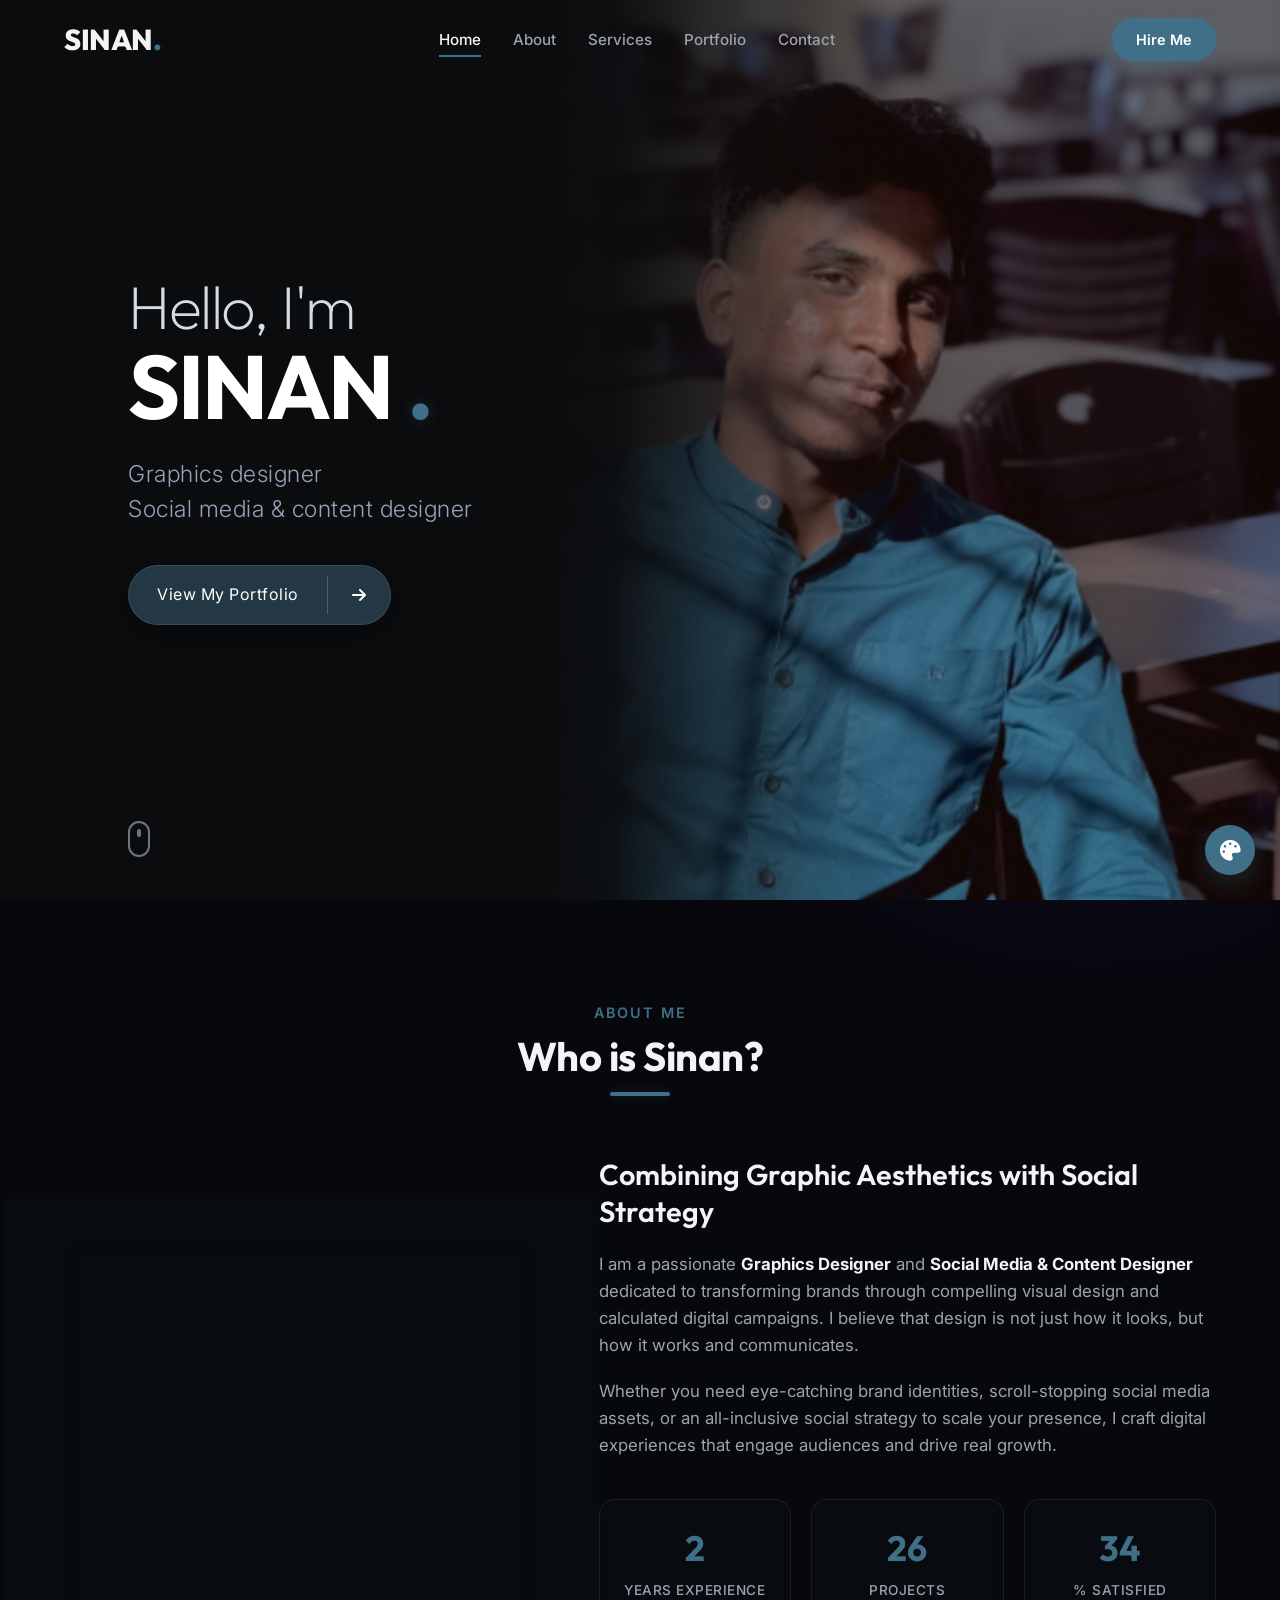
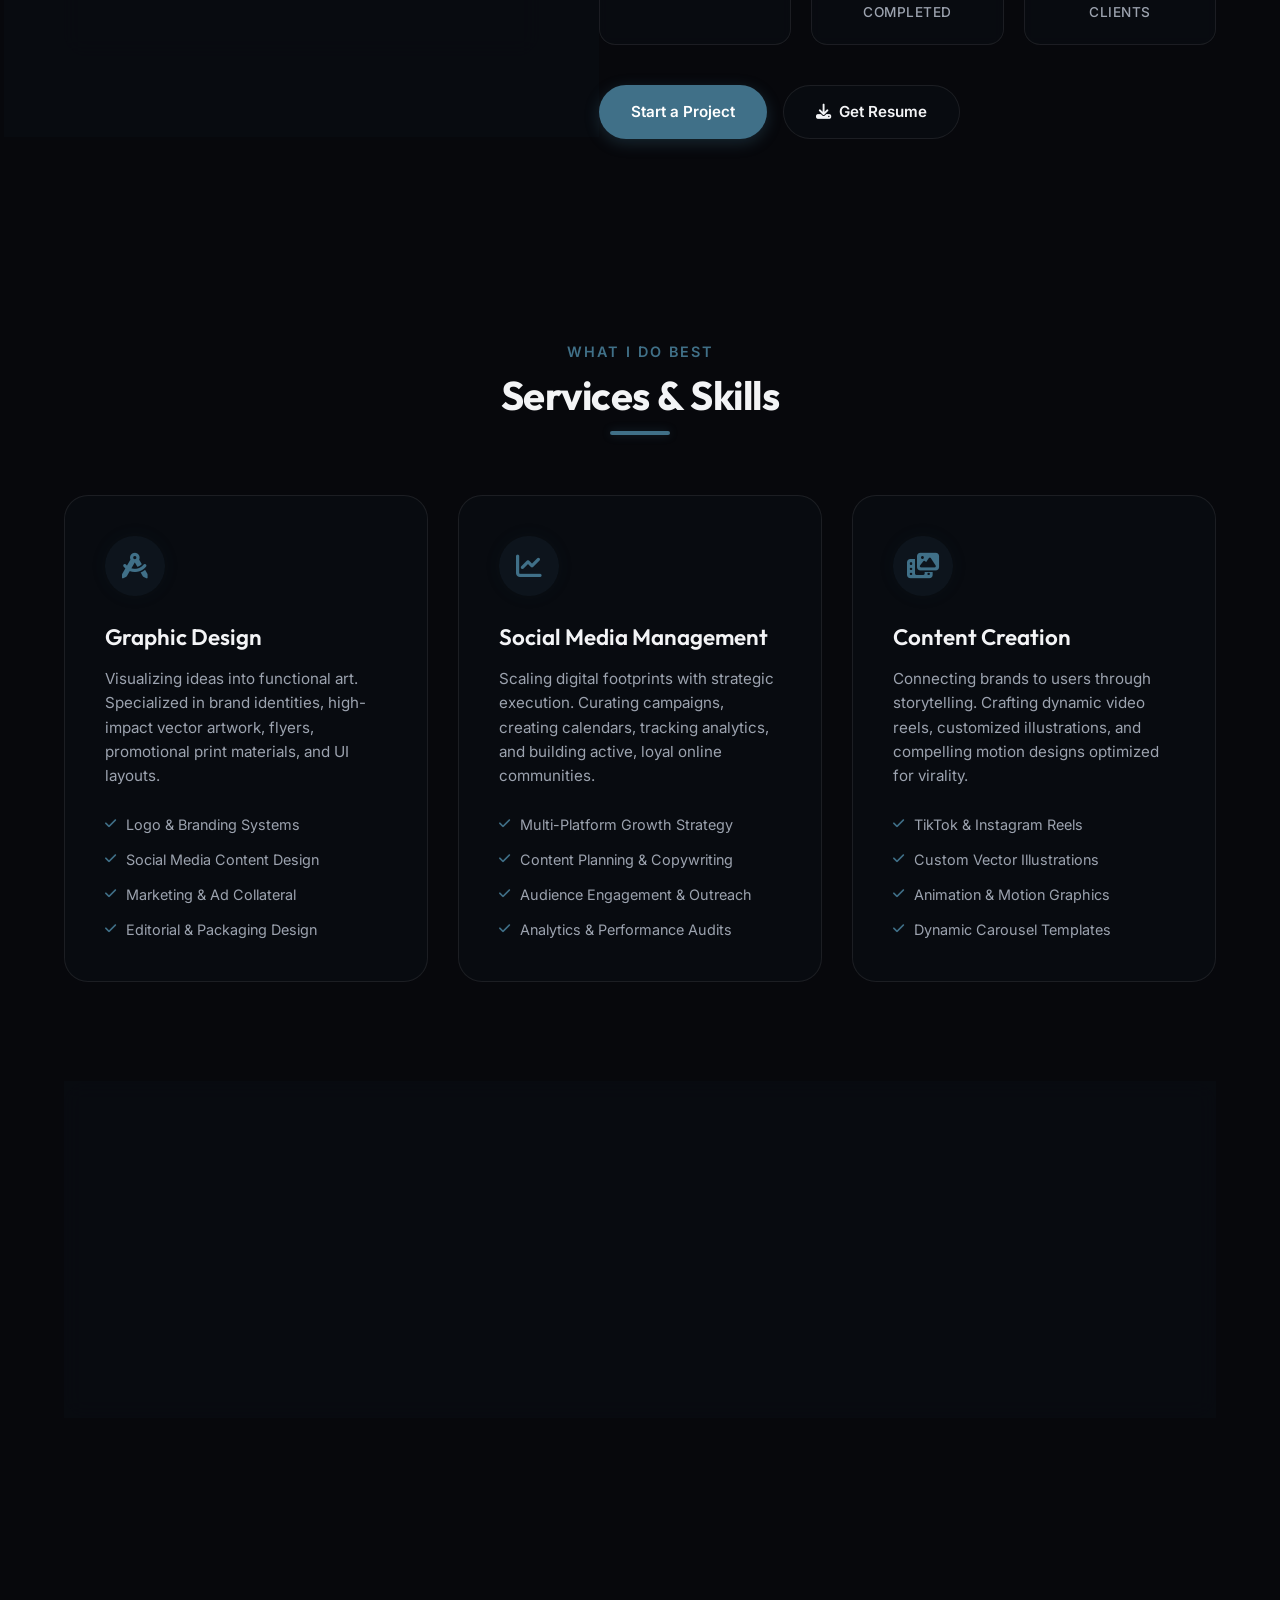
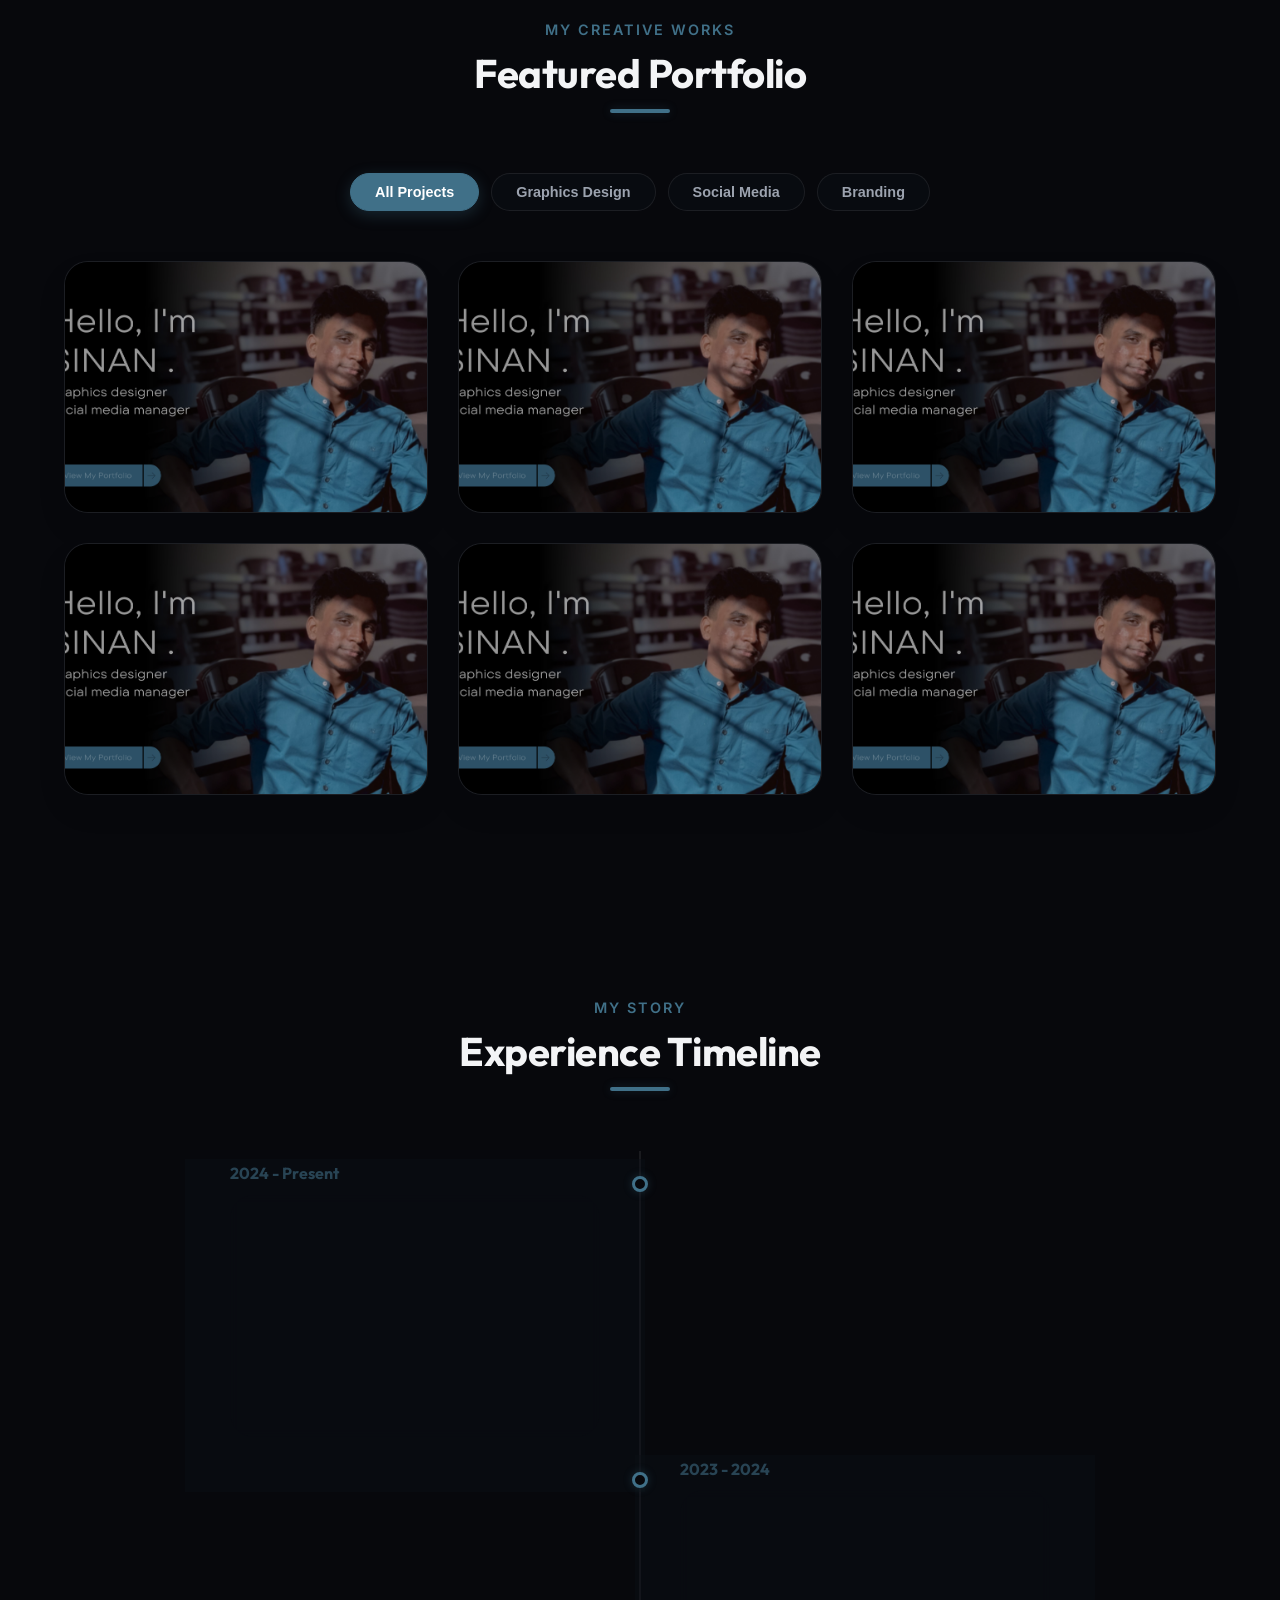
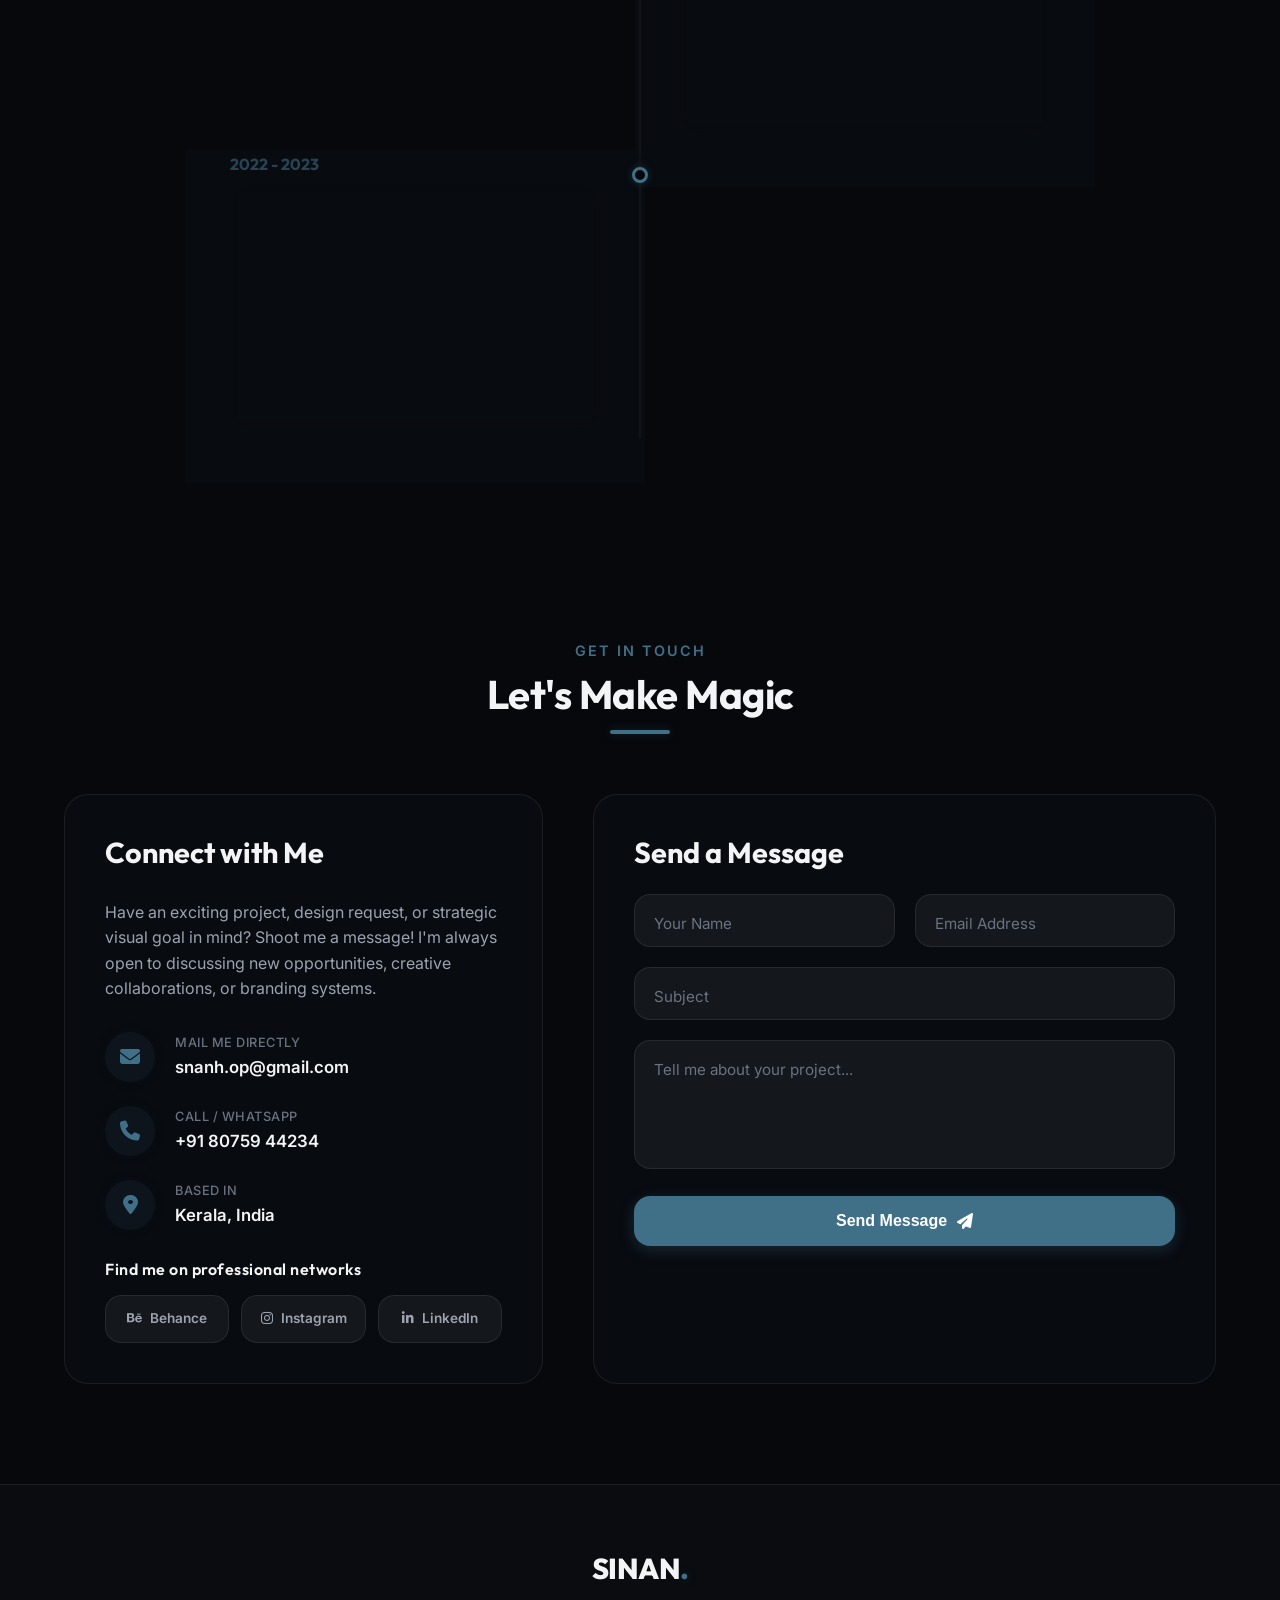
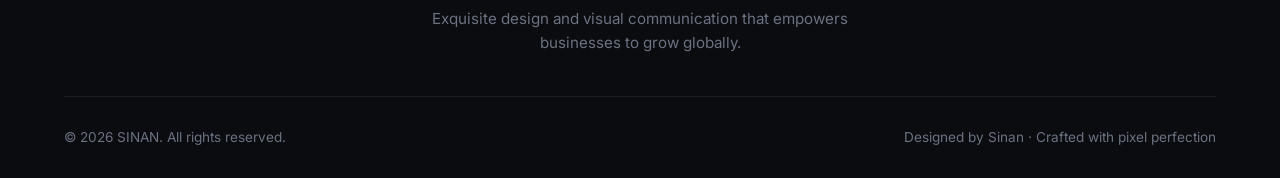
==== index.html @ 5c01cb84 "Add files via upload" ====
<!DOCTYPE html>
<html lang="en">
<head>
    <meta charset="UTF-8">
    <meta name="viewport" content="width=device-width, initial-scale=1.0">
    <title>Sinan | Graphics Designer & Social Media & Content Designer</title>
    <meta name="description" content="Professional portfolio of Sinan (sinante), expert Graphics Designer & Social Media & Content Designer showcasing premium visual designs, brand systems, and campaign strategies.">
    <meta name="keywords" content="Sinan, sinante, sinante portfolio, Sinan portfolio, graphics designer, content designer, social media manager, branding Kerala">
    <meta name="author" content="Sinan">
    <!-- Google Fonts: Outfit for Headings, Inter for Body -->
    <link rel="preconnect" href="https://fonts.googleapis.com">
    <link rel="preconnect" href="https://fonts.gstatic.com" crossorigin>
    <link href="https://fonts.googleapis.com/css2?family=Inter:wght@300;400;500;600;700&family=Outfit:wght@200;300;400;600;700;800&display=swap" rel="stylesheet">
    <!-- FontAwesome for Icons -->
    <link rel="stylesheet" href="https://cdnjs.cloudflare.com/ajax/libs/font-awesome/6.4.0/css/all.min.css">
    <!-- Custom Style Sheet -->
    <link rel="stylesheet" href="style.css">
</head>
<body class="dark-theme">
    
    <!-- Theme & Color Customizer -->
    <div class="customizer-toggle" id="customizerToggle" title="Customize Design">
        <i class="fa-solid fa-palette"></i>
    </div>
    
    <div class="customizer-panel" id="customizerPanel">
        <div class="customizer-header">
            <h3>Customize Theme</h3>
            <button class="close-customizer" id="closeCustomizer">&times;</button>
        </div>
        <div class="customizer-body">
            <div class="customizer-section">
                <h4>Accent Color</h4>
                <div class="color-presets">
                    <span class="color-preset active" data-color="#407088" style="background-color: #407088;" title="Slate Blue (Original)"></span>
                    <span class="color-preset" data-color="#8a2be2" style="background-color: #8a2be2;" title="Neon Purple"></span>
                    <span class="color-preset" data-color="#00adb5" style="background-color: #00adb5;" title="Teal Glow"></span>
                    <span class="color-preset" data-color="#10b981" style="background-color: #10b981;" title="Emerald"></span>
                    <span class="color-preset" data-color="#f59e0b" style="background-color: #f59e0b;" title="Amber Gold"></span>
                    <span class="color-preset" data-color="#ef4444" style="background-color: #ef4444;" title="Sunset Red"></span>
                </div>
            </div>
            <div class="customizer-section">
                <h4>Theme Mode</h4>
                <div class="theme-toggle-wrapper">
                    <button class="theme-btn active" id="darkThemeBtn"><i class="fa-solid fa-moon"></i> Dark</button>
                    <button class="theme-btn" id="lightThemeBtn"><i class="fa-solid fa-sun"></i> Light</button>
                </div>
            </div>
        </div>
    </div>

    <!-- Navigation Header -->
    <header class="main-header">
        <div class="header-container">
            <a href="#" class="logo">SINAN<span>.</span></a>
            
            <nav class="nav-menu" id="navMenu">
                <ul>
                    <li><a href="#home" class="nav-link active">Home</a></li>
                    <li><a href="#about" class="nav-link">About</a></li>
                    <li><a href="#services" class="nav-link">Services</a></li>
                    <li><a href="#portfolio" class="nav-link">Portfolio</a></li>
                    <li><a href="#contact" class="nav-link">Contact</a></li>
                </ul>
            </nav>

            <div class="nav-actions">
                <a href="#contact" class="nav-btn">Hire Me</a>
                <button class="mobile-menu-toggle" id="menuToggle" aria-label="Toggle Menu">
                    <span></span>
                    <span></span>
                    <span></span>
                </button>
            </div>
        </div>
    </header>

    <main>
        <!-- Hero Section (Recreating Home.jpg Design) -->
        <section id="home" class="hero-section">
            <div class="hero-container">
                <!-- Left Side: Interactive typography and content -->
                <div class="hero-content">
                    <div class="hero-text-wrapper">
                        <h1 class="hero-title animate-fade-in">
                            <span class="title-light">Hello, I'm</span>
                            <span class="title-bold">SINAN <span class="accent-dot">.</span></span>
                        </h1>
                        <h2 class="hero-subtitle animate-slide-up">
                            <span>Graphics designer</span>
                            <span>Social media & content designer</span>
                        </h2>
                        
                        <div class="hero-cta-wrapper animate-fade-up">
                            <a href="#portfolio" class="portfolio-btn">
                                <span class="btn-text">View My Portfolio</span>
                                <span class="btn-divider"></span>
                                <span class="btn-icon"><i class="fa-solid fa-arrow-right"></i></span>
                            </a>
                        </div>
                    </div>
                </div>

                <!-- Right Side: Custom positioned background photo of Sinan -->
                <div class="hero-image-container">
                    <div class="hero-img-bg"></div>
                    <div class="hero-overlay"></div>
                </div>
            </div>
            
            <!-- Subtle floating scroll indicator -->
            <div class="scroll-indicator">
                <span class="mouse">
                    <span class="wheel"></span>
                </span>
                <span class="arrow-down"></span>
            </div>
        </section>

        <!-- About Me Section -->
        <section id="about" class="about-section section-padding">
            <div class="section-container">
                <div class="section-header align-center">
                    <span class="subtitle">About Me</span>
                    <h2>Who is Sinan?</h2>
                    <div class="section-underline"></div>
                </div>

                <div class="about-grid">
                    <!-- Left: Interactive Profile Card -->
                    <div class="about-card-wrapper animate-on-scroll" data-animation="slide-right">
                        <div class="about-profile-card">
                            <div class="profile-img-holder">
                                <img src="./first pic on about page.jpg.jpeg" alt="Sinan Profile" class="about-avatar">
                            </div>
                            <div class="profile-card-content">
                                <h3>Sinan</h3>
                                <p class="card-role">Visual Architect & Storyteller</p>
                                <div class="profile-socials">
                                    <a href="#" class="social-icon" title="Behance" target="_blank"><i class="fa-brands fa-behance"></i></a>
                                    <a href="https://www.instagram.com/_.sinanhh/?utm_source=ig_web_button_share_sheet" class="social-icon" title="Instagram" target="_blank"><i class="fa-brands fa-instagram"></i></a>
                                    <a href="#" class="social-icon" title="Dribbble" target="_blank"><i class="fa-brands fa-dribbble"></i></a>
                                    <a href="https://www.linkedin.com/in/sinanc/" class="social-icon" title="LinkedIn" target="_blank"><i class="fa-brands fa-linkedin-in"></i></a>
                                </div>
                            </div>
                        </div>
                    </div>

                    <!-- Right: Bio and Dynamic Stats -->
                    <div class="about-details-wrapper animate-on-scroll" data-animation="slide-left">
                        <div class="about-bio">
                            <h3>Combining Graphic Aesthetics with Social Strategy</h3>
                            <p>I am a passionate <strong>Graphics Designer</strong> and <strong>Social Media & Content Designer</strong> dedicated to transforming brands through compelling visual design and calculated digital campaigns. I believe that design is not just how it looks, but how it works and communicates.</p>
                            <p>Whether you need eye-catching brand identities, scroll-stopping social media assets, or an all-inclusive social strategy to scale your presence, I craft digital experiences that engage audiences and drive real growth.</p>
                        </div>

                        <div class="about-stats">
                            <div class="stat-box">
                                <div class="stat-number" data-target="3">0</div>
                                <div class="stat-label">Years Experience</div>
                            </div>
                            <div class="stat-box">
                                <div class="stat-number" data-target="75">0</div>
                                <div class="stat-label">Projects Completed</div>
                            </div>
                            <div class="stat-box">
                                <div class="stat-number" data-target="100">0</div>
                                <div class="stat-label">% Satisfied Clients</div>
                            </div>
                        </div>

                        <div class="about-actions">
                            <a href="#contact" class="custom-btn primary-btn">Start a Project</a>
                            <a href="./resume.pdf" class="custom-btn secondary-btn" id="downloadCV" target="_blank"><i class="fa-solid fa-download"></i> Get Resume</a>
                        </div>
                    </div>
                </div>
            </div>
        </section>

        <!-- Services & Skills Section -->
        <section id="services" class="services-section section-padding">
            <div class="section-container">
                <div class="section-header align-center">
                    <span class="subtitle">What I Do Best</span>
                    <h2>Services & Skills</h2>
                    <div class="section-underline"></div>
                </div>

                <!-- Services Cards -->
                <div class="services-grid">
                    <!-- Service 1: Graphic Design -->
                    <div class="service-card animate-on-scroll" data-animation="fade-up">
                        <div class="service-icon">
                            <i class="fa-solid fa-compass-drafting"></i>
                        </div>
                        <h3>Graphic Design</h3>
                        <p>Visualizing ideas into functional art. Specialized in brand identities, high-impact vector artwork, flyers, promotional print materials, and UI layouts.</p>
                        <ul class="service-list">
                            <li><i class="fa-solid fa-check"></i> Logo & Branding Systems</li>
                            <li><i class="fa-solid fa-check"></i> Social Media Content Design</li>
                            <li><i class="fa-solid fa-check"></i> Marketing & Ad Collateral</li>
                            <li><i class="fa-solid fa-check"></i> Editorial & Packaging Design</li>
                        </ul>
                    </div>

                    <!-- Service 2: Social Media Strategy -->
                    <div class="service-card animate-on-scroll" data-animation="fade-up" style="animation-delay: 0.1s;">
                        <div class="service-icon">
                            <i class="fa-solid fa-chart-line"></i>
                        </div>
                        <h3>Social Media Management</h3>
                        <p>Scaling digital footprints with strategic execution. Curating campaigns, creating calendars, tracking analytics, and building active, loyal online communities.</p>
                        <ul class="service-list">
                            <li><i class="fa-solid fa-check"></i> Multi-Platform Growth Strategy</li>
                            <li><i class="fa-solid fa-check"></i> Content Planning & Copywriting</li>
                            <li><i class="fa-solid fa-check"></i> Audience Engagement & Outreach</li>
                            <li><i class="fa-solid fa-check"></i> Analytics & Performance Audits</li>
                        </ul>
                    </div>

                    <!-- Service 3: Content Creation -->
                    <div class="service-card animate-on-scroll" data-animation="fade-up" style="animation-delay: 0.2s;">
                        <div class="service-icon">
                            <i class="fa-solid fa-photo-film"></i>
                        </div>
                        <h3>Content Creation</h3>
                        <p>Connecting brands to users through storytelling. Crafting dynamic video reels, customized illustrations, and compelling motion designs optimized for virality.</p>
                        <ul class="service-list">
                            <li><i class="fa-solid fa-check"></i> TikTok & Instagram Reels</li>
                            <li><i class="fa-solid fa-check"></i> Custom Vector Illustrations</li>
                            <li><i class="fa-solid fa-check"></i> Animation & Motion Graphics</li>
                            <li><i class="fa-solid fa-check"></i> Dynamic Carousel Templates</li>
                        </ul>
                    </div>
                </div>

                <!-- Interactive Skills Breakdown -->
                <div class="skills-wrapper section-padding-top">
                    <div class="skills-inner-grid">
                        <div class="skills-description">
                            <h3>My Creative Toolbox</h3>
                            <p>We believe beautiful designs are fueled by technical precision. Here is the software and skill sets I rely on to turn concepts into high-performing digital realities daily.</p>
                        </div>
                        
                        <div class="skills-bars-container">
                            <!-- Skill 1 -->
                            <div class="skill-item">
                                <div class="skill-info">
                                    <span class="skill-name">Adobe Photoshop</span>
                                    <span class="skill-percentage">95%</span>
                                </div>
                                <div class="skill-progress-bg">
                                    <div class="skill-progress-bar" data-progress="95%"></div>
                                </div>
                            </div>
                            
                            <!-- Skill 2 -->
                            <div class="skill-item">
                                <div class="skill-info">
                                    <span class="skill-name">Adobe Illustrator</span>
                                    <span class="skill-percentage">90%</span>
                                </div>
                                <div class="skill-progress-bg">
                                    <div class="skill-progress-bar" data-progress="90%"></div>
                                </div>
                            </div>

                            <!-- Skill 3 -->
                            <div class="skill-item">
                                <div class="skill-info">
                                    <span class="skill-name">Figma / UI Design</span>
                                    <span class="skill-percentage">85%</span>
                                </div>
                                <div class="skill-progress-bg">
                                    <div class="skill-progress-bar" data-progress="85%"></div>
                                </div>
                            </div>

                            <!-- Skill 4 -->
                            <div class="skill-item">
                                <div class="skill-info">
                                    <span class="skill-name">Social Media Strategy & SEO</span>
                                    <span class="skill-percentage">90%</span>
                                </div>
                                <div class="skill-progress-bg">
                                    <div class="skill-progress-bar" data-progress="90%"></div>
                                </div>
                            </div>
                        </div>
                    </div>
                </div>
            </div>
        </section>

        <!-- Portfolio Gallery Section -->
        <section id="portfolio" class="portfolio-section section-padding">
            <div class="section-container">
                <div class="section-header align-center">
                    <span class="subtitle">My Creative Works</span>
                    <h2>Featured Portfolio</h2>
                    <div class="section-underline"></div>
                </div>

                <!-- Category Filters -->
                <div class="portfolio-filters">
                    <button class="filter-btn active" data-filter="all">All Projects</button>
                    <button class="filter-btn" data-filter="graphic">Graphics Design</button>
                    <button class="filter-btn" data-filter="social">Social Media</button>
                    <button class="filter-btn" data-filter="branding">Branding</button>
                </div>

                <!-- Portfolio Grid -->
                <div class="portfolio-grid" id="portfolioGrid">
                    <!-- Project 1 -->
                    <div class="portfolio-item animate-on-scroll" data-category="branding" data-animation="fade-up">
                        <div class="portfolio-card">
                            <div class="portfolio-img-wrapper">
                                <img src="./Home.jpg" alt="Aesthetic Brand Identity" class="portfolio-img">
                                <div class="portfolio-card-overlay">
                                    <div class="portfolio-overlay-content">
                                        <span class="project-tag">Branding</span>
                                        <h3>Aesthetic Brand Identity</h3>
                                        <button class="view-project-btn" data-project-id="1">Explore Details <i class="fa-solid fa-arrow-up-right-from-square"></i></button>
                                    </div>
                                </div>
                            </div>
                        </div>
                    </div>

                    <!-- Project 2 -->
                    <div class="portfolio-item animate-on-scroll" data-category="graphic" data-animation="fade-up" style="animation-delay: 0.1s;">
                        <div class="portfolio-card">
                            <div class="portfolio-img-wrapper">
                                <img src="./Home.jpg" alt="Premium Poster Layout" class="portfolio-img">
                                <div class="portfolio-card-overlay">
                                    <div class="portfolio-overlay-content">
                                        <span class="project-tag">Graphics Design</span>
                                        <h3>Modern Digital Posters</h3>
                                        <button class="view-project-btn" data-project-id="2">Explore Details <i class="fa-solid fa-arrow-up-right-from-square"></i></button>
                                    </div>
                                </div>
                            </div>
                        </div>
                    </div>

                    <!-- Project 3 -->
                    <div class="portfolio-item animate-on-scroll" data-category="social" data-animation="fade-up" style="animation-delay: 0.2s;">
                        <div class="portfolio-card">
                            <div class="portfolio-img-wrapper">
                                <img src="./Home.jpg" alt="Instagram Grid Strategy" class="portfolio-img">
                                <div class="portfolio-card-overlay">
                                    <div class="portfolio-overlay-content">
                                        <span class="project-tag">Social Media</span>
                                        <h3>Instagram Grid Architecture</h3>
                                        <button class="view-project-btn" data-project-id="3">Explore Details <i class="fa-solid fa-arrow-up-right-from-square"></i></button>
                                    </div>
                                </div>
                            </div>
                        </div>
                    </div>

                    <!-- Project 4 -->
                    <div class="portfolio-item animate-on-scroll" data-category="graphic" data-animation="fade-up">
                        <div class="portfolio-card">
                            <div class="portfolio-img-wrapper">
                                <img src="./Home.jpg" alt="Minimalist Package Design" class="portfolio-img">
                                <div class="portfolio-card-overlay">
                                    <div class="portfolio-overlay-content">
                                        <span class="project-tag">Graphics Design</span>
                                        <h3>Vector Illustrative Layouts</h3>
                                        <button class="view-project-btn" data-project-id="4">Explore Details <i class="fa-solid fa-arrow-up-right-from-square"></i></button>
                                    </div>
                                </div>
                            </div>
                        </div>
                    </div>

                    <!-- Project 5 -->
                    <div class="portfolio-item animate-on-scroll" data-category="social" data-animation="fade-up" style="animation-delay: 0.1s;">
                        <div class="portfolio-card">
                            <div class="portfolio-img-wrapper">
                                <img src="./Home.jpg" alt="Dynamic Campaign" class="portfolio-img">
                                <div class="portfolio-card-overlay">
                                    <div class="portfolio-overlay-content">
                                        <span class="project-tag">Social Media</span>
                                        <h3>Viral Reel Campaign Strategy</h3>
                                        <button class="view-project-btn" data-project-id="5">Explore Details <i class="fa-solid fa-arrow-up-right-from-square"></i></button>
                                    </div>
                                </div>
                            </div>
                        </div>
                    </div>

                    <!-- Project 6 -->
                    <div class="portfolio-item animate-on-scroll" data-category="branding" data-animation="fade-up" style="animation-delay: 0.2s;">
                        <div class="portfolio-card">
                            <div class="portfolio-img-wrapper">
                                <img src="./Home.jpg" alt="Typography Layout" class="portfolio-img">
                                <div class="portfolio-card-overlay">
                                    <div class="portfolio-overlay-content">
                                        <span class="project-tag">Branding</span>
                                        <h3>Typography Brand Systems</h3>
                                        <button class="view-project-btn" data-project-id="6">Explore Details <i class="fa-solid fa-arrow-up-right-from-square"></i></button>
                                    </div>
                                </div>
                            </div>
                        </div>
                    </div>
                </div>
            </div>
        </section>

        <!-- Experience Timeline Section -->
        <section class="timeline-section section-padding">
            <div class="section-container">
                <div class="section-header align-center">
                    <span class="subtitle">My Story</span>
                    <h2>Experience Timeline</h2>
                    <div class="section-underline"></div>
                </div>

                <div class="timeline">
                    <!-- Timeline Item 1 -->
                    <div class="timeline-item left animate-on-scroll" data-animation="slide-right">
                        <div class="timeline-dot"></div>
                        <div class="timeline-date">2024 - Present</div>
                        <div class="timeline-content">
                            <h3>Lead Social Media Strategist</h3>
                            <h4>Creative Agencies & Freelance</h4>
                            <p>Managing complete digital architectures, crafting content calendars, driving visual storytelling, and generating engagement metrics yielding over 150% brand channel growth.</p>
                        </div>
                    </div>

                    <!-- Timeline Item 2 -->
                    <div class="timeline-item right animate-on-scroll" data-animation="slide-left">
                        <div class="timeline-dot"></div>
                        <div class="timeline-date">2023 - 2024</div>
                        <div class="timeline-content">
                            <h3>Senior Graphics Designer</h3>
                            <h4>Studio Media Hub</h4>
                            <p>Pioneered aesthetic visual identity guidelines, developed custom graphics assets for over 30 campaigns, and designed comprehensive social media templates and UI mockups.</p>
                        </div>
                    </div>

                    <!-- Timeline Item 3 -->
                    <div class="timeline-item left animate-on-scroll" data-animation="slide-right">
                        <div class="timeline-dot"></div>
                        <div class="timeline-date">2022 - 2023</div>
                        <div class="timeline-content">
                            <h3>Freelance Visual Content Creator</h3>
                            <h4>Global Remote Partnerships</h4>
                            <p>Spearheaded bespoke graphic assets, custom Instagram carousel designs, vector illustation suites, and short-form reels for global startups.</p>
                        </div>
                    </div>
                </div>
            </div>
        </section>

        <!-- Contact Section -->
        <section id="contact" class="contact-section section-padding">
            <div class="section-container">
                <div class="section-header align-center">
                    <span class="subtitle">Get In Touch</span>
                    <h2>Let's Make Magic</h2>
                    <div class="section-underline"></div>
                </div>

                <div class="contact-grid">
                    <!-- Contact Info Card -->
                    <div class="contact-info-panel animate-on-scroll" data-animation="slide-right">
                        <h3>Connect with Me</h3>
                        <p>Have an exciting project, design request, or strategic visual goal in mind? Shoot me a message! I'm always open to discussing new opportunities, creative collaborations, or branding systems.</p>
                        
                        <div class="info-details">
                            <div class="info-item">
                                <div class="info-icon"><i class="fa-solid fa-envelope"></i></div>
                                <div class="info-text">
                                    <span>Mail me directly</span>
                                    <a href="mailto:snanh.op@gmail.com">snanh.op@gmail.com</a>
                                </div>
                            </div>
                            <div class="info-item">
                                <div class="info-icon"><i class="fa-solid fa-phone"></i></div>
                                <div class="info-text">
                                    <span>Call / WhatsApp</span>
                                    <a href="https://wa.me/918075944234" target="_blank">+91 80759 44234</a>
                                </div>
                            </div>
                            <div class="info-item">
                                <div class="info-icon"><i class="fa-solid fa-location-dot"></i></div>
                                <div class="info-text">
                                    <span>Based in</span>
                                    <p>Kerala, India</p>
                                </div>
                            </div>
                        </div>

                        <div class="follow-me">
                            <h4>Find me on professional networks</h4>
                            <div class="social-links-grid">
                                <a href="#" class="social-link" target="_blank"><i class="fa-brands fa-behance"></i> Behance</a>
                                <a href="https://www.instagram.com/_.sinanhh/?utm_source=ig_web_button_share_sheet" class="social-link" target="_blank"><i class="fa-brands fa-instagram"></i> Instagram</a>
                                <a href="https://www.linkedin.com/in/sinanc/" class="social-link" target="_blank"><i class="fa-brands fa-linkedin-in"></i> LinkedIn</a>
                            </div>
                        </div>
                    </div>

                    <!-- Contact Form Card -->
                    <div class="contact-form-panel animate-on-scroll" data-animation="slide-left">
                        <h3>Send a Message</h3>
                        <form id="contactForm" class="contact-form">
                            <div class="form-row">
                                <div class="form-group floating-group">
                                    <input type="text" id="nameInput" required placeholder=" " autocomplete="name">
                                    <label for="nameInput">Your Name</label>
                                </div>
                                <div class="form-group floating-group">
                                    <input type="email" id="emailInput" required placeholder=" " autocomplete="email">
                                    <label for="emailInput">Email Address</label>
                                </div>
                            </div>
                            <div class="form-group floating-group">
                                    <input type="text" id="subjectInput" required placeholder=" ">
                                    <label for="subjectInput">Subject</label>
                            </div>
                            <div class="form-group floating-group">
                                <textarea id="messageInput" required rows="5" placeholder=" "></textarea>
                                <label for="messageInput">Tell me about your project...</label>
                            </div>
                            <button type="submit" class="submit-btn">
                                <span>Send Message</span>
                                <i class="fa-solid fa-paper-plane"></i>
                            </button>
                        </form>
                        <div id="formSuccess" class="form-success-alert">
                            <div class="success-icon"><i class="fa-solid fa-circle-check"></i></div>
                            <h3>Thank You!</h3>
                            <p>Your message has been sent successfully. Sinan will reach out to you within 24 hours.</p>
                        </div>
                    </div>
                </div>
            </div>
        </section>
    </main>

    <!-- Footer -->
    <footer class="main-footer">
        <div class="footer-container">
            <div class="footer-brand">
                <a href="#" class="logo">SINAN<span>.</span></a>
                <p>Exquisite design and visual communication that empowers businesses to grow globally.</p>
            </div>
            <div class="footer-divider"></div>
            <div class="footer-bottom">
                <p class="copyright">&copy; 2026 SINAN. All rights reserved.</p>
                <div class="footer-meta">
                    <p>Designed by Sinan &middot; Crafted with pixel perfection</p>
                </div>
            </div>
        </div>
    </footer>

    <!-- Interactive Project Modal Overlay -->
    <div class="project-modal" id="projectModal">
        <div class="modal-card">
            <button class="close-modal" id="closeModal">&times;</button>
            <div class="modal-grid">
                <div class="modal-image-holder">
                    <img src="./Home.jpg" alt="Project Preview" id="modalImage">
                </div>
                <div class="modal-details">
                    <span class="modal-tag" id="modalTag">Graphics Design</span>
                    <h3 id="modalTitle">Project Title Placeholder</h3>
                    <p class="modal-desc" id="modalDescription">Detailed project description goes here. It explains the design concepts, challenges, tools used, and results achieved.</p>
                    
                    <div class="project-meta-info">
                        <div class="meta-row">
                            <strong>Client:</strong>
                            <span id="modalClient">Creative Co.</span>
                        </div>
                        <div class="meta-row">
                            <strong>Tools Used:</strong>
                            <span id="modalTools">Adobe Photoshop, Illustrator</span>
                        </div>
                        <div class="meta-row">
                            <strong>Completion:</strong>
                            <span id="modalDate">May 2026</span>
                        </div>
                    </div>

                    <div class="modal-actions">
                        <a href="#" class="modal-btn primary-modal-btn" target="_blank" id="modalProjectLink">Live Preview <i class="fa-solid fa-arrow-up-right-from-square"></i></a>
                    </div>
                </div>
            </div>
        </div>
    </div>

    <!-- Script File -->
    <script src="app.js"></script>
</body>
</html>
---- style.css ----
/* ==========================================
   Premium Design System & Theme Setup
   ========================================== */

:root {
    /* Primary Colors & Dark Mode Tokens */
    --bg-primary: #07080c; /* Deep space dark background */
    --bg-secondary: rgba(18, 21, 28, 0.35); /* Translucent glass background */
    --bg-tertiary: rgba(255, 255, 255, 0.05); /* Transparent input boxes */
    --text-primary: #f3f4f6;
    --text-secondary: #9ca3af;
    --text-muted: #6b7280;
    
    /* Default Accent Color (Original Slate Blue inspired by Home.jpg button) */
    --accent-color: #407088;
    --accent-glow: rgba(64, 112, 136, 0.3);
    --accent-rgb: 64, 112, 136;
    
    /* Extreme Glassmorphism Backdrops & Borders */
    --glass-bg: rgba(13, 16, 23, 0.45); /* Sleek transparent card fill */
    --glass-border: rgba(255, 255, 255, 0.08); /* Clean white glowing borders */
    --glass-hover-border: rgba(255, 255, 255, 0.2); /* Bright glow on hover */
    
    /* Global Transitions & Layout Measures */
    --transition-smooth: all 0.5s cubic-bezier(0.16, 1, 0.3, 1);
    --transition-fast: all 0.25s ease;
    --header-height: 80px;
    --border-radius-lg: 24px;
    --border-radius-md: 16px;
    
    /* Fonts */
    --font-primary: 'Inter', sans-serif;
    --font-heading: 'Outfit', sans-serif;
}

/* Light Theme Variables - Glassmorphism Edition */
.light-theme {
    --bg-primary: #eef2f7;
    --bg-secondary: rgba(255, 255, 255, 0.45);
    --bg-tertiary: rgba(0, 0, 0, 0.04);
    --text-primary: #1e293b;
    --text-secondary: #475569;
    --text-muted: #94a3b8;
    
    --glass-bg: rgba(255, 255, 255, 0.5);
    --glass-border: rgba(0, 0, 0, 0.08);
    --glass-hover-border: rgba(0, 0, 0, 0.16);
}

/* ==========================================
   Base Styles & Reset
   ========================================== */

* {
    margin: 0;
    padding: 0;
    box-sizing: border-box;
    scroll-behavior: smooth;
}

body {
    background-color: var(--bg-primary);
    color: var(--text-primary);
    font-family: var(--font-primary);
    line-height: 1.6;
    overflow-x: hidden;
    transition: background-color 0.5s ease, color 0.5s ease;
    position: relative;
}

/* Ambient pulsing background glow blobs for premium glassmorphic depth */
body::before, body::after {
    content: '';
    position: fixed;
    width: 500px;
    height: 500px;
    border-radius: 50%;
    filter: blur(140px);
    z-index: -2;
    pointer-events: none;
    opacity: 0.18;
    animation: floatGlows 25s infinite ease-in-out alternate;
}
body::before {
    background: var(--accent-color);
    top: 10%;
    left: -5%;
}
body::after {
    background: #8a2be2; /* Neon Purple ambient secondary blob */
    bottom: 10%;
    right: -5%;
    animation-delay: -12s;
}

@keyframes floatGlows {
    0% {
        transform: translate(0, 0) scale(1);
    }
    50% {
        transform: translate(120px, 80px) scale(1.15);
    }
    100% {
        transform: translate(-50px, 120px) scale(0.9);
    }
}

/* Custom Scrollbar */
::-webkit-scrollbar {
    width: 8px;
}
::-webkit-scrollbar-track {
    background: var(--bg-primary);
}
::-webkit-scrollbar-thumb {
    background: var(--bg-tertiary);
    border-radius: 10px;
    border: 2px solid var(--bg-primary);
}
::-webkit-scrollbar-thumb:hover {
    background: var(--accent-color);
}

ul {
    list-style: none;
}

a {
    color: inherit;
    text-decoration: none;
    transition: var(--transition-fast);
}

img {
    max-width: 100%;
    height: auto;
    display: block;
}

h1, h2, h3, h4, h5, h6 {
    font-family: var(--font-heading);
    font-weight: 600;
    line-height: 1.2;
}

/* Common Layout Utilities */
.section-padding {
    padding: 100px 0;
}
.section-padding-top {
    padding-top: 100px;
}
.section-container {
    width: 90%;
    max-width: 1200px;
    margin: 0 auto;
}

.section-header {
    margin-bottom: 60px;
}
.section-header.align-center {
    text-align: center;
}
.section-header .subtitle {
    display: inline-block;
    color: var(--accent-color);
    font-size: 0.9rem;
    font-weight: 600;
    text-transform: uppercase;
    letter-spacing: 2px;
    margin-bottom: 8px;
}
.section-header h2 {
    font-size: 2.5rem;
    font-weight: 700;
    letter-spacing: -0.5px;
    margin-bottom: 12px;
}
.section-underline {
    width: 60px;
    height: 4px;
    background: var(--accent-color);
    border-radius: 2px;
    margin: 0 auto;
    box-shadow: 0 0 10px var(--accent-glow);
}
.section-header.align-center .section-underline {
    margin: 0 auto;
}

/* ==========================================
   Header & Navigation
   ========================================== */

.main-header {
    position: fixed;
    top: 0;
    left: 0;
    width: 100%;
    height: var(--header-height);
    background: transparent;
    z-index: 100;
    transition: var(--transition-smooth);
    border-bottom: 1px solid transparent;
}

.main-header.scrolled {
    background: var(--glass-bg);
    height: 70px;
    backdrop-filter: blur(15px);
    -webkit-backdrop-filter: blur(15px);
    border-bottom: 1px solid var(--glass-border);
    box-shadow: 0 4px 30px rgba(0, 0, 0, 0.05);
}

.header-container {
    width: 90%;
    max-width: 1300px;
    height: 100%;
    margin: 0 auto;
    display: flex;
    justify-content: space-between;
    align-items: center;
}

.logo {
    font-family: var(--font-heading);
    font-size: 1.8rem;
    font-weight: 800;
    letter-spacing: -0.5px;
    color: var(--text-primary);
}
.logo span {
    color: var(--accent-color);
    text-shadow: 0 0 10px var(--accent-glow);
}

.nav-menu ul {
    display: flex;
    gap: 32px;
}

.nav-link {
    font-size: 0.95rem;
    font-weight: 500;
    color: var(--text-secondary);
    position: relative;
    padding: 8px 0;
}
.nav-link:hover, .nav-link.active {
    color: var(--text-primary);
}
.nav-link::after {
    content: '';
    position: absolute;
    bottom: 0;
    left: 0;
    width: 0;
    height: 2px;
    background: var(--accent-color);
    box-shadow: 0 0 8px var(--accent-glow);
    transition: var(--transition-fast);
}
.nav-link:hover::after, .nav-link.active::after {
    width: 100%;
}

.nav-actions {
    display: flex;
    align-items: center;
    gap: 20px;
}

.nav-btn {
    padding: 10px 24px;
    font-size: 0.9rem;
    font-weight: 600;
    border-radius: 50px;
    background: var(--accent-color);
    color: #ffffff;
    box-shadow: 0 4px 15px var(--accent-glow);
    transition: var(--transition-fast);
}
.nav-btn:hover {
    transform: translateY(-2px);
    box-shadow: 0 6px 20px rgba(var(--accent-rgb), 0.5);
}

/* Mobile Hamburger Menu */
.mobile-menu-toggle {
    display: none;
    flex-direction: column;
    justify-content: space-between;
    width: 24px;
    height: 18px;
    background: transparent;
    border: none;
    cursor: pointer;
    z-index: 110;
}
.mobile-menu-toggle span {
    width: 100%;
    height: 2px;
    background-color: var(--text-primary);
    border-radius: 2px;
    transition: var(--transition-fast);
}

/* ==========================================
   Hero Section (Recreates Home.jpg Design)
   ========================================== */

.hero-section {
    position: relative;
    width: 100vw;
    height: 100vh;
    min-height: 600px;
    background-color: #0b0c0e; /* Original very dark bg */
    display: flex;
    align-items: center;
    overflow: hidden;
}

.hero-container {
    position: relative;
    width: 100%;
    height: 100%;
}

/* Full-screen absolute content over background image */
.hero-content {
    position: absolute;
    top: 0;
    left: 0;
    width: 100%;
    height: 100%;
    display: flex;
    align-items: center;
    padding: 0 8% 0 10%;
    z-index: 10;
    background: transparent; /* Transparent so background shows through */
}

.hero-text-wrapper {
    max-width: 550px;
    display: flex;
    flex-direction: column;
    gap: 24px;
}

.hero-title {
    display: flex;
    flex-direction: column;
    color: #ffffff;
    line-height: 1.05;
}

/* "Hello, I'm" in thin style */
.title-light {
    font-family: var(--font-heading);
    font-size: 3.8rem;
    font-weight: 200;
    letter-spacing: -1.5px;
    opacity: 0.95;
    color: #e2e8f0;
}

/* "SINAN ." in bold style */
.title-bold {
    font-family: var(--font-heading);
    font-size: 5.6rem;
    font-weight: 700;
    letter-spacing: -2px;
    text-transform: uppercase;
}
.accent-dot {
    color: var(--accent-color);
    text-shadow: 0 0 15px var(--accent-glow);
}

/* Subtitle for Graphics Designer & Social Media Manager */
.hero-subtitle {
    display: flex;
    flex-direction: column;
    font-family: var(--font-primary);
    font-size: 1.45rem;
    font-weight: 300;
    color: #94a3b8;
    line-height: 1.5;
    letter-spacing: 0.5px;
}
.hero-subtitle span {
    display: block;
}

/* Recreating the exact Button shape from design */
.hero-cta-wrapper {
    margin-top: 15px;
}
.portfolio-btn {
    display: inline-flex;
    align-items: center;
    background: rgba(64, 112, 136, 0.45); /* Slate blue translucent matching design */
    border: 1px solid rgba(255, 255, 255, 0.1);
    border-radius: 50px;
    padding: 0;
    color: #ffffff;
    font-size: 1rem;
    font-weight: 400;
    letter-spacing: 0.5px;
    transition: var(--transition-smooth);
    backdrop-filter: blur(10px);
    -webkit-backdrop-filter: blur(10px);
    box-shadow: 0 10px 30px rgba(0, 0, 0, 0.3);
}

.portfolio-btn:hover {
    background: rgba(var(--accent-rgb), 0.7);
    transform: translateY(-3px);
    box-shadow: 0 15px 35px var(--accent-glow);
    border-color: rgba(255, 255, 255, 0.25);
}

.btn-text {
    padding: 16px 28px;
}
.btn-divider {
    width: 1px;
    height: 38px;
    background: rgba(255, 255, 255, 0.2);
}
.btn-icon {
    padding: 16px 24px;
    display: flex;
    align-items: center;
    justify-content: center;
    transition: transform 0.3s cubic-bezier(0.16, 1, 0.3, 1);
}
.portfolio-btn:hover .btn-icon {
    transform: translateX(5px);
}

/* Full screen Image side to fill the behind of the text */
.hero-image-container {
    position: absolute;
    top: 0;
    left: 0;
    width: 100%;
    height: 100%;
    z-index: 1;
}

.hero-img-bg {
    width: 100%;
    height: 100%;
    background-image: url('./Home.jpg');
    background-size: cover;
    background-position: right center; /* Show full image, centered right */
    background-repeat: no-repeat;
    transition: filter 0.5s ease;
}

/* Smooth gradient blend that covers baked text on the left but fades fast in the center to show desks */
.hero-overlay {
    position: absolute;
    top: 0;
    left: 0;
    width: 100%;
    height: 100%;
    background: linear-gradient(to right, 
        #0b0c0e 0%, 
        #0b0c0e 42%, 
        rgba(11, 12, 14, 0.95) 48%, 
        rgba(11, 12, 14, 0.6) 55%, 
        rgba(11, 12, 14, 0) 70%
    );
    pointer-events: none;
}

/* Mouse Scroll Down Indicator */
.scroll-indicator {
    position: absolute;
    bottom: 35px;
    left: 10%;
    display: flex;
    flex-direction: column;
    align-items: center;
    gap: 8px;
    z-index: 12;
    opacity: 0.7;
    animation: bounce 2s infinite;
}
.scroll-indicator .mouse {
    width: 22px;
    height: 36px;
    border: 2px solid var(--text-secondary);
    border-radius: 20px;
    position: relative;
}
.scroll-indicator .mouse .wheel {
    width: 4px;
    height: 8px;
    background-color: var(--text-secondary);
    border-radius: 2px;
    position: absolute;
    top: 6px;
    left: 50%;
    transform: translateX(-50%);
    animation: scrollMouse 1.5s infinite;
}

@keyframes scrollMouse {
    0% { top: 6px; opacity: 1; }
    100% { top: 18px; opacity: 0; }
}
@keyframes bounce {
    0%, 20%, 50%, 80%, 100% { transform: translateY(0); }
    40% { transform: translateY(-6px); }
    60% { transform: translateY(-3px); }
}

/* ==========================================
   About Me Section
   ========================================== */

.about-grid {
    display: grid;
    grid-template-columns: 1fr 1.3fr;
    gap: 60px;
    align-items: center;
}

/* Profile Card Styling */
.about-card-wrapper {
    perspective: 1000px;
}
.about-profile-card {
    background: var(--glass-bg);
    border: 1px solid var(--glass-border);
    border-radius: var(--border-radius-lg);
    padding: 30px;
    text-align: center;
    box-shadow: 0 20px 40px rgba(0, 0, 0, 0.1);
    backdrop-filter: blur(10px);
    -webkit-backdrop-filter: blur(10px);
    transition: var(--transition-smooth);
}
.about-profile-card:hover {
    transform: translateY(-8px) rotateX(2deg) rotateY(-2deg);
    border-color: var(--glass-hover-border);
    box-shadow: 0 30px 60px rgba(0, 0, 0, 0.15);
}

.profile-img-holder {
    width: 200px;
    height: 200px;
    border-radius: 50%;
    overflow: hidden;
    margin: 0 auto 24px;
    border: 4px solid var(--glass-border);
    box-shadow: 0 10px 25px rgba(0, 0, 0, 0.2);
}
.about-avatar {
    width: 100%;
    height: 100%;
    object-fit: cover;
    object-position: center;
}

.about-profile-card h3 {
    font-size: 1.8rem;
    font-weight: 700;
    margin-bottom: 6px;
}
.card-role {
    color: var(--accent-color);
    font-size: 0.95rem;
    font-weight: 500;
    margin-bottom: 24px;
    letter-spacing: 0.5px;
}

.profile-socials {
    display: flex;
    justify-content: center;
    gap: 12px;
}
.social-icon {
    width: 42px;
    height: 42px;
    border-radius: 50%;
    background: var(--bg-tertiary);
    display: flex;
    align-items: center;
    justify-content: center;
    color: var(--text-secondary);
    font-size: 1.1rem;
    transition: var(--transition-fast);
}
.social-icon:hover {
    background: var(--accent-color);
    color: #ffffff;
    transform: translateY(-3px);
    box-shadow: 0 6px 15px var(--accent-glow);
}

/* Bio & Details */
.about-bio h3 {
    font-size: 1.8rem;
    font-weight: 600;
    line-height: 1.3;
    margin-bottom: 20px;
}
.about-bio p {
    color: var(--text-secondary);
    margin-bottom: 20px;
    font-size: 1.05rem;
}
.about-bio strong {
    color: var(--text-primary);
}

.about-stats {
    display: grid;
    grid-template-columns: repeat(3, 1fr);
    gap: 20px;
    margin: 40px 0;
}
.stat-box {
    background: var(--glass-bg);
    border: 1px solid var(--glass-border);
    border-radius: var(--border-radius-md);
    padding: 20px;
    text-align: center;
    backdrop-filter: blur(5px);
}
.stat-number {
    font-family: var(--font-heading);
    font-size: 2.2rem;
    font-weight: 700;
    color: var(--accent-color);
    margin-bottom: 4px;
}
.stat-label {
    font-size: 0.85rem;
    font-weight: 500;
    color: var(--text-secondary);
    text-transform: uppercase;
    letter-spacing: 0.5px;
}

.about-actions {
    display: flex;
    gap: 16px;
}
.custom-btn {
    display: inline-flex;
    align-items: center;
    justify-content: center;
    gap: 8px;
    padding: 14px 32px;
    font-size: 0.95rem;
    font-weight: 600;
    border-radius: 50px;
    transition: var(--transition-fast);
}
.primary-btn {
    background: var(--accent-color);
    color: #ffffff;
    box-shadow: 0 4px 15px var(--accent-glow);
}
.primary-btn:hover {
    transform: translateY(-2px);
    box-shadow: 0 8px 25px rgba(var(--accent-rgb), 0.5);
}
.secondary-btn {
    background: var(--glass-bg);
    border: 1px solid var(--glass-border);
    color: var(--text-primary);
}
.secondary-btn:hover {
    background: var(--bg-tertiary);
    border-color: var(--glass-hover-border);
    transform: translateY(-2px);
}

/* ==========================================
   Services & Skills Section
   ========================================== */

.services-grid {
    display: grid;
    grid-template-columns: repeat(3, 1fr);
    gap: 30px;
}

.service-card {
    background: var(--glass-bg);
    border: 1px solid var(--glass-border);
    border-radius: var(--border-radius-lg);
    padding: 40px;
    transition: var(--transition-smooth);
    position: relative;
    overflow: hidden;
}
.service-card::before {
    content: '';
    position: absolute;
    top: 0;
    left: 0;
    width: 100%;
    height: 4px;
    background: var(--accent-color);
    transform: scaleX(0);
    transform-origin: left;
    transition: transform 0.4s cubic-bezier(0.16, 1, 0.3, 1);
}
.service-card:hover {
    transform: translateY(-6px);
    border-color: var(--glass-hover-border);
    box-shadow: 0 20px 40px rgba(0, 0, 0, 0.12);
}
.service-card:hover::before {
    transform: scaleX(1);
}

.service-icon {
    width: 60px;
    height: 60px;
    border-radius: 50%;
    background: rgba(var(--accent-rgb), 0.1);
    color: var(--accent-color);
    display: flex;
    align-items: center;
    justify-content: center;
    font-size: 1.6rem;
    margin-bottom: 28px;
    box-shadow: 0 0 20px rgba(var(--accent-rgb), 0.05);
    transition: var(--transition-fast);
}
.service-card:hover .service-icon {
    background: var(--accent-color);
    color: #ffffff;
    box-shadow: 0 10px 20px var(--accent-glow);
}

.service-card h3 {
    font-size: 1.4rem;
    font-weight: 600;
    margin-bottom: 16px;
}
.service-card p {
    color: var(--text-secondary);
    font-size: 0.95rem;
    margin-bottom: 24px;
}

.service-list {
    display: flex;
    flex-direction: column;
    gap: 12px;
}
.service-list li {
    font-size: 0.9rem;
    color: var(--text-secondary);
    display: flex;
    align-items: center;
    gap: 10px;
}
.service-list li i {
    color: var(--accent-color);
    font-size: 0.8rem;
}

/* Skills Layout */
.skills-inner-grid {
    display: grid;
    grid-template-columns: 1fr 1.3fr;
    gap: 60px;
    align-items: center;
    background: var(--glass-bg);
    border: 1px solid var(--glass-border);
    border-radius: var(--border-radius-lg);
    padding: 50px;
    backdrop-filter: blur(10px);
}
.skills-description h3 {
    font-size: 2rem;
    font-weight: 700;
    margin-bottom: 20px;
}
.skills-description p {
    color: var(--text-secondary);
    font-size: 1.05rem;
}

.skills-bars-container {
    display: flex;
    flex-direction: column;
    gap: 24px;
}
.skill-item {
    width: 100%;
}
.skill-info {
    display: flex;
    justify-content: space-between;
    margin-bottom: 8px;
    font-size: 0.95rem;
    font-weight: 600;
}
.skill-name {
    color: var(--text-primary);
}
.skill-percentage {
    color: var(--accent-color);
}
.skill-progress-bg {
    width: 100%;
    height: 8px;
    background: var(--bg-tertiary);
    border-radius: 10px;
    overflow: hidden;
}
.skill-progress-bar {
    height: 100%;
    width: 0; /* Animated dynamically in JavaScript */
    background: linear-gradient(to right, var(--accent-color), rgba(var(--accent-rgb), 0.7));
    border-radius: 10px;
    box-shadow: 0 0 10px var(--accent-glow);
    transition: width 1.5s cubic-bezier(0.16, 1, 0.3, 1);
}

/* ==========================================
   Portfolio Gallery Section
   ========================================== */

.portfolio-filters {
    display: flex;
    justify-content: center;
    gap: 12px;
    margin-bottom: 50px;
}
.filter-btn {
    padding: 10px 24px;
    font-size: 0.9rem;
    font-weight: 600;
    background: var(--glass-bg);
    border: 1px solid var(--glass-border);
    color: var(--text-secondary);
    border-radius: 50px;
    cursor: pointer;
    transition: var(--transition-fast);
}
.filter-btn:hover, .filter-btn.active {
    background: var(--accent-color);
    border-color: var(--accent-color);
    color: #ffffff;
    box-shadow: 0 4px 15px var(--accent-glow);
}

.portfolio-grid {
    display: grid;
    grid-template-columns: repeat(3, 1fr);
    gap: 30px;
}

.portfolio-card {
    border-radius: var(--border-radius-lg);
    overflow: hidden;
    background: var(--glass-bg);
    border: 1px solid var(--glass-border);
    box-shadow: 0 15px 30px rgba(0, 0, 0, 0.08);
    transition: var(--transition-smooth);
}
.portfolio-card:hover {
    transform: translateY(-8px);
    border-color: var(--glass-hover-border);
    box-shadow: 0 25px 50px rgba(0, 0, 0, 0.15);
}

.portfolio-img-wrapper {
    position: relative;
    width: 100%;
    height: 250px;
    overflow: hidden;
}
.portfolio-img {
    width: 100%;
    height: 100%;
    object-fit: cover;
    transition: transform 0.6s cubic-bezier(0.16, 1, 0.3, 1);
}
.portfolio-card:hover .portfolio-img {
    transform: scale(1.1) rotate(1deg);
}

/* Card Overlay design */
.portfolio-card-overlay {
    position: absolute;
    top: 0;
    left: 0;
    width: 100%;
    height: 100%;
    background: linear-gradient(to top, rgba(10, 12, 16, 0.9) 0%, rgba(10, 12, 16, 0.4) 70%, rgba(10, 12, 16, 0.1) 100%);
    display: flex;
    align-items: flex-end;
    padding: 30px;
    opacity: 0;
    transition: opacity 0.4s ease;
}
.portfolio-card:hover .portfolio-card-overlay {
    opacity: 1;
}

.portfolio-overlay-content {
    transform: translateY(20px);
    transition: transform 0.4s cubic-bezier(0.16, 1, 0.3, 1);
    width: 100%;
}
.portfolio-card:hover .portfolio-overlay-content {
    transform: translateY(0);
}

.project-tag {
    display: inline-block;
    color: var(--accent-color);
    font-size: 0.75rem;
    font-weight: 700;
    text-transform: uppercase;
    letter-spacing: 1.5px;
    margin-bottom: 8px;
}
.portfolio-overlay-content h3 {
    font-size: 1.3rem;
    font-weight: 600;
    color: #ffffff;
    margin-bottom: 16px;
}
.view-project-btn {
    background: transparent;
    border: none;
    color: #ffffff;
    font-size: 0.9rem;
    font-weight: 600;
    cursor: pointer;
    display: flex;
    align-items: center;
    gap: 6px;
    transition: var(--transition-fast);
}
.view-project-btn:hover {
    color: var(--accent-color);
}
.view-project-btn i {
    font-size: 0.8rem;
}

/* Filter Animation */
.portfolio-item {
    transition: transform 0.4s ease, opacity 0.4s ease;
}
.portfolio-item.hidden {
    transform: scale(0.85);
    opacity: 0;
    display: none;
}

/* ==========================================
   Experience Timeline Section
   ========================================== */

.timeline-section {
    position: relative;
}
.timeline {
    position: relative;
    max-width: 900px;
    margin: 0 auto;
}
.timeline::after {
    content: '';
    position: absolute;
    width: 2px;
    background-color: var(--glass-border);
    top: 0;
    bottom: 0;
    left: 50%;
    transform: translateX(-50%);
}

.timeline-item {
    padding: 10px 40px;
    position: relative;
    width: 50%;
    z-index: 2;
}
.timeline-item.left {
    left: 0;
}
.timeline-item.right {
    left: 50%;
}

.timeline-dot {
    width: 16px;
    height: 16px;
    position: absolute;
    background-color: var(--bg-primary);
    border: 3px solid var(--accent-color);
    box-shadow: 0 0 10px var(--accent-glow);
    border-radius: 50%;
    top: 25px;
    z-index: 10;
}
.left .timeline-dot {
    right: -8px;
}
.right .timeline-dot {
    left: -8px;
}

.timeline-date {
    font-family: var(--font-heading);
    font-size: 1rem;
    font-weight: 700;
    color: var(--accent-color);
    margin-bottom: 8px;
}

.timeline-content {
    padding: 30px;
    background: var(--glass-bg);
    border: 1px solid var(--glass-border);
    border-radius: var(--border-radius-lg);
    box-shadow: 0 10px 30px rgba(0, 0, 0, 0.05);
    backdrop-filter: blur(5px);
    transition: var(--transition-fast);
}
.timeline-item:hover .timeline-content {
    border-color: var(--glass-hover-border);
    transform: translateY(-3px);
}

.timeline-content h3 {
    font-size: 1.3rem;
    font-weight: 600;
    margin-bottom: 4px;
}
.timeline-content h4 {
    font-size: 0.9rem;
    font-weight: 500;
    color: var(--text-secondary);
    margin-bottom: 12px;
}
.timeline-content p {
    color: var(--text-muted);
    font-size: 0.95rem;
}

/* ==========================================
   Contact Section
   ========================================== */

.contact-grid {
    display: grid;
    grid-template-columns: 1fr 1.3fr;
    gap: 50px;
}

.contact-info-panel {
    background: var(--glass-bg);
    border: 1px solid var(--glass-border);
    border-radius: var(--border-radius-lg);
    padding: 40px;
    display: flex;
    flex-direction: column;
    gap: 30px;
}
.contact-info-panel h3 {
    font-size: 1.8rem;
    font-weight: 700;
}
.contact-info-panel p {
    color: var(--text-secondary);
    font-size: 1rem;
}

.info-details {
    display: flex;
    flex-direction: column;
    gap: 24px;
}
.info-item {
    display: flex;
    align-items: center;
    gap: 20px;
}
.info-icon {
    width: 50px;
    height: 50px;
    border-radius: 50%;
    background: rgba(var(--accent-rgb), 0.1);
    color: var(--accent-color);
    display: flex;
    align-items: center;
    justify-content: center;
    font-size: 1.25rem;
    box-shadow: 0 0 15px rgba(var(--accent-rgb), 0.05);
}
.info-text span {
    display: block;
    font-size: 0.8rem;
    font-weight: 500;
    color: var(--text-muted);
    text-transform: uppercase;
    letter-spacing: 0.5px;
}
.info-text a, .info-text p {
    font-size: 1.05rem;
    font-weight: 600;
    color: var(--text-primary);
}

.follow-me h4 {
    font-size: 1rem;
    font-weight: 600;
    margin-bottom: 16px;
    letter-spacing: 0.5px;
}
.social-links-grid {
    display: grid;
    grid-template-columns: repeat(3, 1fr);
    gap: 12px;
}
.social-link {
    display: flex;
    align-items: center;
    justify-content: center;
    gap: 8px;
    padding: 12px;
    background: var(--bg-tertiary);
    border: 1px solid var(--glass-border);
    border-radius: var(--border-radius-md);
    font-size: 0.85rem;
    font-weight: 600;
    color: var(--text-secondary);
    transition: var(--transition-fast);
}
.social-link:hover {
    background: var(--accent-color);
    color: #ffffff;
    border-color: var(--accent-color);
    transform: translateY(-2px);
    box-shadow: 0 6px 15px var(--accent-glow);
}

/* Form Styling */
.contact-form-panel {
    background: var(--glass-bg);
    border: 1px solid var(--glass-border);
    border-radius: var(--border-radius-lg);
    padding: 40px;
    position: relative;
    overflow: hidden;
}
.contact-form-panel h3 {
    font-size: 1.8rem;
    font-weight: 700;
    margin-bottom: 24px;
}

.contact-form {
    display: flex;
    flex-direction: column;
    gap: 20px;
    transition: opacity 0.3s ease;
}

.form-row {
    display: grid;
    grid-template-columns: repeat(2, 1fr);
    gap: 20px;
}

.form-group {
    position: relative;
}

/* Floating labels effect */
.floating-group input, .floating-group textarea {
    width: 100%;
    padding: 16px 20px;
    background: var(--bg-tertiary);
    border: 1px solid var(--glass-border);
    border-radius: var(--border-radius-md);
    outline: none;
    color: var(--text-primary);
    font-family: var(--font-primary);
    font-size: 0.95rem;
    transition: border-color 0.3s ease, box-shadow 0.3s ease;
}

.floating-group textarea {
    resize: none;
}

.floating-group label {
    position: absolute;
    left: 20px;
    top: 18px;
    color: var(--text-muted);
    font-size: 0.95rem;
    pointer-events: none;
    transition: all 0.3s ease;
}

.floating-group textarea ~ label {
    top: 18px;
}

/* Focus and input-occupied states */
.floating-group input:focus, .floating-group textarea:focus {
    border-color: var(--accent-color);
    box-shadow: 0 0 10px rgba(var(--accent-rgb), 0.15);
}

.floating-group input:focus ~ label,
.floating-group input:not(:placeholder-shown) ~ label {
    top: -10px;
    left: 14px;
    font-size: 0.75rem;
    background: var(--bg-secondary);
    padding: 0 8px;
    color: var(--accent-color);
    border-radius: 4px;
}

.floating-group textarea:focus ~ label,
.floating-group textarea:not(:placeholder-shown) ~ label {
    top: -10px;
    left: 14px;
    font-size: 0.75rem;
    background: var(--bg-secondary);
    padding: 0 8px;
    color: var(--accent-color);
    border-radius: 4px;
}

.submit-btn {
    display: inline-flex;
    align-items: center;
    justify-content: center;
    gap: 10px;
    padding: 16px 36px;
    font-size: 1rem;
    font-weight: 600;
    border-radius: var(--border-radius-md);
    background: var(--accent-color);
    color: #ffffff;
    border: none;
    cursor: pointer;
    box-shadow: 0 4px 15px var(--accent-glow);
    transition: var(--transition-fast);
}
.submit-btn:hover {
    transform: translateY(-2px);
    box-shadow: 0 6px 20px rgba(var(--accent-rgb), 0.5);
}

/* Contact success alert */
.form-success-alert {
    display: none;
    flex-direction: column;
    align-items: center;
    justify-content: center;
    text-align: center;
    padding: 40px 0;
    height: 100%;
}
.success-icon {
    font-size: 4rem;
    color: #10b981;
    margin-bottom: 20px;
    animation: scaleUp 0.5s cubic-bezier(0.16, 1, 0.3, 1);
}
.form-success-alert h3 {
    font-size: 2rem;
    margin-bottom: 12px;
}
.form-success-alert p {
    color: var(--text-secondary);
    max-width: 400px;
}

@keyframes scaleUp {
    0% { transform: scale(0.5); opacity: 0; }
    100% { transform: scale(1); opacity: 1; }
}

/* ==========================================
   Footer
   ========================================== */

.main-footer {
    background: var(--bg-secondary);
    padding: 60px 0 30px;
    border-top: 1px solid var(--glass-border);
}
.footer-container {
    width: 90%;
    max-width: 1200px;
    margin: 0 auto;
}

.footer-brand {
    text-align: center;
    margin-bottom: 40px;
}
.footer-brand p {
    color: var(--text-muted);
    font-size: 0.95rem;
    max-width: 450px;
    margin: 16px auto 0;
}

.footer-divider {
    height: 1px;
    background: var(--glass-border);
    margin-bottom: 30px;
}

.footer-bottom {
    display: flex;
    justify-content: space-between;
    align-items: center;
    font-size: 0.85rem;
    color: var(--text-muted);
}

/* ==========================================
   Theme & Color Customizer Panel Styling
   ========================================== */

.customizer-toggle {
    position: fixed;
    right: 25px;
    bottom: 25px;
    width: 50px;
    height: 50px;
    border-radius: 50%;
    background: var(--accent-color);
    color: #ffffff;
    box-shadow: 0 8px 24px var(--accent-glow);
    display: flex;
    align-items: center;
    justify-content: center;
    cursor: pointer;
    z-index: 1000;
    transition: var(--transition-fast);
}
.customizer-toggle:hover {
    transform: rotate(30deg) scale(1.05);
    box-shadow: 0 12px 30px rgba(var(--accent-rgb), 0.5);
}
.customizer-toggle i {
    font-size: 1.3rem;
}

.customizer-panel {
    position: fixed;
    right: -320px;
    top: 0;
    width: 300px;
    height: 100vh;
    background: var(--bg-secondary);
    border-left: 1px solid var(--glass-border);
    box-shadow: -10px 0 30px rgba(0, 0, 0, 0.15);
    z-index: 1001;
    display: flex;
    flex-direction: column;
    transition: right 0.4s cubic-bezier(0.16, 1, 0.3, 1);
}

.customizer-panel.active {
    right: 0;
}

.customizer-header {
    padding: 24px;
    border-bottom: 1px solid var(--glass-border);
    display: flex;
    justify-content: space-between;
    align-items: center;
}
.customizer-header h3 {
    font-size: 1.1rem;
    font-weight: 700;
}
.close-customizer {
    background: transparent;
    border: none;
    font-size: 1.5rem;
    color: var(--text-secondary);
    cursor: pointer;
}

.customizer-body {
    padding: 24px;
    display: flex;
    flex-direction: column;
    gap: 32px;
}

.customizer-section h4 {
    font-size: 0.85rem;
    text-transform: uppercase;
    letter-spacing: 1px;
    color: var(--text-muted);
    margin-bottom: 16px;
}

.color-presets {
    display: grid;
    grid-template-columns: repeat(6, 1fr);
    gap: 10px;
}
.color-preset {
    width: 32px;
    height: 32px;
    border-radius: 50%;
    cursor: pointer;
    transition: var(--transition-fast);
    border: 2px solid transparent;
}
.color-preset:hover {
    transform: scale(1.1);
}
.color-preset.active {
    border-color: var(--text-primary);
    box-shadow: 0 0 10px var(--accent-color);
}

.theme-toggle-wrapper {
    display: flex;
    gap: 12px;
}
.theme-btn {
    flex: 1;
    padding: 10px;
    border-radius: var(--border-radius-md);
    background: var(--bg-tertiary);
    border: 1px solid var(--glass-border);
    color: var(--text-secondary);
    cursor: pointer;
    font-size: 0.85rem;
    font-weight: 600;
    transition: var(--transition-fast);
}
.theme-btn:hover {
    border-color: var(--glass-hover-border);
}
.theme-btn.active {
    background: var(--accent-color);
    border-color: var(--accent-color);
    color: #ffffff;
    box-shadow: 0 4px 12px var(--accent-glow);
}

/* ==========================================
   Project Details Modal Overlay Styling
   ========================================== */

.project-modal {
    position: fixed;
    top: 0;
    left: 0;
    width: 100vw;
    height: 100vh;
    background: rgba(10, 12, 16, 0.85);
    z-index: 2000;
    display: flex;
    align-items: center;
    justify-content: center;
    opacity: 0;
    pointer-events: none;
    transition: opacity 0.4s ease;
    backdrop-filter: blur(15px);
    -webkit-backdrop-filter: blur(15px);
}
.project-modal.active {
    opacity: 1;
    pointer-events: auto;
}

.modal-card {
    background: var(--bg-secondary);
    border: 1px solid var(--glass-border);
    border-radius: var(--border-radius-lg);
    width: 90%;
    max-width: 900px;
    max-height: 90vh;
    overflow-y: auto;
    position: relative;
    box-shadow: 0 30px 70px rgba(0, 0, 0, 0.4);
    transform: translateY(30px) scale(0.95);
    transition: transform 0.4s cubic-bezier(0.16, 1, 0.3, 1);
}
.project-modal.active .modal-card {
    transform: translateY(0) scale(1);
}

.close-modal {
    position: absolute;
    top: 20px;
    right: 20px;
    width: 40px;
    height: 40px;
    border-radius: 50%;
    background: var(--bg-tertiary);
    border: 1px solid var(--glass-border);
    color: var(--text-primary);
    font-size: 1.5rem;
    display: flex;
    align-items: center;
    justify-content: center;
    cursor: pointer;
    z-index: 10;
    transition: var(--transition-fast);
}
.close-modal:hover {
    background: var(--accent-color);
    color: #ffffff;
    transform: rotate(90deg);
}

.modal-grid {
    display: grid;
    grid-template-columns: 1.2fr 1fr;
    height: 100%;
}

.modal-image-holder {
    height: 100%;
    min-height: 350px;
    background: #000;
}
.modal-image-holder img {
    width: 100%;
    height: 100%;
    object-fit: cover;
}

.modal-details {
    padding: 40px;
    display: flex;
    flex-direction: column;
    gap: 20px;
}
.modal-tag {
    display: inline-block;
    color: var(--accent-color);
    font-size: 0.8rem;
    font-weight: 700;
    text-transform: uppercase;
    letter-spacing: 1.5px;
}
.modal-details h3 {
    font-size: 2rem;
    font-weight: 700;
}
.modal-desc {
    color: var(--text-secondary);
    font-size: 0.95rem;
    line-height: 1.6;
}

.project-meta-info {
    border-top: 1px solid var(--glass-border);
    border-bottom: 1px solid var(--glass-border);
    padding: 16px 0;
    display: flex;
    flex-direction: column;
    gap: 10px;
    font-size: 0.9rem;
}
.meta-row {
    display: flex;
    justify-content: space-between;
}
.meta-row strong {
    color: var(--text-primary);
}
.meta-row span {
    color: var(--text-secondary);
}

.modal-actions {
    margin-top: 10px;
}
.primary-modal-btn {
    display: inline-flex;
    align-items: center;
    gap: 8px;
    padding: 12px 28px;
    background: var(--accent-color);
    color: #ffffff;
    font-weight: 600;
    font-size: 0.95rem;
    border-radius: var(--border-radius-md);
    box-shadow: 0 4px 15px var(--accent-glow);
}
.primary-modal-btn:hover {
    transform: translateY(-2px);
    box-shadow: 0 6px 20px rgba(var(--accent-rgb), 0.5);
}

/* ==========================================
   Entrance animations triggered by scroll
   ========================================== */

.animate-fade-in {
    opacity: 0;
    animation: fadeIn 1s cubic-bezier(0.16, 1, 0.3, 1) forwards;
}
.animate-slide-up {
    opacity: 0;
    transform: translateY(20px);
    animation: slideUp 1s cubic-bezier(0.16, 1, 0.3, 1) forwards;
    animation-delay: 0.15s;
}
.animate-fade-up {
    opacity: 0;
    transform: translateY(30px);
    animation: slideUp 1.2s cubic-bezier(0.16, 1, 0.3, 1) forwards;
    animation-delay: 0.3s;
}

@keyframes fadeIn {
    to { opacity: 1; }
}
@keyframes slideUp {
    to {
        opacity: 1;
        transform: translateY(0);
    }
}

/* Scroll Observer Animators */
.animate-on-scroll {
    opacity: 0;
    transition: opacity 0.8s ease, transform 0.8s cubic-bezier(0.16, 1, 0.3, 1);
}
.animate-on-scroll.slide-right {
    transform: translateX(-40px);
}
.animate-on-scroll.slide-left {
    transform: translateX(40px);
}
.animate-on-scroll.fade-up {
    transform: translateY(40px);
}

.animate-on-scroll.animated {
    opacity: 1;
    transform: translate(0) scale(1);
}

/* ==========================================
   Media Queries & Responsiveness
   ========================================== */

@media (max-width: 1024px) {
    /* Subtitle & Title scaling */
    .title-light { font-size: 3rem; }
    .title-bold { font-size: 4.4rem; }
    .about-grid, .skills-inner-grid, .contact-grid {
        grid-template-columns: 1fr;
        gap: 40px;
    }
    .about-card-wrapper {
        max-width: 450px;
        margin: 0 auto;
    }
    .services-grid, .portfolio-grid {
        grid-template-columns: repeat(2, 1fr);
    }
    .modal-grid {
        grid-template-columns: 1fr;
    }
    .modal-image-holder {
        height: 250px;
        min-height: auto;
    }
}

@media (max-width: 768px) {
    :root {
        --header-height: 70px;
    }
    
    /* Reconfiguring Hero layout for smaller screens */
    .hero-container {
        display: flex;
        flex-direction: column-reverse;
    }
    .hero-content {
        position: relative;
        flex: 1 1 auto;
        width: 100%;
        height: auto;
        padding: 40px 6%;
        background-color: rgba(11, 12, 14, 0.92);
        z-index: 10;
        justify-content: center;
        text-align: center;
        min-height: 60vh;
    }
    .hero-text-wrapper {
        align-items: center;
        max-width: 100%;
    }
    .title-light { font-size: 2.4rem; }
    .title-bold { font-size: 3.4rem; }
    .hero-subtitle { font-size: 1.15rem; }
    .scroll-indicator {
        left: 50%;
        transform: translateX(-50%);
        bottom: 20px;
    }
    
    .hero-image-container {
        position: relative;
        flex: 1 1 40vh;
        width: 100%;
        height: 40vh;
    }
    .hero-overlay {
        background: linear-gradient(to top, #0b0c0e 0%, rgba(11, 12, 14, 0.8) 40%, rgba(11, 12, 14, 0) 100%);
    }

    /* Floating navigation for mobile */
    .mobile-menu-toggle {
        display: flex;
    }
    .nav-menu {
        position: fixed;
        top: 0;
        right: -100%;
        width: 280px;
        height: 100vh;
        background: var(--bg-secondary);
        border-left: 1px solid var(--glass-border);
        box-shadow: -10px 0 30px rgba(0, 0, 0, 0.1);
        padding: 100px 40px;
        z-index: 100;
        transition: right 0.4s cubic-bezier(0.16, 1, 0.3, 1);
    }
    .nav-menu.active {
        right: 0;
    }
    .nav-menu ul {
        flex-direction: column;
        gap: 30px;
    }
    .nav-link {
        font-size: 1.15rem;
    }
    .nav-actions {
        margin-right: 40px;
    }
    .nav-btn {
        display: none; /* Hide on small mobile nav bar */
    }

    /* Menu Toggle Animation */
    .mobile-menu-toggle.active span:nth-child(1) {
        transform: translateY(8px) rotate(45deg);
    }
    .mobile-menu-toggle.active span:nth-child(2) {
        opacity: 0;
    }
    .mobile-menu-toggle.active span:nth-child(3) {
        transform: translateY(-8px) rotate(-45deg);
    }

    /* Timeline restructure */
    .timeline::after {
        left: 31px;
    }
    .timeline-item {
        width: 100%;
        padding-left: 70px;
        padding-right: 0;
    }
    .timeline-item.right {
        left: 0%;
    }
    .timeline-dot {
        left: 23px !important;
        right: auto !important;
    }
    .timeline-item.left .timeline-dot {
        left: 23px;
    }
}

@media (max-width: 480px) {
    .services-grid, .portfolio-grid {
        grid-template-columns: 1fr;
    }
    .form-row {
        grid-template-columns: 1fr;
    }
    .about-stats {
        grid-template-columns: 1fr;
        gap: 15px;
    }
    .about-actions {
        flex-direction: column;
    }
    .title-light { font-size: 2rem; }
    .title-bold { font-size: 2.8rem; }
    .social-links-grid {
        grid-template-columns: 1fr;
    }
}
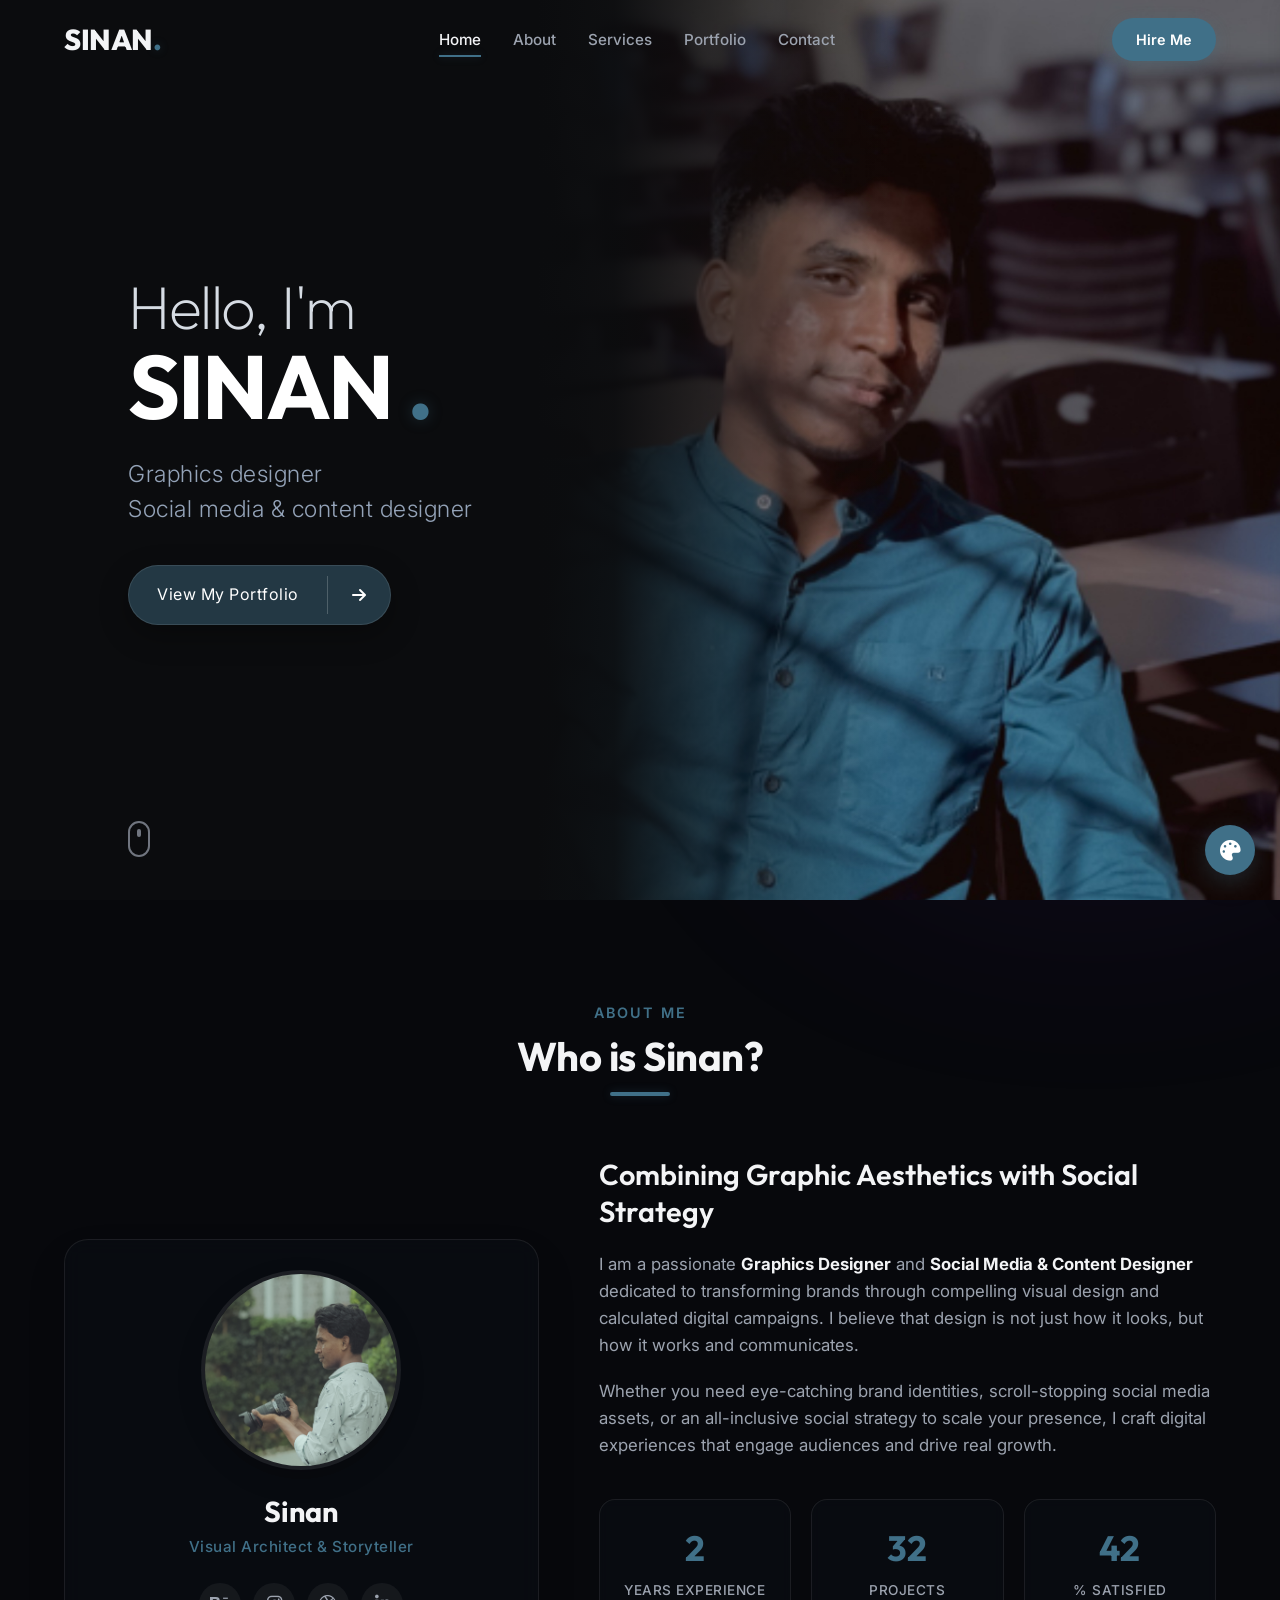
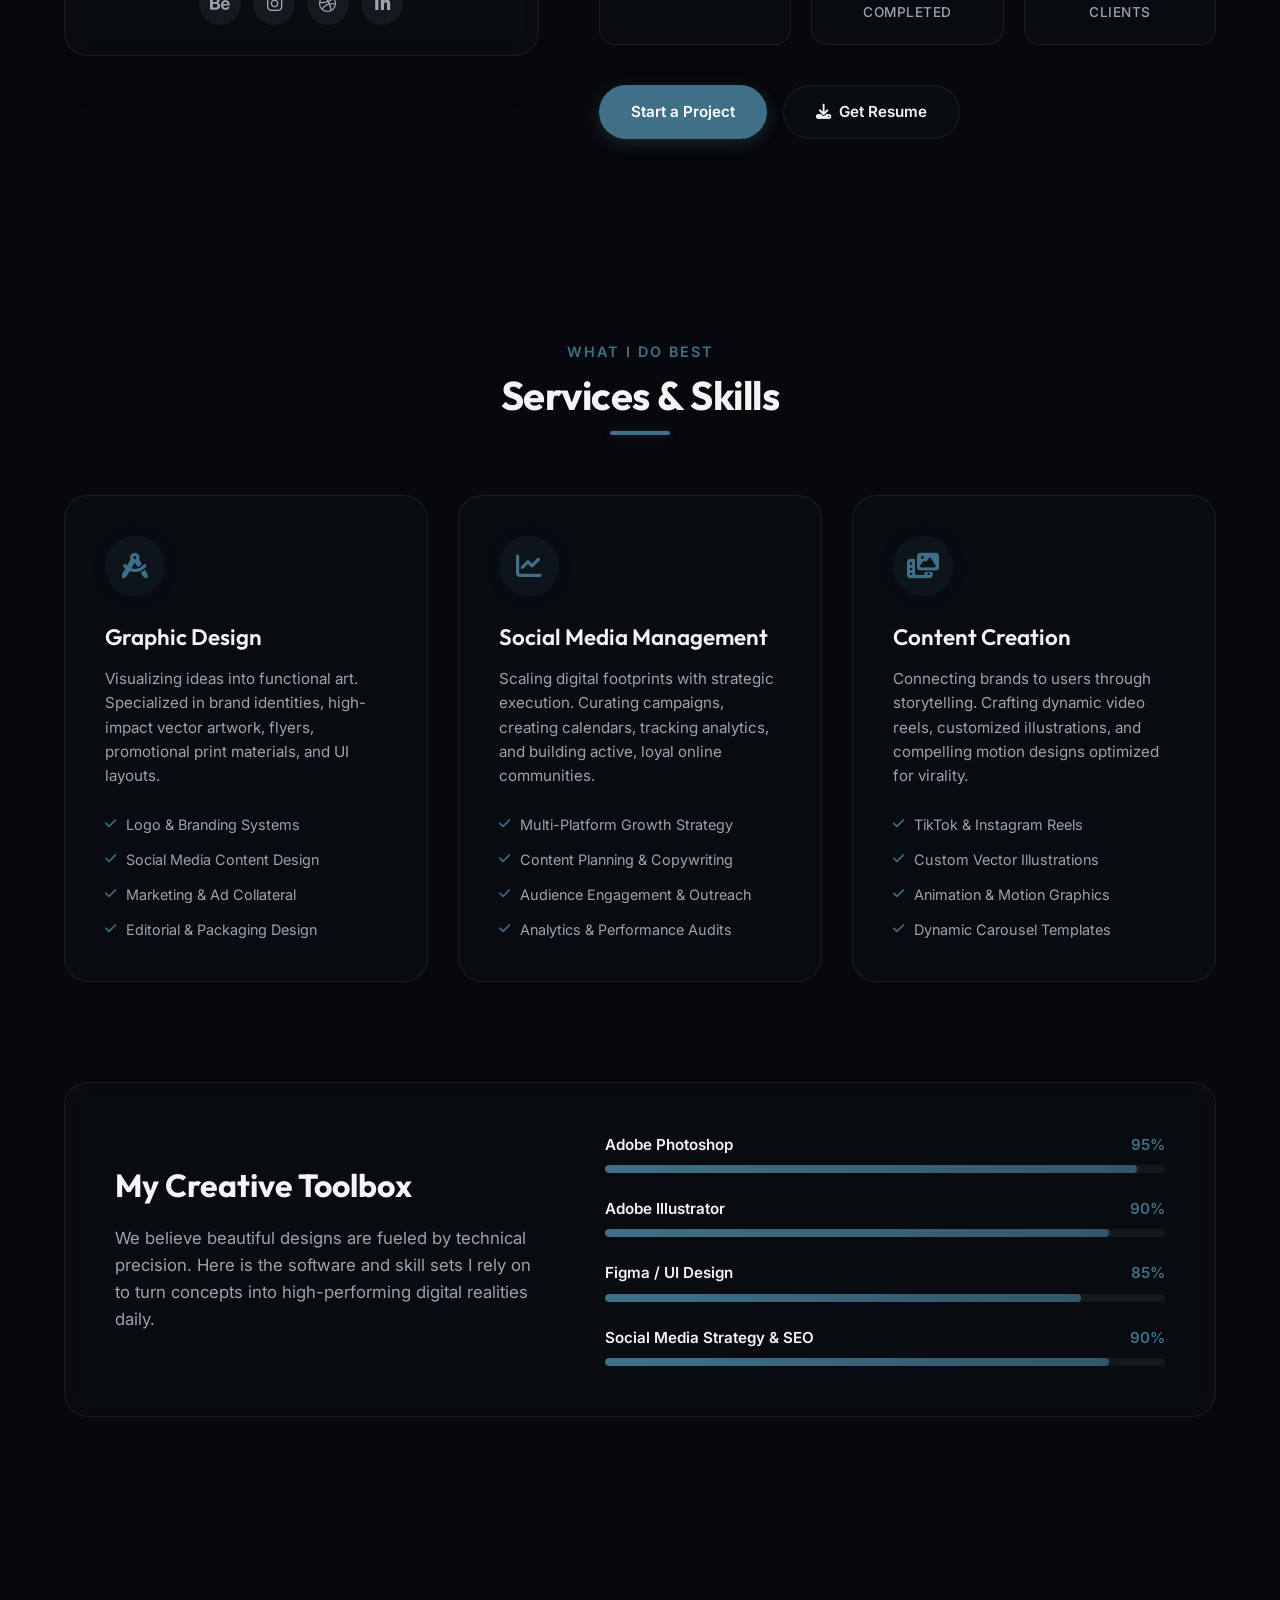
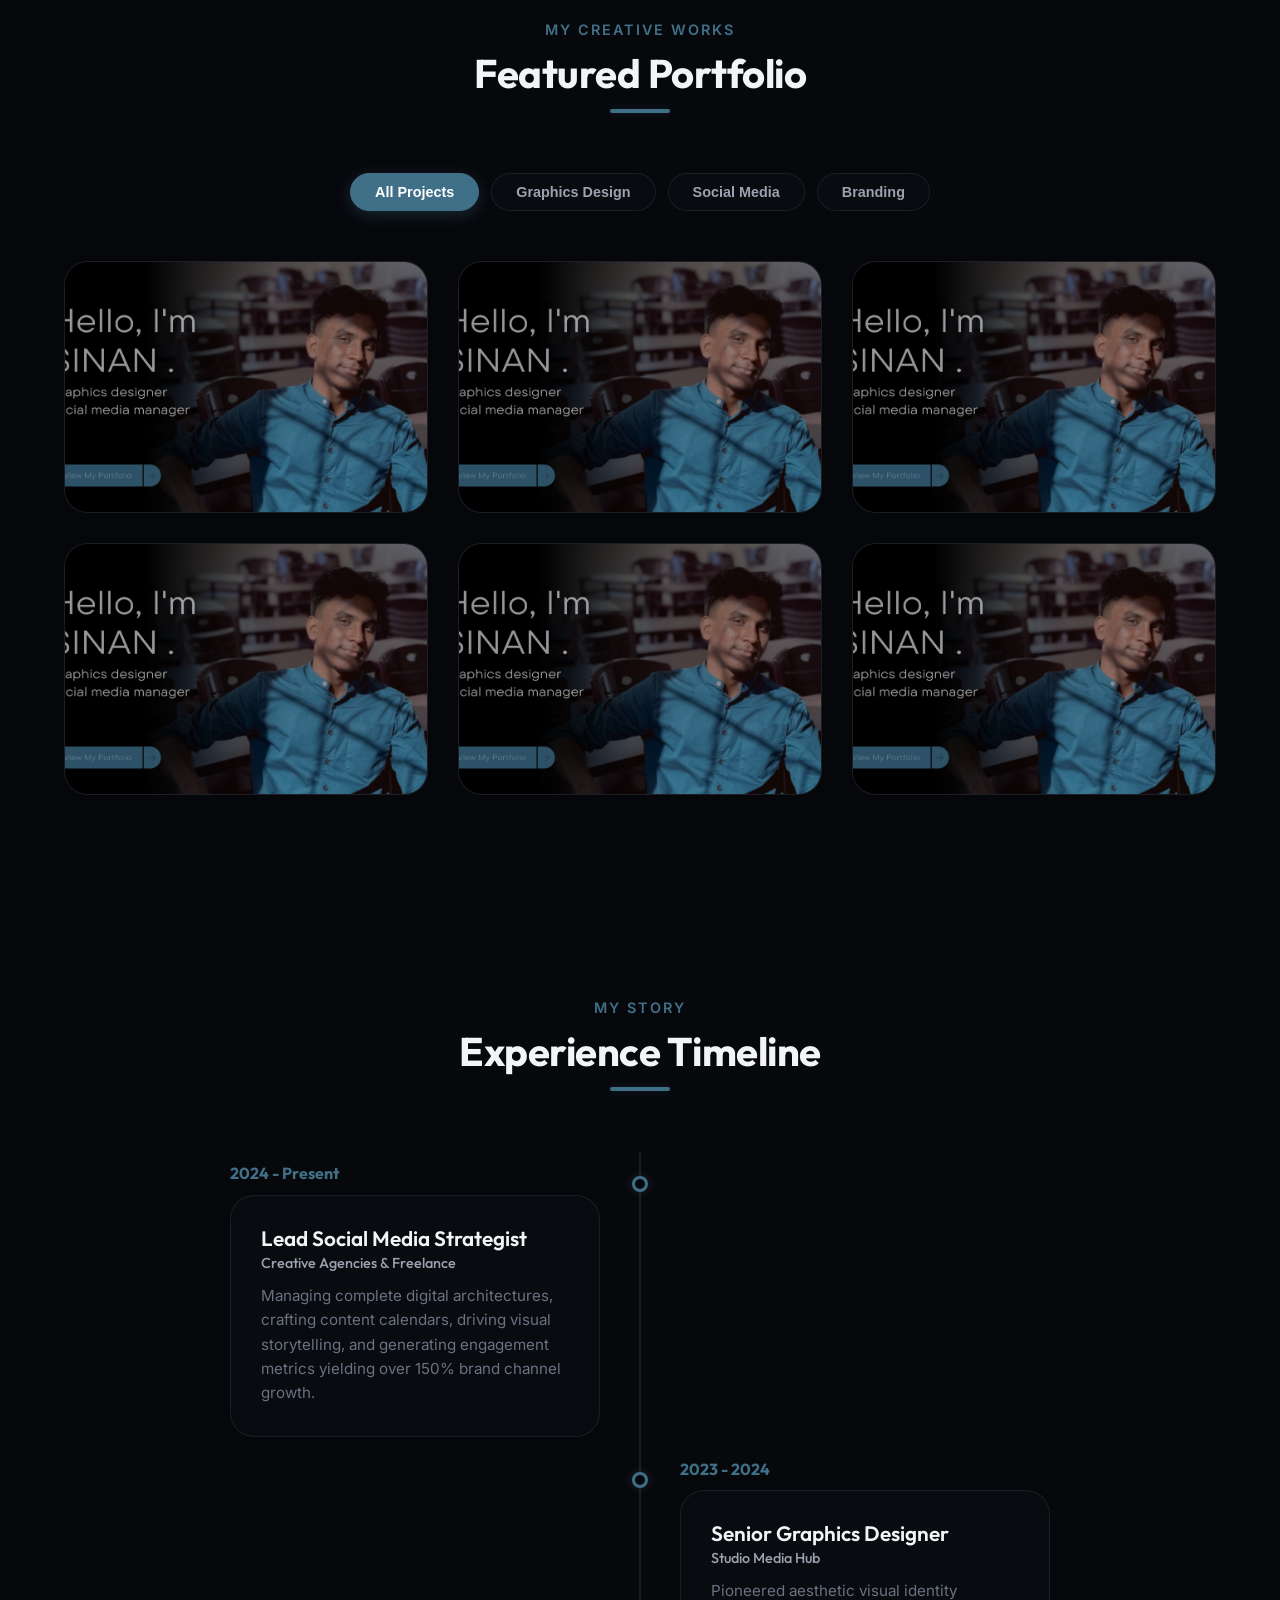
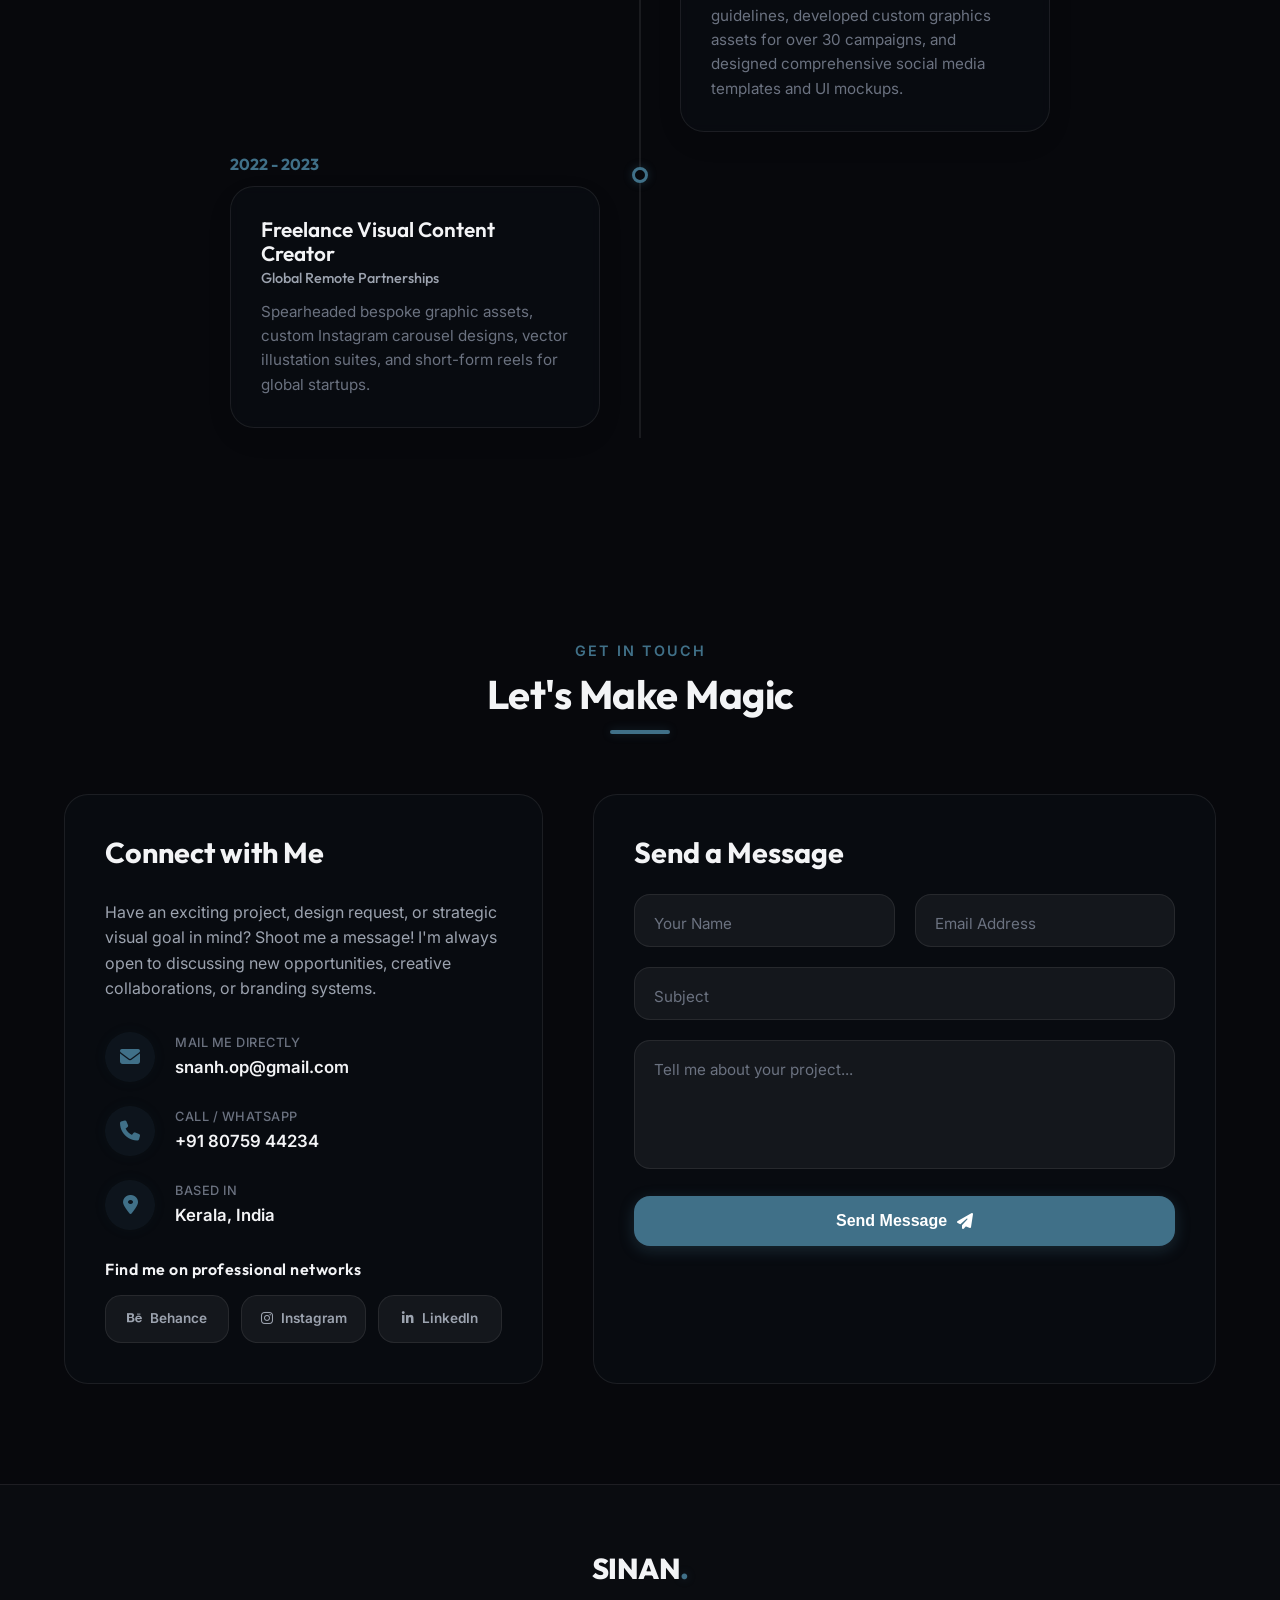
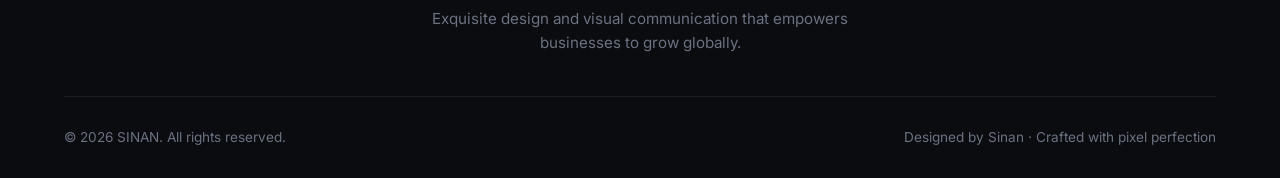
==== commit baeb300c: "Add files via upload" ====
--- a/index.html
+++ b/index.html
@@ -7,6 +7,7 @@
     <meta name="description" content="Professional portfolio of Sinan (sinante), expert Graphics Designer & Social Media & Content Designer showcasing premium visual designs, brand systems, and campaign strategies.">
     <meta name="keywords" content="Sinan, sinante, sinante portfolio, Sinan portfolio, graphics designer, content designer, social media manager, branding Kerala">
     <meta name="author" content="Sinan">
+    <meta name="google-site-verification" content="ryqE9yQcS9pZVlSauMig1TpUKdt-Kj18AlzWYWKKWnc" />
     <!-- Google Fonts: Outfit for Headings, Inter for Body -->
     <link rel="preconnect" href="https://fonts.googleapis.com">
     <link rel="preconnect" href="https://fonts.gstatic.com" crossorigin>
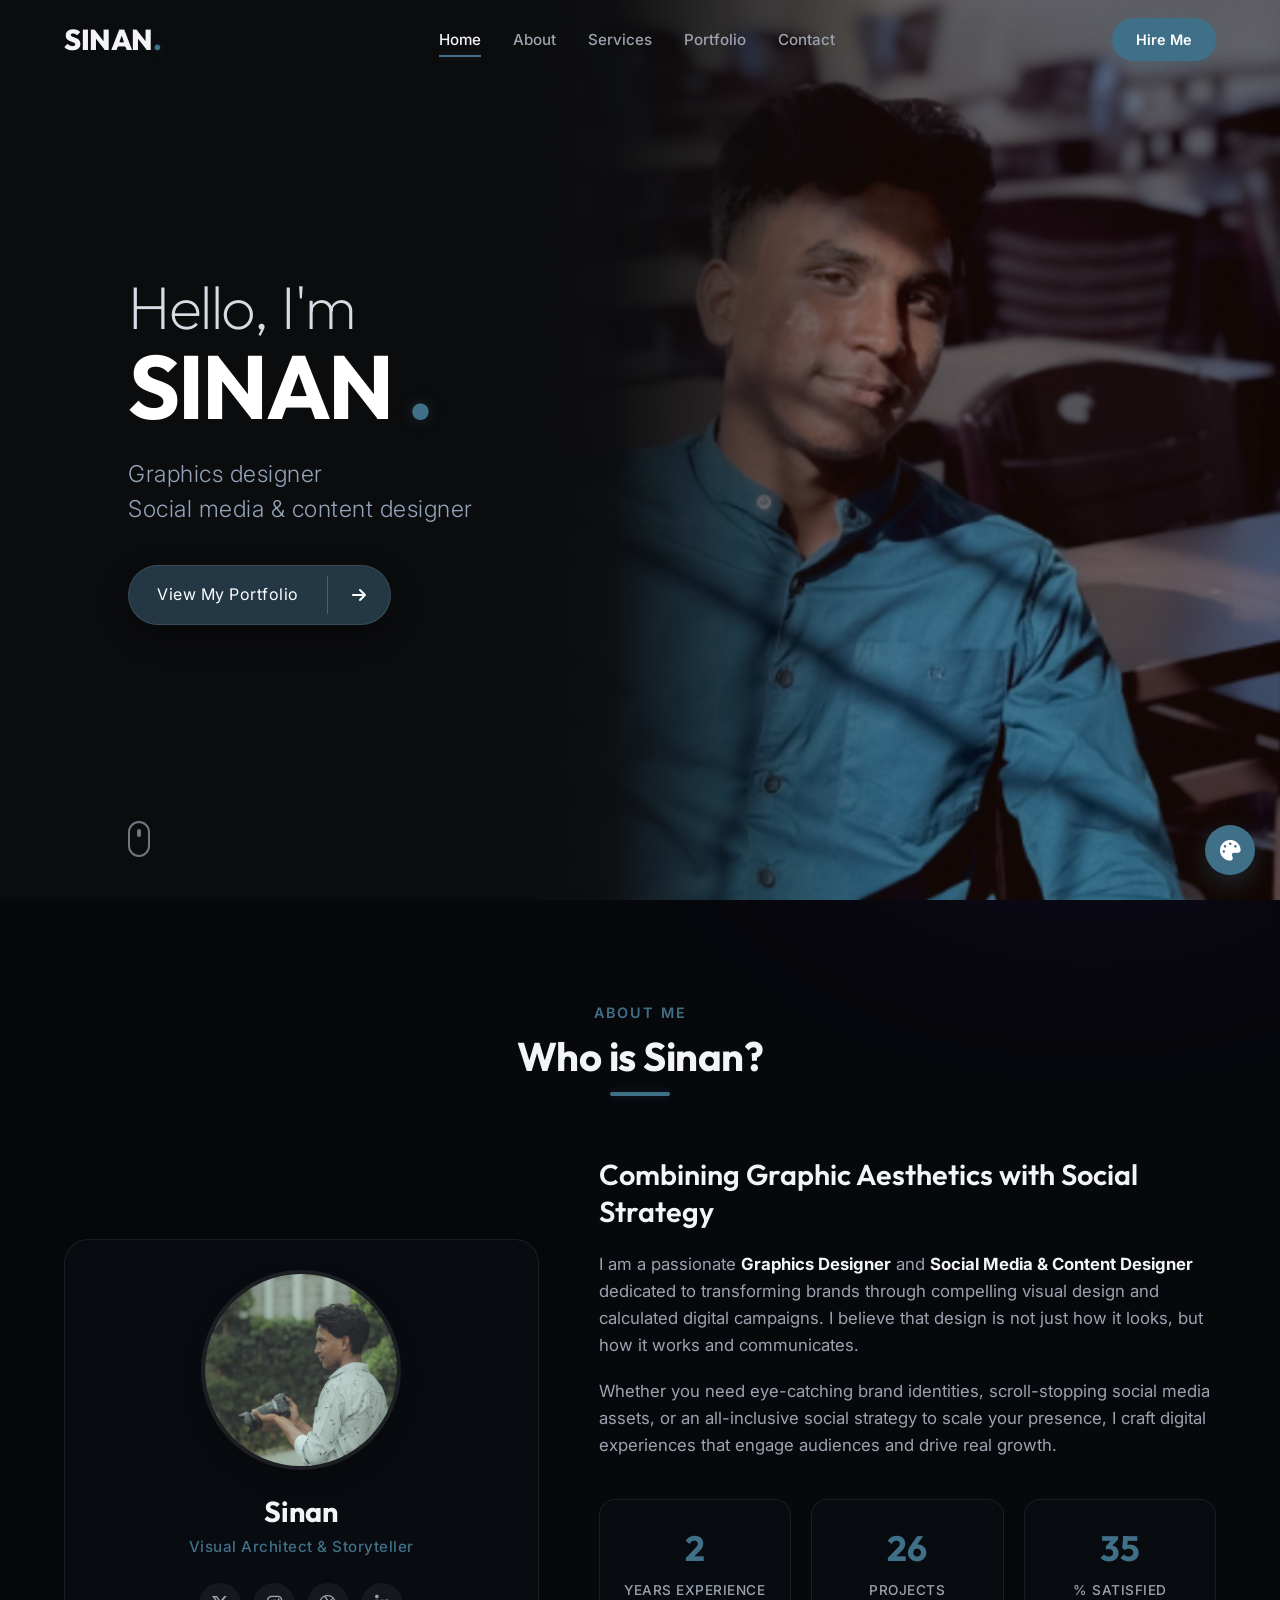
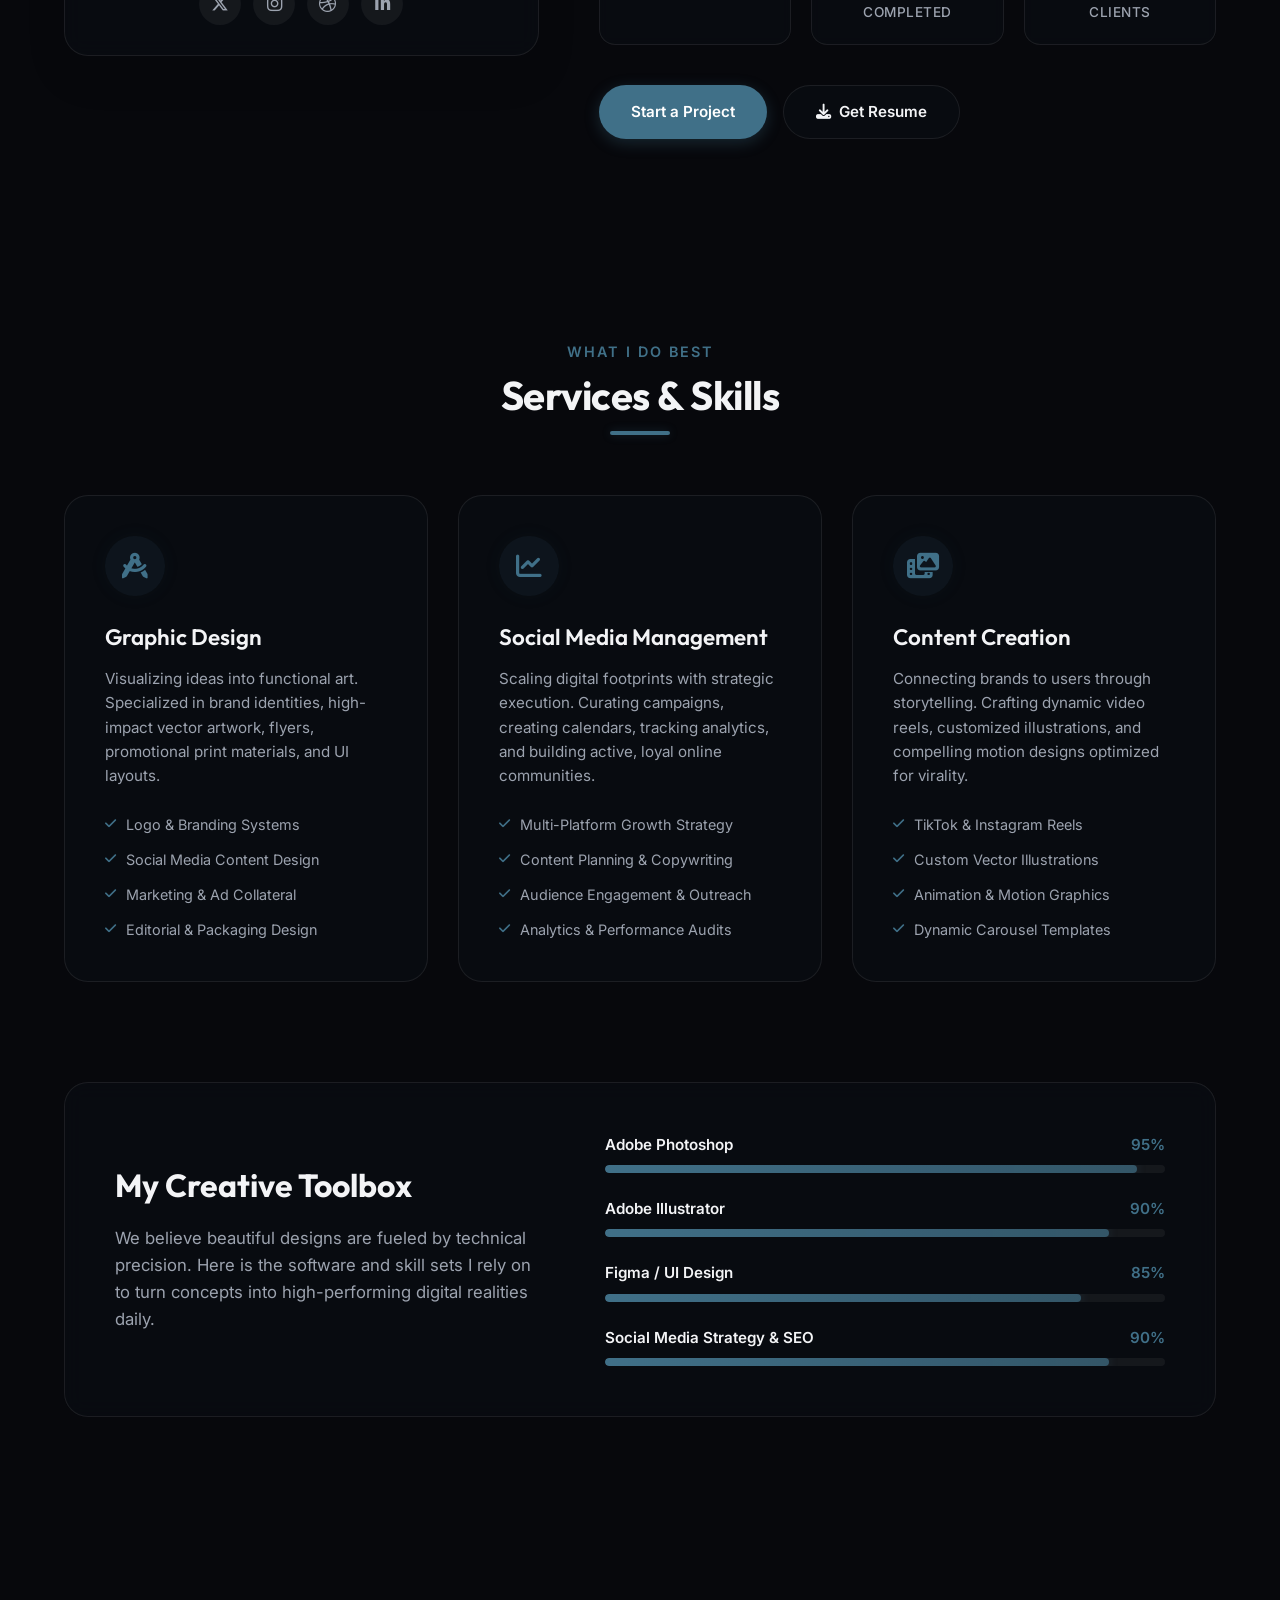
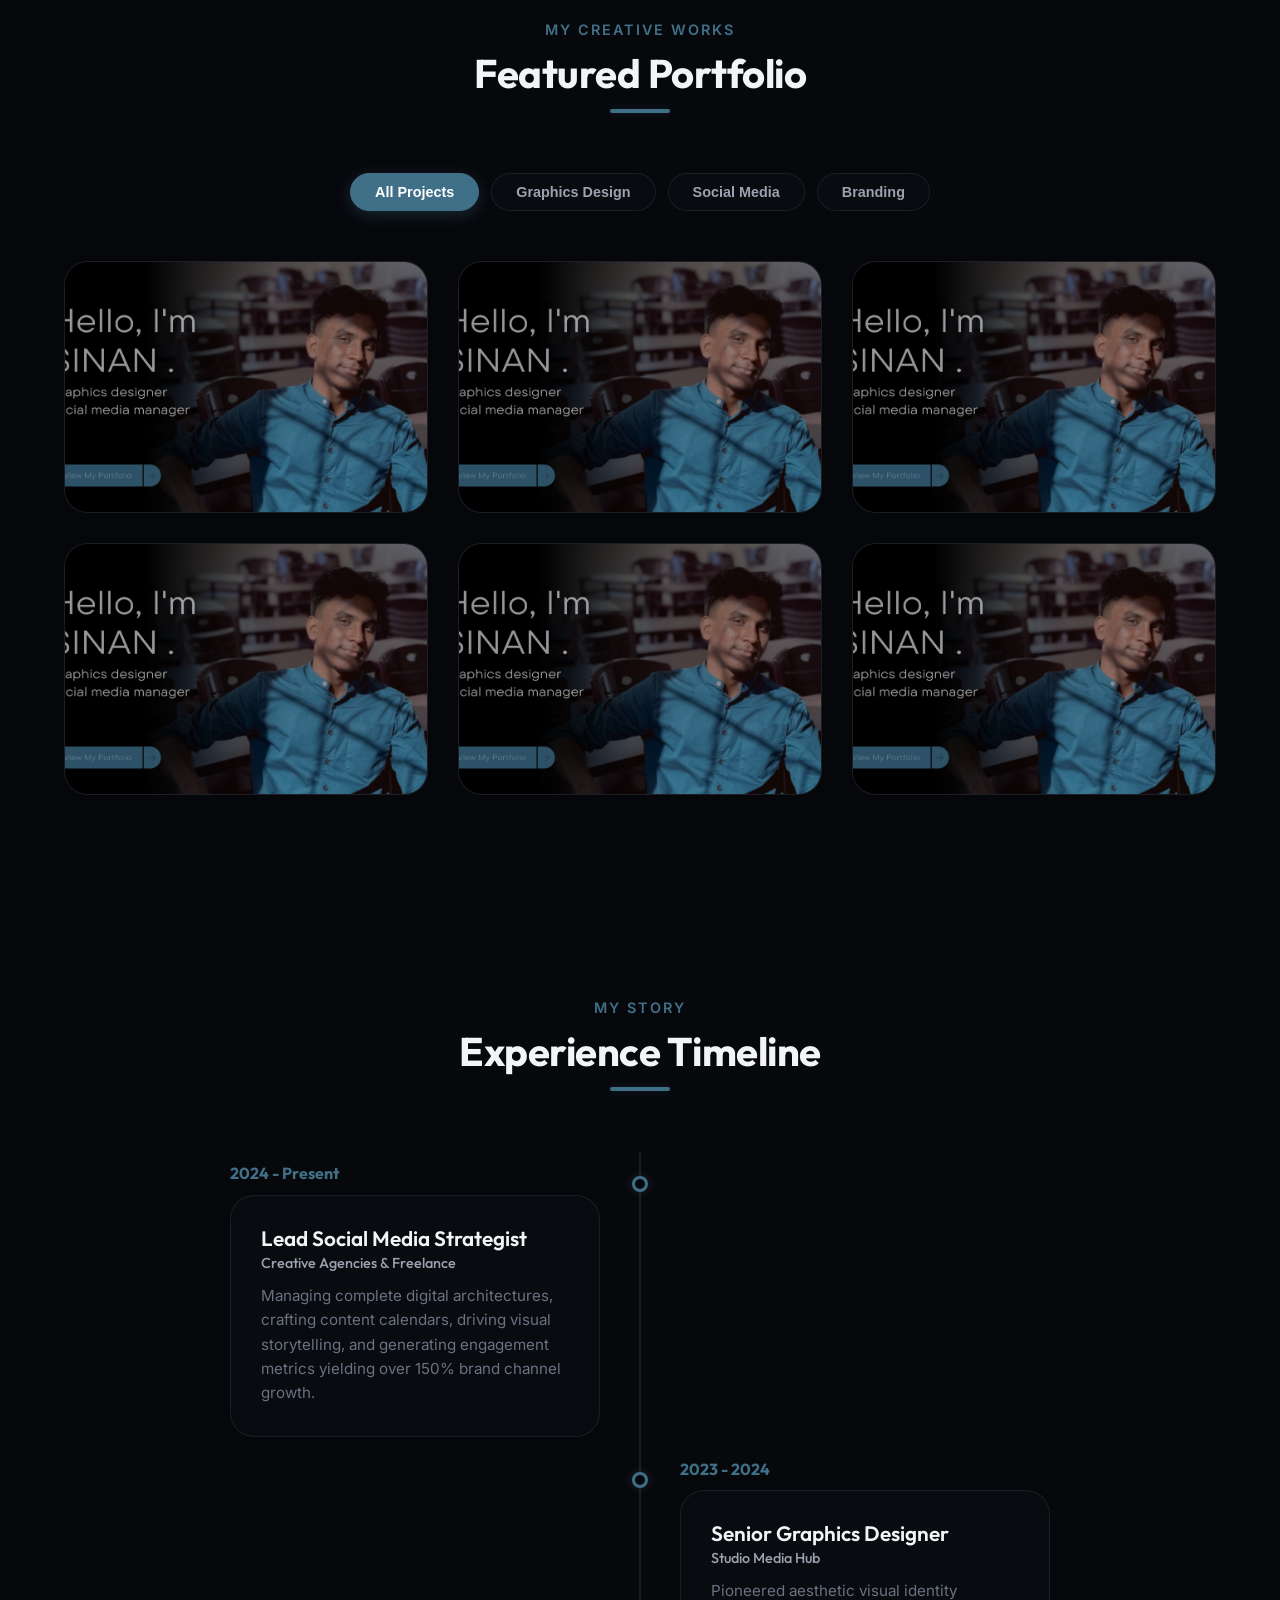
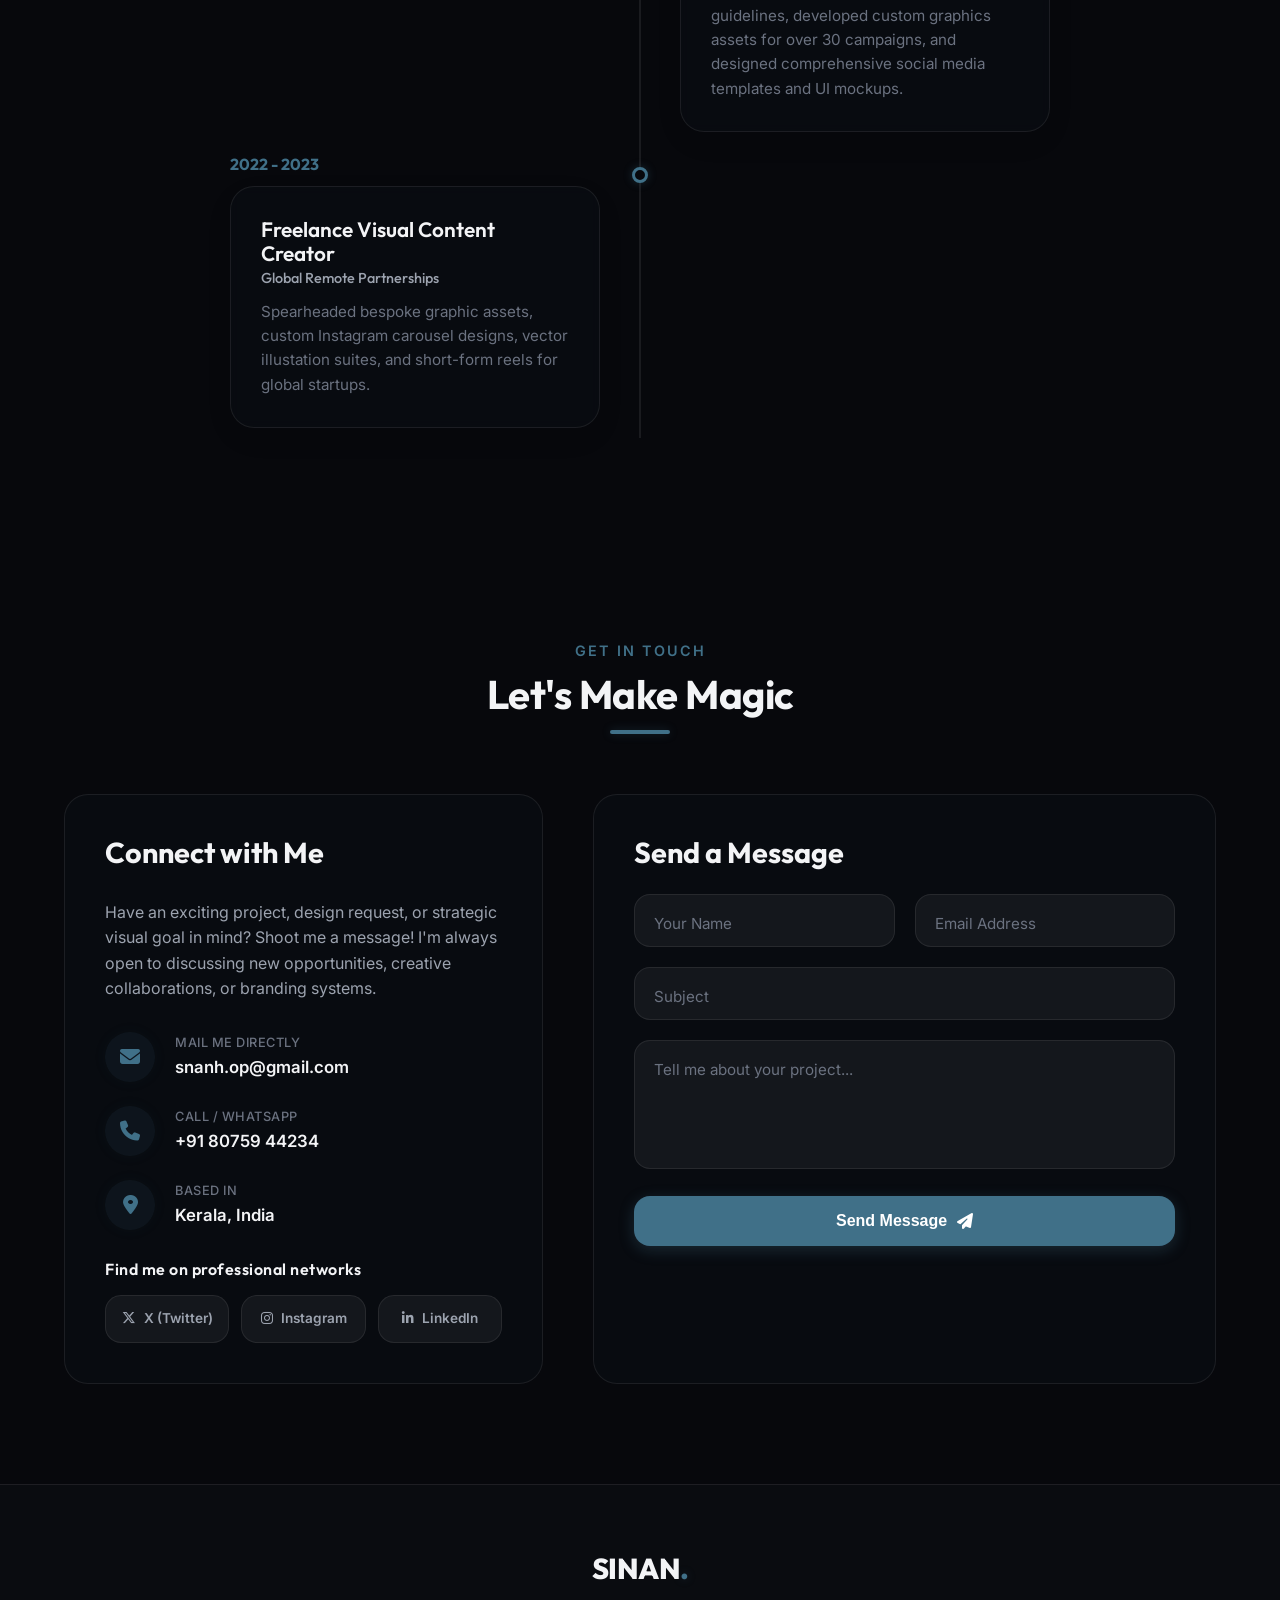
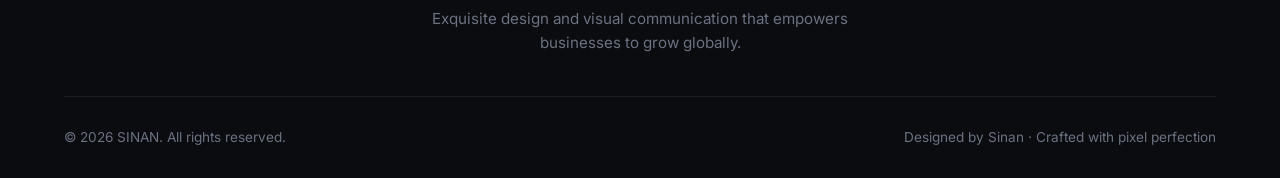
==== commit c0954db4: "Add files via upload" ====
--- a/index.html
+++ b/index.html
@@ -13,7 +13,7 @@
     <link rel="preconnect" href="https://fonts.gstatic.com" crossorigin>
     <link href="https://fonts.googleapis.com/css2?family=Inter:wght@300;400;500;600;700&family=Outfit:wght@200;300;400;600;700;800&display=swap" rel="stylesheet">
     <!-- FontAwesome for Icons -->
-    <link rel="stylesheet" href="https://cdnjs.cloudflare.com/ajax/libs/font-awesome/6.4.0/css/all.min.css">
+    <link rel="stylesheet" href="https://cdnjs.cloudflare.com/ajax/libs/font-awesome/6.5.1/css/all.min.css">
     <!-- Custom Style Sheet -->
     <link rel="stylesheet" href="style.css">
 </head>
@@ -139,7 +139,7 @@
                                 <h3>Sinan</h3>
                                 <p class="card-role">Visual Architect & Storyteller</p>
                                 <div class="profile-socials">
-                                    <a href="#" class="social-icon" title="Behance" target="_blank"><i class="fa-brands fa-behance"></i></a>
+                                    <a href="https://x.com/Sinan_p_2" class="social-icon" title="X (Twitter)" target="_blank"><i class="fa-brands fa-x-twitter"></i></a>
                                     <a href="https://www.instagram.com/_.sinanhh/?utm_source=ig_web_button_share_sheet" class="social-icon" title="Instagram" target="_blank"><i class="fa-brands fa-instagram"></i></a>
                                     <a href="#" class="social-icon" title="Dribbble" target="_blank"><i class="fa-brands fa-dribbble"></i></a>
                                     <a href="https://www.linkedin.com/in/sinanc/" class="social-icon" title="LinkedIn" target="_blank"><i class="fa-brands fa-linkedin-in"></i></a>
@@ -501,7 +501,7 @@
                         <div class="follow-me">
                             <h4>Find me on professional networks</h4>
                             <div class="social-links-grid">
-                                <a href="#" class="social-link" target="_blank"><i class="fa-brands fa-behance"></i> Behance</a>
+                                <a href="https://x.com/Sinan_p_2" class="social-link" target="_blank"><i class="fa-brands fa-x-twitter"></i> X (Twitter)</a>
                                 <a href="https://www.instagram.com/_.sinanhh/?utm_source=ig_web_button_share_sheet" class="social-link" target="_blank"><i class="fa-brands fa-instagram"></i> Instagram</a>
                                 <a href="https://www.linkedin.com/in/sinanc/" class="social-link" target="_blank"><i class="fa-brands fa-linkedin-in"></i> LinkedIn</a>
                             </div>
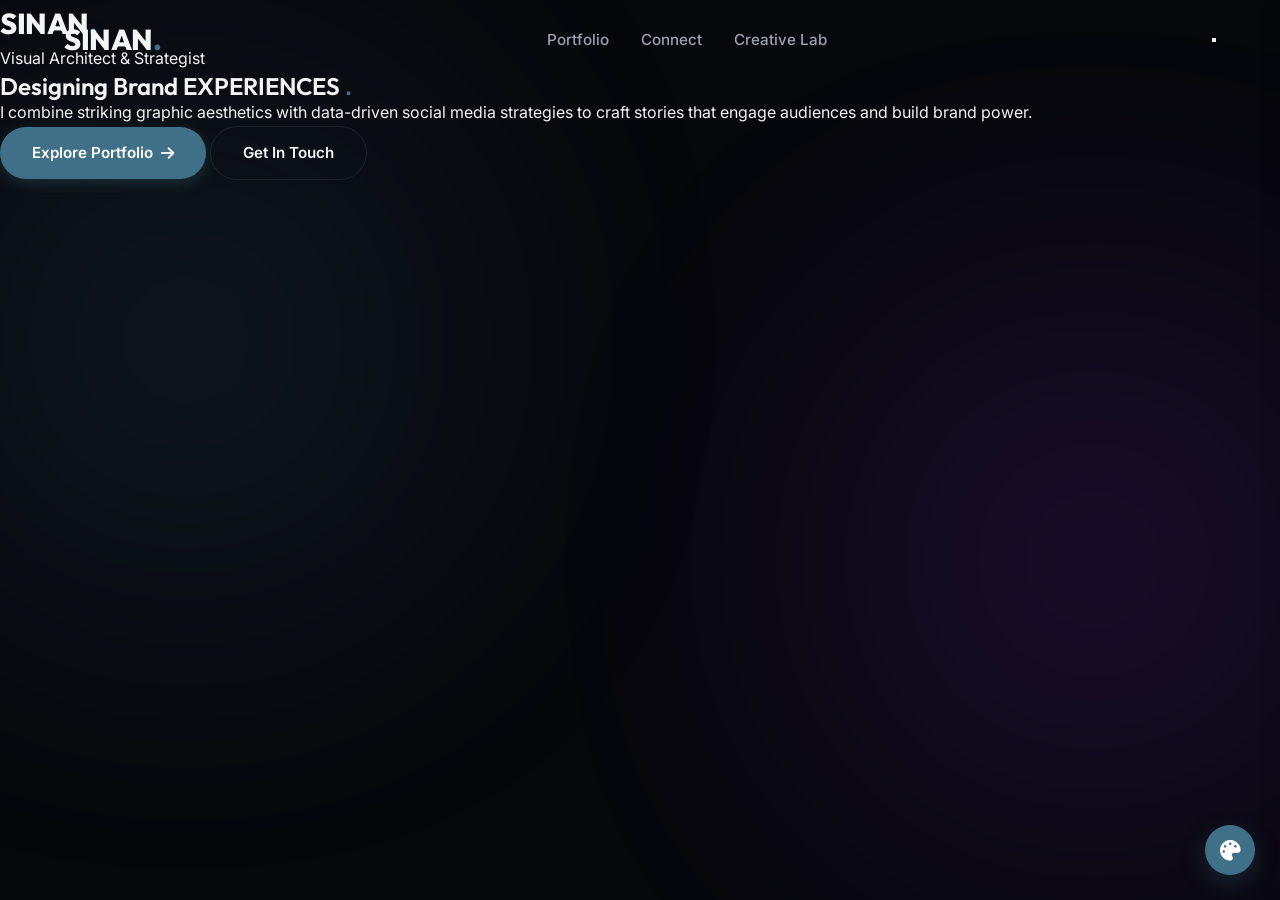
==== commit 4a2b8f69: "Add files via upload" ====
--- a/index.html
+++ b/index.html
@@ -3,12 +3,12 @@
 <head>
     <meta charset="UTF-8">
     <meta name="viewport" content="width=device-width, initial-scale=1.0">
-    <title>Sinan | Graphics Designer & Social Media & Content Designer</title>
-    <meta name="description" content="Professional portfolio of Sinan (sinante), expert Graphics Designer & Social Media & Content Designer showcasing premium visual designs, brand systems, and campaign strategies.">
-    <meta name="keywords" content="Sinan, sinante, sinante portfolio, Sinan portfolio, graphics designer, content designer, social media manager, branding Kerala">
+    <title>Sinan | Graphics & Content Designer</title>
+    <meta name="description" content="Visual identity and content design by Sinan. Bringing brands to life with high-impact aesthetics.">
+    <meta name="keywords" content="Sinan, sinante, graphics design, social media creator, visual artist">
     <meta name="author" content="Sinan">
     <meta name="google-site-verification" content="ryqE9yQcS9pZVlSauMig1TpUKdt-Kj18AlzWYWKKWnc" />
-    <!-- Google Fonts: Outfit for Headings, Inter for Body -->
+    <!-- Google Fonts -->
     <link rel="preconnect" href="https://fonts.googleapis.com">
     <link rel="preconnect" href="https://fonts.gstatic.com" crossorigin>
     <link href="https://fonts.googleapis.com/css2?family=Inter:wght@300;400;500;600;700&family=Outfit:wght@200;300;400;600;700;800&display=swap" rel="stylesheet">
@@ -17,7 +17,18 @@
     <!-- Custom Style Sheet -->
     <link rel="stylesheet" href="style.css">
 </head>
-<body class="dark-theme">
+<body class="dark-theme landing-page">
+    <script>
+        document.body.classList.add('page-entering');
+    </script>
+    
+    <!-- Page Transition Overlay -->
+    <div class="page-transition-overlay">
+        <div class="transition-loader">
+            <div class="logo transition-logo">SINAN<span>.</span></div>
+            <div class="loader-bar"></div>
+        </div>
+    </div>
     
     <!-- Theme & Color Customizer -->
     <div class="customizer-toggle" id="customizerToggle" title="Customize Design">
@@ -58,17 +69,14 @@
             
             <nav class="nav-menu" id="navMenu">
                 <ul>
-                    <li><a href="#home" class="nav-link active">Home</a></li>
-                    <li><a href="#about" class="nav-link">About</a></li>
-                    <li><a href="#services" class="nav-link">Services</a></li>
-                    <li><a href="#portfolio" class="nav-link">Portfolio</a></li>
-                    <li><a href="#contact" class="nav-link">Contact</a></li>
+                    <li><a href="portfolio.html" class="nav-link">Portfolio</a></li>
+                    <li><a href="portfolio.html#contact" class="nav-link">Connect</a></li>
+                    <li><a href="#" class="nav-link dummy-link">Creative Lab</a></li>
                 </ul>
             </nav>
 
             <div class="nav-actions">
-                <a href="#contact" class="nav-btn">Hire Me</a>
-                <button class="mobile-menu-toggle" id="menuToggle" aria-label="Toggle Menu">
+                <button class="desktop-menu-toggle" id="menuToggle" aria-label="Toggle Menu">
                     <span></span>
                     <span></span>
                     <span></span>
@@ -77,528 +85,39 @@
         </div>
     </header>
 
-    <main>
-        <!-- Hero Section (Recreating Home.jpg Design) -->
-        <section id="home" class="hero-section">
-            <div class="hero-container">
-                <!-- Left Side: Interactive typography and content -->
-                <div class="hero-content">
-                    <div class="hero-text-wrapper">
-                        <h1 class="hero-title animate-fade-in">
-                            <span class="title-light">Hello, I'm</span>
-                            <span class="title-bold">SINAN <span class="accent-dot">.</span></span>
-                        </h1>
-                        <h2 class="hero-subtitle animate-slide-up">
-                            <span>Graphics designer</span>
-                            <span>Social media & content designer</span>
-                        </h2>
-                        
-                        <div class="hero-cta-wrapper animate-fade-up">
-                            <a href="#portfolio" class="portfolio-btn">
-                                <span class="btn-text">View My Portfolio</span>
-                                <span class="btn-divider"></span>
-                                <span class="btn-icon"><i class="fa-solid fa-arrow-right"></i></span>
-                            </a>
-                        </div>
-                    </div>
-                </div>
+    <!-- Animated Ken Burns Background Container -->
+    <div class="landing-bg-container">
+        <div class="landing-bg-image"></div>
+        <div class="landing-bg-overlay"></div>
+    </div>
 
-                <!-- Right Side: Custom positioned background photo of Sinan -->
-                <div class="hero-image-container">
-                    <div class="hero-img-bg"></div>
-                    <div class="hero-overlay"></div>
-                </div>
-            </div>
-            
-            <!-- Subtle floating scroll indicator -->
-            <div class="scroll-indicator">
-                <span class="mouse">
-                    <span class="wheel"></span>
-                </span>
-                <span class="arrow-down"></span>
-            </div>
-        </section>
-
-        <!-- About Me Section -->
-        <section id="about" class="about-section section-padding">
-            <div class="section-container">
-                <div class="section-header align-center">
-                    <span class="subtitle">About Me</span>
-                    <h2>Who is Sinan?</h2>
-                    <div class="section-underline"></div>
-                </div>
-
-                <div class="about-grid">
-                    <!-- Left: Interactive Profile Card -->
-                    <div class="about-card-wrapper animate-on-scroll" data-animation="slide-right">
-                        <div class="about-profile-card">
-                            <div class="profile-img-holder">
-                                <img src="./first pic on about page.jpg.jpeg" alt="Sinan Profile" class="about-avatar">
-                            </div>
-                            <div class="profile-card-content">
-                                <h3>Sinan</h3>
-                                <p class="card-role">Visual Architect & Storyteller</p>
-                                <div class="profile-socials">
-                                    <a href="https://x.com/Sinan_p_2" class="social-icon" title="X (Twitter)" target="_blank"><i class="fa-brands fa-x-twitter"></i></a>
-                                    <a href="https://www.instagram.com/_.sinanhh/?utm_source=ig_web_button_share_sheet" class="social-icon" title="Instagram" target="_blank"><i class="fa-brands fa-instagram"></i></a>
-                                    <a href="#" class="social-icon" title="Dribbble" target="_blank"><i class="fa-brands fa-dribbble"></i></a>
-                                    <a href="https://www.linkedin.com/in/sinanc/" class="social-icon" title="LinkedIn" target="_blank"><i class="fa-brands fa-linkedin-in"></i></a>
-                                </div>
-                            </div>
-                        </div>
-                    </div>
-
-                    <!-- Right: Bio and Dynamic Stats -->
-                    <div class="about-details-wrapper animate-on-scroll" data-animation="slide-left">
-                        <div class="about-bio">
-                            <h3>Combining Graphic Aesthetics with Social Strategy</h3>
-                            <p>I am a passionate <strong>Graphics Designer</strong> and <strong>Social Media & Content Designer</strong> dedicated to transforming brands through compelling visual design and calculated digital campaigns. I believe that design is not just how it looks, but how it works and communicates.</p>
-                            <p>Whether you need eye-catching brand identities, scroll-stopping social media assets, or an all-inclusive social strategy to scale your presence, I craft digital experiences that engage audiences and drive real growth.</p>
-                        </div>
-
-                        <div class="about-stats">
-                            <div class="stat-box">
-                                <div class="stat-number" data-target="3">0</div>
-                                <div class="stat-label">Years Experience</div>
-                            </div>
-                            <div class="stat-box">
-                                <div class="stat-number" data-target="75">0</div>
-                                <div class="stat-label">Projects Completed</div>
-                            </div>
-                            <div class="stat-box">
-                                <div class="stat-number" data-target="100">0</div>
-                                <div class="stat-label">% Satisfied Clients</div>
-                            </div>
-                        </div>
-
-                        <div class="about-actions">
-                            <a href="#contact" class="custom-btn primary-btn">Start a Project</a>
-                            <a href="./resume.pdf" class="custom-btn secondary-btn" id="downloadCV" target="_blank"><i class="fa-solid fa-download"></i> Get Resume</a>
-                        </div>
-                    </div>
-                </div>
-            </div>
-        </section>
-
-        <!-- Services & Skills Section -->
-        <section id="services" class="services-section section-padding">
-            <div class="section-container">
-                <div class="section-header align-center">
-                    <span class="subtitle">What I Do Best</span>
-                    <h2>Services & Skills</h2>
-                    <div class="section-underline"></div>
-                </div>
-
-                <!-- Services Cards -->
-                <div class="services-grid">
-                    <!-- Service 1: Graphic Design -->
-                    <div class="service-card animate-on-scroll" data-animation="fade-up">
-                        <div class="service-icon">
-                            <i class="fa-solid fa-compass-drafting"></i>
-                        </div>
-                        <h3>Graphic Design</h3>
-                        <p>Visualizing ideas into functional art. Specialized in brand identities, high-impact vector artwork, flyers, promotional print materials, and UI layouts.</p>
-                        <ul class="service-list">
-                            <li><i class="fa-solid fa-check"></i> Logo & Branding Systems</li>
-                            <li><i class="fa-solid fa-check"></i> Social Media Content Design</li>
-                            <li><i class="fa-solid fa-check"></i> Marketing & Ad Collateral</li>
-                            <li><i class="fa-solid fa-check"></i> Editorial & Packaging Design</li>
-                        </ul>
-                    </div>
-
-                    <!-- Service 2: Social Media Strategy -->
-                    <div class="service-card animate-on-scroll" data-animation="fade-up" style="animation-delay: 0.1s;">
-                        <div class="service-icon">
-                            <i class="fa-solid fa-chart-line"></i>
-                        </div>
-                        <h3>Social Media Management</h3>
-                        <p>Scaling digital footprints with strategic execution. Curating campaigns, creating calendars, tracking analytics, and building active, loyal online communities.</p>
-                        <ul class="service-list">
-                            <li><i class="fa-solid fa-check"></i> Multi-Platform Growth Strategy</li>
-                            <li><i class="fa-solid fa-check"></i> Content Planning & Copywriting</li>
-                            <li><i class="fa-solid fa-check"></i> Audience Engagement & Outreach</li>
-                            <li><i class="fa-solid fa-check"></i> Analytics & Performance Audits</li>
-                        </ul>
-                    </div>
-
-                    <!-- Service 3: Content Creation -->
-                    <div class="service-card animate-on-scroll" data-animation="fade-up" style="animation-delay: 0.2s;">
-                        <div class="service-icon">
-                            <i class="fa-solid fa-photo-film"></i>
-                        </div>
-                        <h3>Content Creation</h3>
-                        <p>Connecting brands to users through storytelling. Crafting dynamic video reels, customized illustrations, and compelling motion designs optimized for virality.</p>
-                        <ul class="service-list">
-                            <li><i class="fa-solid fa-check"></i> TikTok & Instagram Reels</li>
-                            <li><i class="fa-solid fa-check"></i> Custom Vector Illustrations</li>
-                            <li><i class="fa-solid fa-check"></i> Animation & Motion Graphics</li>
-                            <li><i class="fa-solid fa-check"></i> Dynamic Carousel Templates</li>
-                        </ul>
-                    </div>
-                </div>
-
-                <!-- Interactive Skills Breakdown -->
-                <div class="skills-wrapper section-padding-top">
-                    <div class="skills-inner-grid">
-                        <div class="skills-description">
-                            <h3>My Creative Toolbox</h3>
-                            <p>We believe beautiful designs are fueled by technical precision. Here is the software and skill sets I rely on to turn concepts into high-performing digital realities daily.</p>
-                        </div>
-                        
-                        <div class="skills-bars-container">
-                            <!-- Skill 1 -->
-                            <div class="skill-item">
-                                <div class="skill-info">
-                                    <span class="skill-name">Adobe Photoshop</span>
-                                    <span class="skill-percentage">95%</span>
-                                </div>
-                                <div class="skill-progress-bg">
-                                    <div class="skill-progress-bar" data-progress="95%"></div>
-                                </div>
-                            </div>
-                            
-                            <!-- Skill 2 -->
-                            <div class="skill-item">
-                                <div class="skill-info">
-                                    <span class="skill-name">Adobe Illustrator</span>
-                                    <span class="skill-percentage">90%</span>
-                                </div>
-                                <div class="skill-progress-bg">
-                                    <div class="skill-progress-bar" data-progress="90%"></div>
-                                </div>
-                            </div>
-
-                            <!-- Skill 3 -->
-                            <div class="skill-item">
-                                <div class="skill-info">
-                                    <span class="skill-name">Figma / UI Design</span>
-                                    <span class="skill-percentage">85%</span>
-                                </div>
-                                <div class="skill-progress-bg">
-                                    <div class="skill-progress-bar" data-progress="85%"></div>
-                                </div>
-                            </div>
-
-                            <!-- Skill 4 -->
-                            <div class="skill-item">
-                                <div class="skill-info">
-                                    <span class="skill-name">Social Media Strategy & SEO</span>
-                                    <span class="skill-percentage">90%</span>
-                                </div>
-                                <div class="skill-progress-bg">
-                                    <div class="skill-progress-bar" data-progress="90%"></div>
-                                </div>
-                            </div>
-                        </div>
-                    </div>
-                </div>
-            </div>
-        </section>
-
-        <!-- Portfolio Gallery Section -->
-        <section id="portfolio" class="portfolio-section section-padding">
-            <div class="section-container">
-                <div class="section-header align-center">
-                    <span class="subtitle">My Creative Works</span>
-                    <h2>Featured Portfolio</h2>
-                    <div class="section-underline"></div>
-                </div>
-
-                <!-- Category Filters -->
-                <div class="portfolio-filters">
-                    <button class="filter-btn active" data-filter="all">All Projects</button>
-                    <button class="filter-btn" data-filter="graphic">Graphics Design</button>
-                    <button class="filter-btn" data-filter="social">Social Media</button>
-                    <button class="filter-btn" data-filter="branding">Branding</button>
-                </div>
-
-                <!-- Portfolio Grid -->
-                <div class="portfolio-grid" id="portfolioGrid">
-                    <!-- Project 1 -->
-                    <div class="portfolio-item animate-on-scroll" data-category="branding" data-animation="fade-up">
-                        <div class="portfolio-card">
-                            <div class="portfolio-img-wrapper">
-                                <img src="./Home.jpg" alt="Aesthetic Brand Identity" class="portfolio-img">
-                                <div class="portfolio-card-overlay">
-                                    <div class="portfolio-overlay-content">
-                                        <span class="project-tag">Branding</span>
-                                        <h3>Aesthetic Brand Identity</h3>
-                                        <button class="view-project-btn" data-project-id="1">Explore Details <i class="fa-solid fa-arrow-up-right-from-square"></i></button>
-                                    </div>
-                                </div>
-                            </div>
-                        </div>
-                    </div>
-
-                    <!-- Project 2 -->
-                    <div class="portfolio-item animate-on-scroll" data-category="graphic" data-animation="fade-up" style="animation-delay: 0.1s;">
-                        <div class="portfolio-card">
-                            <div class="portfolio-img-wrapper">
-                                <img src="./Home.jpg" alt="Premium Poster Layout" class="portfolio-img">
-                                <div class="portfolio-card-overlay">
-                                    <div class="portfolio-overlay-content">
-                                        <span class="project-tag">Graphics Design</span>
-                                        <h3>Modern Digital Posters</h3>
-                                        <button class="view-project-btn" data-project-id="2">Explore Details <i class="fa-solid fa-arrow-up-right-from-square"></i></button>
-                                    </div>
-                                </div>
-                            </div>
-                        </div>
-                    </div>
-
-                    <!-- Project 3 -->
-                    <div class="portfolio-item animate-on-scroll" data-category="social" data-animation="fade-up" style="animation-delay: 0.2s;">
-                        <div class="portfolio-card">
-                            <div class="portfolio-img-wrapper">
-                                <img src="./Home.jpg" alt="Instagram Grid Strategy" class="portfolio-img">
-                                <div class="portfolio-card-overlay">
-                                    <div class="portfolio-overlay-content">
-                                        <span class="project-tag">Social Media</span>
-                                        <h3>Instagram Grid Architecture</h3>
-                                        <button class="view-project-btn" data-project-id="3">Explore Details <i class="fa-solid fa-arrow-up-right-from-square"></i></button>
-                                    </div>
-                                </div>
-                            </div>
-                        </div>
-                    </div>
-
-                    <!-- Project 4 -->
-                    <div class="portfolio-item animate-on-scroll" data-category="graphic" data-animation="fade-up">
-                        <div class="portfolio-card">
-                            <div class="portfolio-img-wrapper">
-                                <img src="./Home.jpg" alt="Minimalist Package Design" class="portfolio-img">
-                                <div class="portfolio-card-overlay">
-                                    <div class="portfolio-overlay-content">
-                                        <span class="project-tag">Graphics Design</span>
-                                        <h3>Vector Illustrative Layouts</h3>
-                                        <button class="view-project-btn" data-project-id="4">Explore Details <i class="fa-solid fa-arrow-up-right-from-square"></i></button>
-                                    </div>
-                                </div>
-                            </div>
-                        </div>
-                    </div>
-
-                    <!-- Project 5 -->
-                    <div class="portfolio-item animate-on-scroll" data-category="social" data-animation="fade-up" style="animation-delay: 0.1s;">
-                        <div class="portfolio-card">
-                            <div class="portfolio-img-wrapper">
-                                <img src="./Home.jpg" alt="Dynamic Campaign" class="portfolio-img">
-                                <div class="portfolio-card-overlay">
-                                    <div class="portfolio-overlay-content">
-                                        <span class="project-tag">Social Media</span>
-                                        <h3>Viral Reel Campaign Strategy</h3>
-                                        <button class="view-project-btn" data-project-id="5">Explore Details <i class="fa-solid fa-arrow-up-right-from-square"></i></button>
-                                    </div>
-                                </div>
-                            </div>
-                        </div>
-                    </div>
-
-                    <!-- Project 6 -->
-                    <div class="portfolio-item animate-on-scroll" data-category="branding" data-animation="fade-up" style="animation-delay: 0.2s;">
-                        <div class="portfolio-card">
-                            <div class="portfolio-img-wrapper">
-                                <img src="./Home.jpg" alt="Typography Layout" class="portfolio-img">
-                                <div class="portfolio-card-overlay">
-                                    <div class="portfolio-overlay-content">
-                                        <span class="project-tag">Branding</span>
-                                        <h3>Typography Brand Systems</h3>
-                                        <button class="view-project-btn" data-project-id="6">Explore Details <i class="fa-solid fa-arrow-up-right-from-square"></i></button>
-                                    </div>
-                                </div>
-                            </div>
-                        </div>
-                    </div>
-                </div>
-            </div>
-        </section>
-
-        <!-- Experience Timeline Section -->
-        <section class="timeline-section section-padding">
-            <div class="section-container">
-                <div class="section-header align-center">
-                    <span class="subtitle">My Story</span>
-                    <h2>Experience Timeline</h2>
-                    <div class="section-underline"></div>
-                </div>
-
-                <div class="timeline">
-                    <!-- Timeline Item 1 -->
-                    <div class="timeline-item left animate-on-scroll" data-animation="slide-right">
-                        <div class="timeline-dot"></div>
-                        <div class="timeline-date">2024 - Present</div>
-                        <div class="timeline-content">
-                            <h3>Lead Social Media Strategist</h3>
-                            <h4>Creative Agencies & Freelance</h4>
-                            <p>Managing complete digital architectures, crafting content calendars, driving visual storytelling, and generating engagement metrics yielding over 150% brand channel growth.</p>
-                        </div>
-                    </div>
-
-                    <!-- Timeline Item 2 -->
-                    <div class="timeline-item right animate-on-scroll" data-animation="slide-left">
-                        <div class="timeline-dot"></div>
-                        <div class="timeline-date">2023 - 2024</div>
-                        <div class="timeline-content">
-                            <h3>Senior Graphics Designer</h3>
-                            <h4>Studio Media Hub</h4>
-                            <p>Pioneered aesthetic visual identity guidelines, developed custom graphics assets for over 30 campaigns, and designed comprehensive social media templates and UI mockups.</p>
-                        </div>
-                    </div>
-
-                    <!-- Timeline Item 3 -->
-                    <div class="timeline-item left animate-on-scroll" data-animation="slide-right">
-                        <div class="timeline-dot"></div>
-                        <div class="timeline-date">2022 - 2023</div>
-                        <div class="timeline-content">
-                            <h3>Freelance Visual Content Creator</h3>
-                            <h4>Global Remote Partnerships</h4>
-                            <p>Spearheaded bespoke graphic assets, custom Instagram carousel designs, vector illustation suites, and short-form reels for global startups.</p>
-                        </div>
-                    </div>
-                </div>
-            </div>
-        </section>
-
-        <!-- Contact Section -->
-        <section id="contact" class="contact-section section-padding">
-            <div class="section-container">
-                <div class="section-header align-center">
-                    <span class="subtitle">Get In Touch</span>
-                    <h2>Let's Make Magic</h2>
-                    <div class="section-underline"></div>
-                </div>
-
-                <div class="contact-grid">
-                    <!-- Contact Info Card -->
-                    <div class="contact-info-panel animate-on-scroll" data-animation="slide-right">
-                        <h3>Connect with Me</h3>
-                        <p>Have an exciting project, design request, or strategic visual goal in mind? Shoot me a message! I'm always open to discussing new opportunities, creative collaborations, or branding systems.</p>
-                        
-                        <div class="info-details">
-                            <div class="info-item">
-                                <div class="info-icon"><i class="fa-solid fa-envelope"></i></div>
-                                <div class="info-text">
-                                    <span>Mail me directly</span>
-                                    <a href="mailto:snanh.op@gmail.com">snanh.op@gmail.com</a>
-                                </div>
-                            </div>
-                            <div class="info-item">
-                                <div class="info-icon"><i class="fa-solid fa-phone"></i></div>
-                                <div class="info-text">
-                                    <span>Call / WhatsApp</span>
-                                    <a href="https://wa.me/918075944234" target="_blank">+91 80759 44234</a>
-                                </div>
-                            </div>
-                            <div class="info-item">
-                                <div class="info-icon"><i class="fa-solid fa-location-dot"></i></div>
-                                <div class="info-text">
-                                    <span>Based in</span>
-                                    <p>Kerala, India</p>
-                                </div>
-                            </div>
-                        </div>
-
-                        <div class="follow-me">
-                            <h4>Find me on professional networks</h4>
-                            <div class="social-links-grid">
-                                <a href="https://x.com/Sinan_p_2" class="social-link" target="_blank"><i class="fa-brands fa-x-twitter"></i> X (Twitter)</a>
-                                <a href="https://www.instagram.com/_.sinanhh/?utm_source=ig_web_button_share_sheet" class="social-link" target="_blank"><i class="fa-brands fa-instagram"></i> Instagram</a>
-                                <a href="https://www.linkedin.com/in/sinanc/" class="social-link" target="_blank"><i class="fa-brands fa-linkedin-in"></i> LinkedIn</a>
-                            </div>
-                        </div>
-                    </div>
-
-                    <!-- Contact Form Card -->
-                    <div class="contact-form-panel animate-on-scroll" data-animation="slide-left">
-                        <h3>Send a Message</h3>
-                        <form id="contactForm" class="contact-form">
-                            <div class="form-row">
-                                <div class="form-group floating-group">
-                                    <input type="text" id="nameInput" required placeholder=" " autocomplete="name">
-                                    <label for="nameInput">Your Name</label>
-                                </div>
-                                <div class="form-group floating-group">
-                                    <input type="email" id="emailInput" required placeholder=" " autocomplete="email">
-                                    <label for="emailInput">Email Address</label>
-                                </div>
-                            </div>
-                            <div class="form-group floating-group">
-                                    <input type="text" id="subjectInput" required placeholder=" ">
-                                    <label for="subjectInput">Subject</label>
-                            </div>
-                            <div class="form-group floating-group">
-                                <textarea id="messageInput" required rows="5" placeholder=" "></textarea>
-                                <label for="messageInput">Tell me about your project...</label>
-                            </div>
-                            <button type="submit" class="submit-btn">
-                                <span>Send Message</span>
-                                <i class="fa-solid fa-paper-plane"></i>
-                            </button>
-                        </form>
-                        <div id="formSuccess" class="form-success-alert">
-                            <div class="success-icon"><i class="fa-solid fa-circle-check"></i></div>
-                            <h3>Thank You!</h3>
-                            <p>Your message has been sent successfully. Sinan will reach out to you within 24 hours.</p>
-                        </div>
+    <main class="landing-main">
+        <section class="landing-hero">
+            <div class="landing-container">
+                <div class="landing-text-card animate-fade-in">
+                    <span class="landing-tagline">Visual Architect & Strategist</span>
+                    <h1 class="landing-title">
+                        <span class="light">Designing Brand</span>
+                        <span class="bold">EXPERIENCES <span class="accent-dot">.</span></span>
+                    </h1>
+                    <p class="landing-lead">
+                        I combine striking graphic aesthetics with data-driven social media strategies to craft stories that engage audiences and build brand power.
+                    </p>
+                    
+                    <div class="landing-actions">
+                        <a href="portfolio.html" class="custom-btn primary-btn">
+                            <span>Explore Portfolio</span>
+                            <i class="fa-solid fa-arrow-right"></i>
+                        </a>
+                        <a href="portfolio.html#contact" class="custom-btn secondary-btn">
+                            <span>Get In Touch</span>
+                        </a>
                     </div>
                 </div>
             </div>
         </section>
     </main>
 
-    <!-- Footer -->
-    <footer class="main-footer">
-        <div class="footer-container">
-            <div class="footer-brand">
-                <a href="#" class="logo">SINAN<span>.</span></a>
-                <p>Exquisite design and visual communication that empowers businesses to grow globally.</p>
-            </div>
-            <div class="footer-divider"></div>
-            <div class="footer-bottom">
-                <p class="copyright">&copy; 2026 SINAN. All rights reserved.</p>
-                <div class="footer-meta">
-                    <p>Designed by Sinan &middot; Crafted with pixel perfection</p>
-                </div>
-            </div>
-        </div>
-    </footer>
-
-    <!-- Interactive Project Modal Overlay -->
-    <div class="project-modal" id="projectModal">
-        <div class="modal-card">
-            <button class="close-modal" id="closeModal">&times;</button>
-            <div class="modal-grid">
-                <div class="modal-image-holder">
-                    <img src="./Home.jpg" alt="Project Preview" id="modalImage">
-                </div>
-                <div class="modal-details">
-                    <span class="modal-tag" id="modalTag">Graphics Design</span>
-                    <h3 id="modalTitle">Project Title Placeholder</h3>
-                    <p class="modal-desc" id="modalDescription">Detailed project description goes here. It explains the design concepts, challenges, tools used, and results achieved.</p>
-                    
-                    <div class="project-meta-info">
-                        <div class="meta-row">
-                            <strong>Client:</strong>
-                            <span id="modalClient">Creative Co.</span>
-                        </div>
-                        <div class="meta-row">
-                            <strong>Tools Used:</strong>
-                            <span id="modalTools">Adobe Photoshop, Illustrator</span>
-                        </div>
-                        <div class="meta-row">
-                            <strong>Completion:</strong>
-                            <span id="modalDate">May 2026</span>
-                        </div>
-                    </div>
-
-                    <div class="modal-actions">
-                        <a href="#" class="modal-btn primary-modal-btn" target="_blank" id="modalProjectLink">Live Preview <i class="fa-solid fa-arrow-up-right-from-square"></i></a>
-                    </div>
-                </div>
-            </div>
-        </div>
-    </div>
-
     <!-- Script File -->
     <script src="app.js"></script>
 </body>
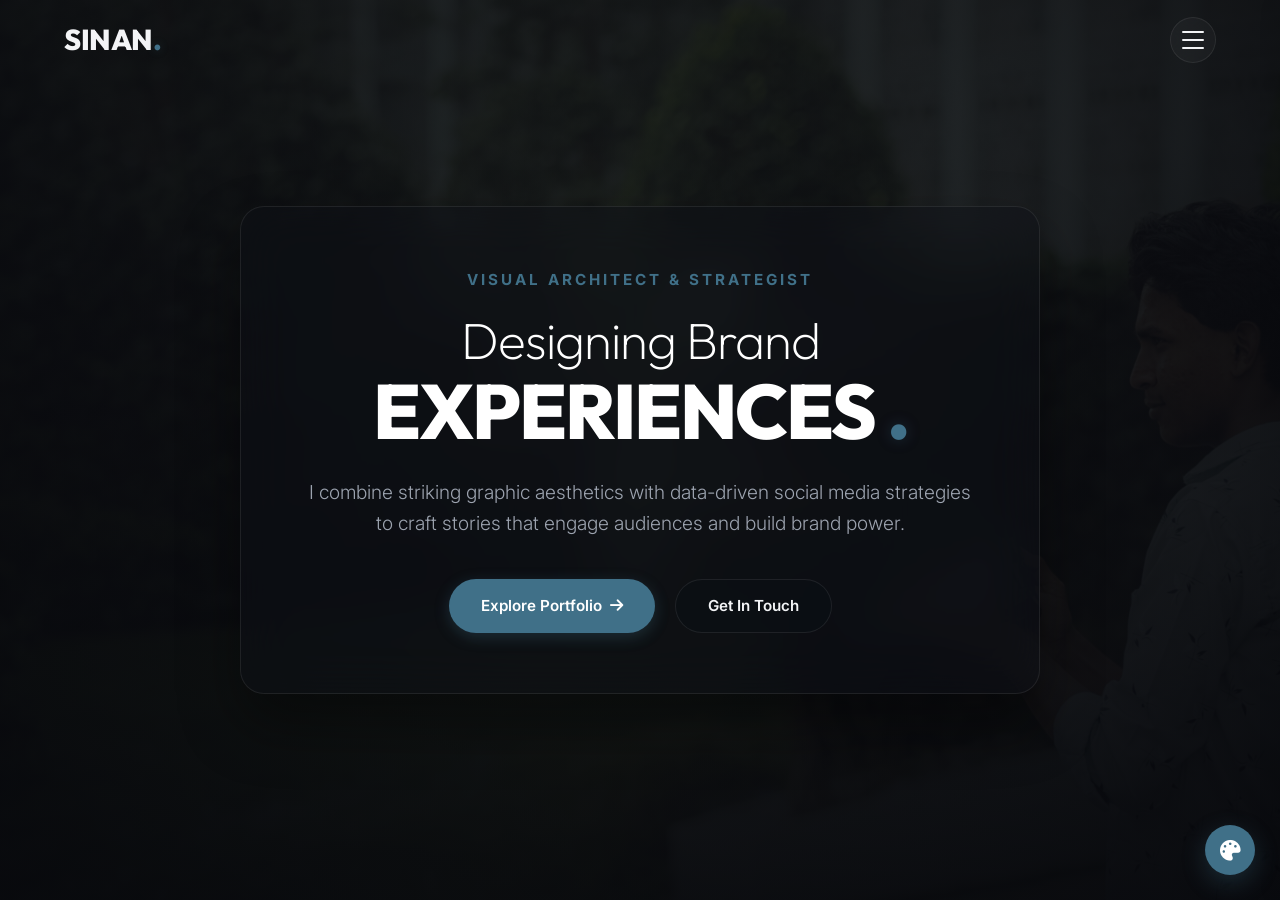
==== commit d0049a5f: "Add files via upload" ====
--- a/index.html
+++ b/index.html
@@ -25,7 +25,7 @@
     <!-- Page Transition Overlay -->
     <div class="page-transition-overlay">
         <div class="transition-loader">
-            <div class="logo transition-logo">SINAN<span>.</span></div>
+            <div class="logo transition-logo">LOADING<span>.</span></div>
             <div class="loader-bar"></div>
         </div>
     </div>
--- a/style.css
+++ b/style.css
@@ -1826,3 +1826,380 @@
         grid-template-columns: 1fr;
     }
 }
+}
+
+/* ==========================================
+   New Landing Page Styles & Background Animation
+   ========================================== */
+
+/* Disable background glowing blobs on landing page to focus on image details */
+.landing-page::before, .landing-page::after {
+    display: none !important;
+}
+
+.landing-bg-container {
+    position: fixed;
+    top: 0;
+    left: 0;
+    width: 100vw;
+    height: 100vh;
+    z-index: 1;
+    overflow: hidden;
+}
+
+/* Loop background image Ken Burns zoom effect (zoom-in/out scale loop) */
+.landing-bg-image {
+    width: 100%;
+    height: 100%;
+    background-image: url('./main page bg.jpg');
+    background-size: cover;
+    background-position: center;
+    background-repeat: no-repeat;
+    animation: kenBurnsScale 20s infinite ease-in-out alternate;
+}
+
+@keyframes kenBurnsScale {
+    0% {
+        transform: scale(1.0);
+    }
+    100% {
+        transform: scale(1.08);
+    }
+}
+
+.landing-bg-overlay {
+    position: absolute;
+    top: 0;
+    left: 0;
+    width: 100%;
+    height: 100%;
+    background: radial-gradient(circle at center, rgba(7, 8, 12, 0.4) 0%, rgba(7, 8, 12, 0.85) 100%),
+                linear-gradient(to bottom, rgba(7, 8, 12, 0.5) 0%, rgba(7, 8, 12, 0.9) 100%);
+    pointer-events: none;
+}
+
+/* Landing Page Main Content Area */
+.landing-main {
+    position: relative;
+    width: 100vw;
+    height: 100vh;
+    min-height: 600px;
+    display: flex;
+    align-items: center;
+    justify-content: center;
+    z-index: 10;
+}
+
+.landing-hero {
+    width: 100%;
+}
+
+.landing-container {
+    width: 90%;
+    max-width: 1200px;
+    margin: 0 auto;
+    display: flex;
+    justify-content: center;
+}
+
+.landing-text-card {
+    background: rgba(13, 16, 23, 0.4);
+    border: 1px solid rgba(255, 255, 255, 0.08);
+    border-radius: var(--border-radius-lg);
+    padding: 60px;
+    max-width: 800px;
+    text-align: center;
+    box-shadow: 0 30px 60px rgba(0, 0, 0, 0.4);
+    backdrop-filter: blur(25px);
+    -webkit-backdrop-filter: blur(25px);
+    transition: var(--transition-smooth);
+}
+.landing-text-card:hover {
+    border-color: rgba(255, 255, 255, 0.15);
+    box-shadow: 0 40px 80px rgba(0, 0, 0, 0.5);
+    transform: translateY(-4px);
+}
+
+.landing-tagline {
+    display: inline-block;
+    color: var(--accent-color);
+    font-size: 0.95rem;
+    font-weight: 700;
+    text-transform: uppercase;
+    letter-spacing: 3px;
+    margin-bottom: 20px;
+}
+
+.landing-title {
+    display: flex;
+    flex-direction: column;
+    color: #ffffff;
+    line-height: 1.1;
+    margin-bottom: 24px;
+}
+.landing-title .light {
+    font-size: 3.2rem;
+    font-weight: 200;
+    letter-spacing: -1px;
+}
+.landing-title .bold {
+    font-size: 4.8rem;
+    font-weight: 800;
+    letter-spacing: -2px;
+}
+
+.landing-lead {
+    font-size: 1.2rem;
+    color: var(--text-secondary);
+    line-height: 1.6;
+    margin-bottom: 40px;
+    font-weight: 300;
+}
+
+.landing-actions {
+    display: flex;
+    justify-content: center;
+    gap: 20px;
+}
+
+/* Responsiveness for Landing components */
+@media (max-width: 768px) {
+    .landing-text-card {
+        padding: 40px 24px;
+    }
+    .landing-title .light {
+        font-size: 2.2rem;
+    }
+    .landing-title .bold {
+        font-size: 3.2rem;
+    }
+    .landing-lead {
+        font-size: 1.05rem;
+    }
+    .landing-actions {
+        flex-direction: column;
+        gap: 16px;
+    }
+}
+
+/* Desktop Hamburger Menu Toggle */
+.desktop-menu-toggle {
+    display: flex;
+    flex-direction: column;
+    justify-content: space-between;
+    width: 46px;
+    height: 46px;
+    background: rgba(255, 255, 255, 0.03);
+    border: 1px solid rgba(255, 255, 255, 0.08);
+    border-radius: 50%;
+    padding: 13px 11px;
+    cursor: pointer;
+    z-index: 110;
+    transition: var(--transition-smooth);
+    backdrop-filter: blur(10px);
+    -webkit-backdrop-filter: blur(10px);
+}
+
+.desktop-menu-toggle:hover {
+    background: rgba(255, 255, 255, 0.08);
+    border-color: rgba(255, 255, 255, 0.2);
+    transform: scale(1.05);
+}
+
+.desktop-menu-toggle span {
+    width: 100%;
+    height: 2px;
+    background-color: var(--text-primary);
+    border-radius: 2px;
+    transition: var(--transition-fast);
+}
+
+/* Active hamburger transitions (making the lines form an 'X' close symbol) */
+.desktop-menu-toggle.active span:nth-child(1) {
+    transform: translateY(9px) rotate(45deg);
+    background-color: var(--accent-color);
+}
+
+.desktop-menu-toggle.active span:nth-child(2) {
+    opacity: 0;
+}
+
+.desktop-menu-toggle.active span:nth-child(3) {
+    transform: translateY(-9px) rotate(-45deg);
+    background-color: var(--accent-color);
+}
+
+/* Force Slide-out Menu styling for Desktop view on landing page */
+.landing-page .nav-menu {
+    position: fixed;
+    top: 0;
+    right: -100%;
+    width: 380px;
+    height: 100vh;
+    background: rgba(13, 16, 23, 0.45);
+    border-left: 1px solid rgba(255, 255, 255, 0.08);
+    box-shadow: -20px 0 50px rgba(0, 0, 0, 0.5);
+    padding: 140px 60px;
+    z-index: 100;
+    transition: right 0.5s cubic-bezier(0.16, 1, 0.3, 1);
+    backdrop-filter: blur(25px);
+    -webkit-backdrop-filter: blur(25px);
+    display: block !important;
+}
+
+.landing-page .nav-menu.active {
+    right: 0;
+}
+
+.landing-page .nav-menu ul {
+    flex-direction: column;
+    gap: 40px;
+}
+
+.landing-page .nav-menu .nav-link {
+    font-family: var(--font-heading);
+    font-size: 1.8rem;
+    font-weight: 700;
+    color: var(--text-secondary);
+    transition: var(--transition-fast);
+}
+
+.landing-page .nav-menu .nav-link:hover {
+    color: #ffffff;
+    padding-left: 10px;
+    text-shadow: 0 0 15px var(--accent-glow);
+}
+
+.landing-page .nav-menu .nav-link::after {
+    display: none; /* remove underline for desktop drawer list */
+}
+
+/* Style the dummy link differently to show it is for aesthetics */
+.landing-page .nav-menu .dummy-link {
+    opacity: 0.5;
+    font-weight: 400;
+    cursor: default;
+}
+.landing-page .nav-menu .dummy-link:hover {
+    color: var(--text-secondary) !important;
+    padding-left: 0 !important;
+    text-shadow: none !important;
+}
+
+/* Staggered entry transitions for menu links when active */
+.landing-page .nav-menu ul li {
+    transform: translateX(40px);
+    opacity: 0;
+    transition: transform 0.6s cubic-bezier(0.16, 1, 0.3, 1), opacity 0.6s ease;
+}
+
+.landing-page .nav-menu.active ul li {
+    transform: translateX(0);
+    opacity: 1;
+}
+
+.landing-page .nav-menu.active ul li:nth-child(1) { transition-delay: 0.15s; }
+.landing-page .nav-menu.active ul li:nth-child(2) { transition-delay: 0.25s; }
+.landing-page .nav-menu.active ul li:nth-child(3) { transition-delay: 0.35s; }
+
+@media (max-width: 480px) {
+    .landing-page .nav-menu {
+        width: 100%; /* Fill screen on mobile */
+        padding: 120px 40px;
+    }
+    .landing-page .nav-menu .nav-link {
+        font-size: 1.5rem;
+    }
+}
+
+/* ==========================================
+   Premium Page Transition Overlay & Loader
+   ========================================== */
+
+.page-transition-overlay {
+    position: fixed;
+    top: 0;
+    left: 0;
+    width: 100vw;
+    height: 100vh;
+    background: #07080c;
+    z-index: 9999;
+    pointer-events: none;
+    transform: translateY(100%);
+    transition: transform 0.65s cubic-bezier(0.85, 0, 0.15, 1);
+    display: flex;
+    align-items: center;
+    justify-content: center;
+}
+
+/* Page entering: starts covered, no transition animation initially */
+body.page-entering .page-transition-overlay {
+    transform: translateY(0);
+    pointer-events: all;
+    transition: none !important;
+}
+
+/* Page leaving: slide up to cover screen */
+body.page-leaving .page-transition-overlay {
+    transform: translateY(0);
+    pointer-events: all;
+}
+
+/* Page entered: animate slide up out of the screen */
+body.page-entered .page-transition-overlay {
+    transform: translateY(-100%);
+}
+
+/* transition loader inside the overlay */
+.transition-loader {
+    display: flex;
+    flex-direction: column;
+    align-items: center;
+    gap: 15px;
+    opacity: 0;
+    transform: translateY(20px);
+    transition: opacity 0.3s ease, transform 0.3s ease;
+}
+
+body.page-entering .transition-loader,
+body.page-leaving .transition-loader {
+    opacity: 1;
+    transform: translateY(0);
+    transition-delay: 0.15s;
+}
+
+.transition-logo {
+    font-size: 2.2rem;
+    font-weight: 800;
+    letter-spacing: -0.5px;
+    color: var(--text-primary);
+}
+
+.loader-bar {
+    width: 80px;
+    height: 2px;
+    background: rgba(255, 255, 255, 0.1);
+    position: relative;
+    overflow: hidden;
+    border-radius: 2px;
+}
+
+.loader-bar::after {
+    content: '';
+    position: absolute;
+    top: 0;
+    left: -100%;
+    width: 100%;
+    height: 100%;
+    background: var(--accent-color);
+    animation: loadingAnim 1.2s infinite ease;
+    box-shadow: 0 0 8px var(--accent-glow);
+}
+
+@keyframes loadingAnim {
+    0% { left: -100%; }
+    50% { left: 0; }
+    100% { left: 100%; }
+}
+
+
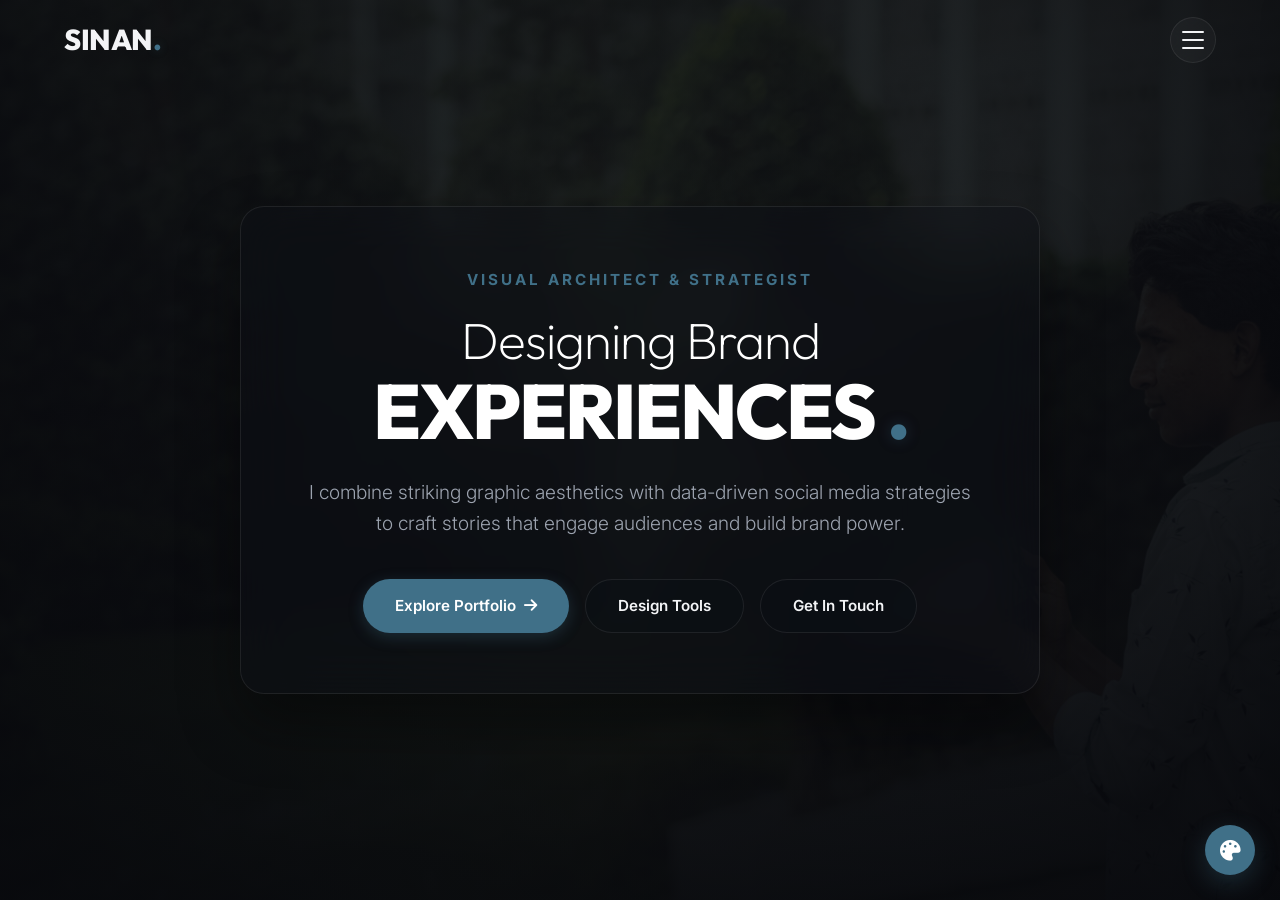
==== commit fc5fb5b7: "Add files via upload Added Tools page login lock and admin approvals panel" ====
--- a/index.html
+++ b/index.html
@@ -70,8 +70,9 @@
             <nav class="nav-menu" id="navMenu">
                 <ul>
                     <li><a href="portfolio.html" class="nav-link">Portfolio</a></li>
-                    <li><a href="portfolio.html#contact" class="nav-link">Connect</a></li>
-                    <li><a href="#" class="nav-link dummy-link">Creative Lab</a></li>
+                    <li><a href="tools.html" class="nav-link">Tools</a></li>
+                    <li><a href="tools.html" class="nav-link"><i class="fa-solid fa-lock"></i> Login</a></li>
+                    <li><a href="tools.html#admin" class="nav-link"><i class="fa-solid fa-user-shield"></i> Admin Panel</a></li>
                 </ul>
             </nav>
 
@@ -109,6 +110,9 @@
                             <span>Explore Portfolio</span>
                             <i class="fa-solid fa-arrow-right"></i>
                         </a>
+                        <a href="tools.html" class="custom-btn secondary-btn">
+                            <span>Design Tools</span>
+                        </a>
                         <a href="portfolio.html#contact" class="custom-btn secondary-btn">
                             <span>Get In Touch</span>
                         </a>
--- a/style.css
+++ b/style.css
@@ -273,6 +273,9 @@
 }
 
 .nav-btn {
+    display: inline-flex;
+    align-items: center;
+    justify-content: center;
     padding: 10px 24px;
     font-size: 0.9rem;
     font-weight: 600;
@@ -1768,10 +1771,22 @@
         font-size: 1.15rem;
     }
     .nav-actions {
-        margin-right: 40px;
+        margin-right: 0;
     }
     .nav-btn {
-        display: none; /* Hide on small mobile nav bar */
+        display: none; /* Hide in header on small screens */
+    }
+    .mobile-nav-btn-wrapper {
+        display: block !important;
+        margin-top: 15px;
+    }
+    .mobile-nav-btn-wrapper .mobile-nav-btn {
+        display: inline-flex !important;
+        width: 100%;
+        text-align: center;
+        justify-content: center;
+        padding: 12px 24px;
+        font-size: 1rem;
     }
 
     /* Menu Toggle Animation */
@@ -2030,77 +2045,72 @@
 }
 
 /* Force Slide-out Menu styling for Desktop view on landing page */
-.landing-page .nav-menu {
-    position: fixed;
-    top: 0;
-    right: -100%;
-    width: 380px;
-    height: 100vh;
-    background: rgba(13, 16, 23, 0.45);
-    border-left: 1px solid rgba(255, 255, 255, 0.08);
-    box-shadow: -20px 0 50px rgba(0, 0, 0, 0.5);
-    padding: 140px 60px;
-    z-index: 100;
-    transition: right 0.5s cubic-bezier(0.16, 1, 0.3, 1);
-    backdrop-filter: blur(25px);
-    -webkit-backdrop-filter: blur(25px);
-    display: block !important;
-}
-
-.landing-page .nav-menu.active {
-    right: 0;
-}
-
-.landing-page .nav-menu ul {
-    flex-direction: column;
-    gap: 40px;
-}
-
-.landing-page .nav-menu .nav-link {
-    font-family: var(--font-heading);
-    font-size: 1.8rem;
-    font-weight: 700;
-    color: var(--text-secondary);
-    transition: var(--transition-fast);
-}
-
-.landing-page .nav-menu .nav-link:hover {
-    color: #ffffff;
-    padding-left: 10px;
-    text-shadow: 0 0 15px var(--accent-glow);
-}
-
-.landing-page .nav-menu .nav-link::after {
-    display: none; /* remove underline for desktop drawer list */
-}
-
-/* Style the dummy link differently to show it is for aesthetics */
-.landing-page .nav-menu .dummy-link {
-    opacity: 0.5;
-    font-weight: 400;
-    cursor: default;
-}
-.landing-page .nav-menu .dummy-link:hover {
-    color: var(--text-secondary) !important;
-    padding-left: 0 !important;
-    text-shadow: none !important;
-}
-
-/* Staggered entry transitions for menu links when active */
-.landing-page .nav-menu ul li {
-    transform: translateX(40px);
-    opacity: 0;
-    transition: transform 0.6s cubic-bezier(0.16, 1, 0.3, 1), opacity 0.6s ease;
-}
-
-.landing-page .nav-menu.active ul li {
-    transform: translateX(0);
-    opacity: 1;
-}
-
-.landing-page .nav-menu.active ul li:nth-child(1) { transition-delay: 0.15s; }
-.landing-page .nav-menu.active ul li:nth-child(2) { transition-delay: 0.25s; }
-.landing-page .nav-menu.active ul li:nth-child(3) { transition-delay: 0.35s; }
+/* Global Desktop Slide-out Drawer Menu styling */
+@media (min-width: 992px) {
+    .nav-menu {
+        position: fixed !important;
+        top: 0 !important;
+        right: -100% !important;
+        width: 300px !important;
+        height: 100vh !important;
+        background: rgba(13, 16, 23, 0.85) !important;
+        border-left: 1px solid rgba(255, 255, 255, 0.08) !important;
+        box-shadow: -20px 0 50px rgba(0, 0, 0, 0.5) !important;
+        padding: 120px 40px !important;
+        z-index: 100 !important;
+        transition: right 0.5s cubic-bezier(0.16, 1, 0.3, 1) !important;
+        backdrop-filter: blur(25px) !important;
+        -webkit-backdrop-filter: blur(25px) !important;
+        display: block !important;
+    }
+    
+    .nav-menu.active {
+        right: 0 !important;
+    }
+    
+    .nav-menu ul {
+        flex-direction: column !important;
+        gap: 24px !important;
+    }
+    
+    .nav-menu .nav-link {
+        font-family: var(--font-heading) !important;
+        font-size: 1.25rem !important;
+        font-weight: 600 !important;
+        color: var(--text-secondary) !important;
+        transition: var(--transition-fast) !important;
+        letter-spacing: 0.5px !important;
+    }
+    
+    .nav-menu .nav-link:hover {
+        color: #ffffff !important;
+        padding-left: 10px !important;
+        text-shadow: 0 0 15px var(--accent-glow) !important;
+    }
+    
+    .nav-menu .nav-link::after {
+        display: none !important; /* remove underline for desktop drawer list */
+    }
+    
+    /* Staggered entry transitions for menu links when active */
+    .nav-menu ul li {
+        transform: translateX(40px) !important;
+        opacity: 0 !important;
+        transition: transform 0.6s cubic-bezier(0.16, 1, 0.3, 1), opacity 0.6s ease !important;
+    }
+    
+    .nav-menu.active ul li {
+        transform: translateX(0) !important;
+        opacity: 1 !important;
+    }
+    
+    .nav-menu.active ul li:nth-child(1) { transition-delay: 0.12s !important; }
+    .nav-menu.active ul li:nth-child(2) { transition-delay: 0.19s !important; }
+    .nav-menu.active ul li:nth-child(3) { transition-delay: 0.26s !important; }
+    .nav-menu.active ul li:nth-child(4) { transition-delay: 0.33s !important; }
+    .nav-menu.active ul li:nth-child(5) { transition-delay: 0.40s !important; }
+    .nav-menu.active ul li:nth-child(6) { transition-delay: 0.47s !important; }
+}
 
 @media (max-width: 480px) {
     .landing-page .nav-menu {
@@ -2202,4 +2212,784 @@
     100% { left: 100%; }
 }
 
-
+/* Back link styling in header (matches nav menu link style) */
+.back-logo {
+    display: inline-flex !important;
+    align-items: center !important;
+    gap: 8px !important;
+    font-family: var(--font-primary) !important;
+    font-size: 0.95rem !important;
+    font-weight: 500 !important;
+    color: var(--text-secondary) !important;
+    text-transform: none !important;
+    letter-spacing: normal !important;
+}
+
+.back-logo i {
+    font-size: 0.9rem !important;
+    color: var(--text-secondary) !important;
+    transition: transform 0.3s cubic-bezier(0.16, 1, 0.3, 1), color var(--transition-fast) !important;
+    text-shadow: none !important;
+}
+
+.back-logo:hover {
+    color: var(--text-primary) !important;
+}
+
+.back-logo:hover i {
+    transform: translateX(-4px) !important;
+    color: var(--text-primary) !important;
+}
+
+/* Hide mobile-only nav button wrapper on desktop */
+.mobile-nav-btn-wrapper {
+    display: none;
+}
+
+/* ==========================================
+   Tools Page Mini-Folders & OS Modal Layout
+   ========================================== */
+
+/* Mini-Folder Grid Override */
+.tools-directory {
+    display: grid !important;
+    grid-template-columns: repeat(auto-fill, minmax(260px, 1fr)) !important;
+    gap: 40px 30px !important;
+    margin-bottom: 80px !important;
+    padding-top: 20px !important;
+}
+
+/* Compact Folder Card Shape */
+.tools-directory .folder-card {
+    margin-top: 30px !important;
+    cursor: pointer !important;
+    min-height: 240px !important;
+    display: flex !important;
+    flex-direction: column !important;
+    justify-content: flex-start !important;
+    align-items: stretch !important;
+    border-radius: 0 16px 16px 16px !important;
+    background: rgba(13, 16, 23, 0.25) !important;
+    border: 1px solid var(--glass-border) !important;
+    position: relative !important;
+    transition: var(--transition-smooth) !important;
+    box-shadow: 0 10px 30px rgba(0, 0, 0, 0.15) !important;
+}
+
+.tools-directory .folder-card:hover {
+    transform: translateY(-5px) !important;
+    border-color: rgba(var(--accent-rgb), 0.3) !important;
+    box-shadow: 0 15px 35px rgba(var(--accent-rgb), 0.15) !important;
+}
+
+/* Folder Top Tab styling */
+.tools-directory .folder-tab {
+    transition: var(--transition-smooth) !important;
+}
+.tools-directory .folder-card:hover .folder-tab {
+    background: rgba(13, 16, 23, 0.6) !important;
+    border-color: rgba(var(--accent-rgb), 0.3) !important;
+    color: #ffffff !important;
+}
+
+/* Folder Summary Items */
+.folder-summary {
+    display: flex !important;
+    flex-direction: column !important;
+    align-items: center !important;
+    text-align: center !important;
+    padding: 10px 0 !important;
+    gap: 0 !important;
+}
+
+.folder-icon-circle {
+    width: 54px;
+    height: 54px;
+    border-radius: 50%;
+    display: flex;
+    align-items: center;
+    justify-content: center;
+    font-size: 1.4rem;
+    margin-bottom: 16px;
+    transition: var(--transition-smooth);
+}
+
+/* Folder Circle Color Presets */
+.folder-icon-circle.accent-teal {
+    background: rgba(0, 173, 181, 0.08);
+    color: #00adb5;
+    border: 1px solid rgba(0, 173, 181, 0.15);
+}
+.folder-icon-circle.accent-purple {
+    background: rgba(138, 43, 226, 0.08);
+    color: #8a2be2;
+    border: 1px solid rgba(138, 43, 226, 0.15);
+}
+.folder-icon-circle.accent-orange {
+    background: rgba(245, 158, 11, 0.08);
+    color: #f59e0b;
+    border: 1px solid rgba(245, 158, 11, 0.15);
+}
+.folder-icon-circle.accent-emerald {
+    background: rgba(16, 185, 129, 0.08);
+    color: #10b981;
+    border: 1px solid rgba(16, 185, 129, 0.15);
+}
+
+.folder-card:hover .folder-icon-circle {
+    transform: scale(1.1) rotate(5deg);
+    box-shadow: 0 0 20px rgba(255, 255, 255, 0.05);
+}
+
+.folder-summary h4 {
+    font-size: 1.15rem;
+    font-weight: 700;
+    margin-bottom: 8px;
+    color: var(--text-primary);
+    font-family: var(--font-heading);
+}
+
+.folder-desc {
+    font-size: 0.85rem;
+    color: var(--text-secondary);
+    line-height: 1.4;
+    margin-bottom: 12px;
+    max-width: 220px;
+    min-height: 38px;
+}
+
+.folder-meta {
+    font-size: 0.72rem;
+    font-weight: 600;
+    color: var(--text-muted);
+    text-transform: uppercase;
+    letter-spacing: 1px;
+    margin-bottom: 16px;
+}
+
+.folder-card .open-folder-btn {
+    background: rgba(255, 255, 255, 0.03) !important;
+    border: 1px solid var(--glass-border) !important;
+    color: var(--text-primary) !important;
+    padding: 8px 18px !important;
+    border-radius: 50px !important;
+    font-size: 0.8rem !important;
+    font-weight: 600 !important;
+    cursor: pointer !important;
+    display: inline-flex !important;
+    align-items: center !important;
+    gap: 6px !important;
+    transition: var(--transition-fast) !important;
+    margin-top: auto;
+}
+
+.folder-card:hover .open-folder-btn {
+    background: var(--accent-color) !important;
+    border-color: var(--accent-color) !important;
+    color: #ffffff !important;
+    box-shadow: 0 4px 12px var(--accent-glow) !important;
+}
+
+/* Hide workspace folder-content on directory list page */
+.folder-card .folder-content {
+    display: none !important;
+}
+
+/* Workspace OS-Style Modal Window */
+.tool-modal {
+    position: fixed;
+    top: 0;
+    left: 0;
+    width: 100vw;
+    height: 100vh;
+    z-index: 1000;
+    display: flex;
+    align-items: center;
+    justify-content: center;
+    opacity: 0;
+    pointer-events: none;
+    transition: opacity 0.4s cubic-bezier(0.16, 1, 0.3, 1);
+}
+
+.tool-modal.active {
+    opacity: 1;
+    pointer-events: all;
+}
+
+.tool-modal-backdrop {
+    position: absolute;
+    top: 0;
+    left: 0;
+    width: 100%;
+    height: 100%;
+    background: rgba(3, 4, 7, 0.6);
+    backdrop-filter: blur(15px);
+    -webkit-backdrop-filter: blur(15px);
+    transition: inherit;
+}
+
+.tool-modal-window {
+    background: rgba(13, 16, 23, 0.8);
+    border: 1px solid rgba(255, 255, 255, 0.1);
+    border-radius: 16px;
+    width: 90%;
+    max-width: 850px;
+    height: 80vh;
+    max-height: 650px;
+    display: flex;
+    flex-direction: column;
+    overflow: hidden;
+    box-shadow: 0 30px 60px rgba(0, 0, 0, 0.4);
+    backdrop-filter: blur(25px);
+    -webkit-backdrop-filter: blur(25px);
+    transform: scale(0.93) translateY(20px);
+    transition: transform 0.4s cubic-bezier(0.16, 1, 0.3, 1), width 0.3s ease, height 0.3s ease;
+    z-index: 1010;
+}
+
+.tool-modal.active .tool-modal-window {
+    transform: scale(1) translateY(0);
+}
+
+/* Maximize OS Window State */
+.tool-modal-window.maximized {
+    max-width: 96% !important;
+    max-height: 94% !important;
+    width: 96vw !important;
+    height: 94vh !important;
+    border-radius: 12px !important;
+}
+
+/* OS Window Title Bar Header */
+.tool-modal-header {
+    background: rgba(0, 0, 0, 0.25);
+    border-bottom: 1px solid rgba(255, 255, 255, 0.06);
+    padding: 12px 20px;
+    display: flex;
+    align-items: center;
+    justify-content: space-between;
+    user-select: none;
+}
+
+.window-controls {
+    display: flex;
+    gap: 8px;
+    align-items: center;
+}
+
+.window-dot {
+    width: 12px;
+    height: 12px;
+    border-radius: 50%;
+    cursor: pointer;
+    position: relative;
+    transition: filter 0.2s ease;
+}
+.window-dot:hover {
+    filter: brightness(1.2);
+}
+
+.window-dot.close {
+    background: #ef4444;
+}
+.window-dot.minimize {
+    background: #f59e0b;
+}
+.window-dot.maximize {
+    background: #10b981;
+}
+
+.window-path {
+    font-family: monospace;
+    font-size: 0.72rem;
+    color: var(--text-muted);
+    letter-spacing: 0.5px;
+    text-transform: lowercase;
+}
+
+/* Workspace Inner Scroll Area */
+.tool-modal-body {
+    flex: 1;
+    padding: 30px;
+    overflow-y: auto;
+}
+
+/* Render active layout inside modal body */
+.tool-modal-body .folder-content {
+    display: block !important;
+    opacity: 1 !important;
+    max-height: none !important;
+    border-top: none !important;
+    padding-top: 0 !important;
+    margin-top: 0 !important;
+}
+
+/* Disable body scroll lock overlay rules */
+body.modal-open {
+    overflow: hidden !important;
+}
+
+/* Homepage Landing CTAs Layout Adjustments (supports three buttons) */
+.landing-actions {
+    display: flex !important;
+    gap: 16px !important;
+    flex-wrap: wrap !important;
+    margin-top: 30px !important;
+}
+@media (max-width: 640px) {
+    .landing-actions {
+        justify-content: center !important;
+    }
+}
+
+/* Responsive Modal Styling for small mobile devices */
+@media (max-width: 640px) {
+    .tool-modal-window {
+        width: 100% !important;
+        height: 85vh !important;
+        max-height: 85vh !important;
+        border-radius: 20px 20px 0 0 !important;
+        position: absolute !important;
+        bottom: 0 !important;
+        transform: translateY(100%) !important;
+        transition: transform 0.4s cubic-bezier(0.16, 1, 0.3, 1) !important;
+    }
+    .tool-modal.active .tool-modal-window {
+        transform: translateY(0) !important;
+    }
+    .tool-modal-body {
+        padding: 24px 16px !important;
+    }
+    
+    .tools-directory {
+        grid-template-columns: 1fr !important;
+        gap: 30px 0 !important;
+    }
+}
+/* Portfolio Page Horizontal Top Center Menu */
+.portfolio-horizontal-menu {
+    display: none;
+}
+
+@media (min-width: 992px) {
+    .portfolio-horizontal-menu {
+        display: block !important;
+        position: absolute !important;
+        left: 50% !important;
+        top: 50% !important;
+        transform: translate(-50%, -50%) !important;
+        z-index: 5 !important;
+    }
+    
+    .portfolio-horizontal-menu ul {
+        display: flex !important;
+        gap: 32px !important;
+        align-items: center !important;
+        list-style: none !important;
+    }
+    
+    .portfolio-horizontal-menu .nav-link {
+        font-family: var(--font-primary) !important;
+        font-size: 0.95rem !important;
+        font-weight: 500 !important;
+        color: var(--text-secondary) !important;
+        position: relative !important;
+        padding: 8px 0 !important;
+        transition: var(--transition-fast) !important;
+        text-transform: none !important;
+        letter-spacing: normal !important;
+    }
+    
+    .portfolio-horizontal-menu .nav-link:hover,
+    .portfolio-horizontal-menu .nav-link.active {
+        color: var(--text-primary) !important;
+    }
+    
+    .portfolio-horizontal-menu .nav-link::after {
+        content: '' !important;
+        position: absolute !important;
+        bottom: 0 !important;
+        left: 0 !important;
+        width: 0 !important;
+        height: 2px !important;
+        background: var(--accent-color) !important;
+        box-shadow: 0 0 8px var(--accent-glow) !important;
+        transition: var(--transition-fast) !important;
+    }
+    
+    .portfolio-horizontal-menu .nav-link:hover::after,
+    .portfolio-horizontal-menu .nav-link.active::after {
+        width: 100% !important;
+    }
+}
+
+/* ==========================================
+   Tools Page Lock Screen Gate & Admin Panel
+   ========================================== */
+
+.lock-screen-gate {
+    display: flex;
+    align-items: center;
+    justify-content: center;
+    min-height: 70vh;
+    padding: 40px 20px;
+    z-index: 100;
+}
+
+.lock-card {
+    background: rgba(13, 16, 23, 0.45);
+    border: 1px solid var(--glass-border);
+    backdrop-filter: blur(20px);
+    -webkit-backdrop-filter: blur(20px);
+    border-radius: var(--border-radius-lg);
+    padding: 50px 40px;
+    width: 100%;
+    max-width: 480px;
+    text-align: center;
+    box-shadow: 0 25px 50px rgba(0, 0, 0, 0.3);
+    position: relative;
+    overflow: hidden;
+    animation: fadeIn 0.6s ease forwards;
+}
+
+.lock-icon-wrapper {
+    width: 70px;
+    height: 70px;
+    border-radius: 50%;
+    background: rgba(var(--accent-rgb), 0.1);
+    border: 1px solid rgba(var(--accent-rgb), 0.2);
+    color: var(--accent-color);
+    display: flex;
+    align-items: center;
+    justify-content: center;
+    font-size: 1.8rem;
+    margin: 0 auto 24px;
+    box-shadow: 0 0 20px rgba(var(--accent-rgb), 0.15);
+}
+
+.lock-card h2 {
+    font-family: var(--font-heading);
+    font-size: 1.8rem;
+    font-weight: 800;
+    margin-bottom: 12px;
+    letter-spacing: -0.5px;
+}
+
+.lock-subtitle {
+    color: var(--text-secondary);
+    font-size: 0.95rem;
+    line-height: 1.5;
+    margin-bottom: 30px;
+}
+
+/* Feedback alerts inside gate */
+.lock-message {
+    padding: 12px 16px;
+    border-radius: var(--border-radius-md);
+    font-size: 0.85rem;
+    font-weight: 500;
+    margin-bottom: 24px;
+    text-align: left;
+    display: flex;
+    align-items: center;
+    animation: slideUp 0.3s ease;
+}
+
+.lock-message.error {
+    background: rgba(239, 68, 68, 0.1);
+    border: 1px solid rgba(239, 68, 68, 0.2);
+    color: #f87171;
+}
+
+.lock-message.pending {
+    background: rgba(245, 158, 11, 0.1);
+    border: 1px solid rgba(245, 158, 11, 0.2);
+    color: #fbbf24;
+}
+
+.lock-message.success {
+    background: rgba(16, 185, 129, 0.1);
+    border: 1px solid rgba(16, 185, 129, 0.2);
+    color: #34d399;
+}
+
+.lock-form {
+    display: flex;
+    flex-direction: column;
+    gap: 20px;
+}
+
+.lock-form-actions {
+    display: grid;
+    grid-template-columns: 1fr 1fr;
+    gap: 16px;
+    margin-top: 10px;
+}
+
+.gate-btn {
+    padding: 14px 20px;
+    font-size: 0.9rem;
+    font-weight: 600;
+    border-radius: var(--border-radius-md);
+    cursor: pointer;
+    transition: var(--transition-fast);
+    display: inline-flex;
+    align-items: center;
+    justify-content: center;
+    border: none;
+}
+
+.gate-btn.primary {
+    background: var(--accent-color);
+    color: #ffffff;
+    box-shadow: 0 4px 12px var(--accent-glow);
+}
+
+.gate-btn.primary:hover {
+    transform: translateY(-2px);
+    box-shadow: 0 6px 18px rgba(var(--accent-rgb), 0.4);
+}
+
+.gate-btn.secondary {
+    background: rgba(255, 255, 255, 0.03);
+    border: 1px solid var(--glass-border);
+    color: var(--text-primary);
+}
+
+.gate-btn.secondary:hover {
+    background: rgba(255, 255, 255, 0.08);
+    border-color: rgba(255, 255, 255, 0.2);
+}
+
+.admin-trigger-area {
+    margin-top: 30px;
+    padding-top: 20px;
+    border-top: 1px solid var(--glass-border);
+}
+
+#triggerAdminPanel {
+    font-size: 0.8rem;
+    color: var(--text-muted);
+    cursor: pointer;
+    font-weight: 500;
+    transition: var(--transition-fast);
+    display: inline-flex;
+    align-items: center;
+    gap: 6px;
+}
+
+#triggerAdminPanel:hover {
+    color: var(--accent-color);
+}
+
+/* Simulation badge */
+.simulation-badge {
+    background: rgba(59, 130, 246, 0.1);
+    border: 1px solid rgba(59, 130, 246, 0.2);
+    color: #60a5fa;
+    font-size: 0.8rem;
+    padding: 8px 12px;
+    border-radius: 6px;
+    margin-bottom: 20px;
+    display: inline-flex;
+    align-items: center;
+    gap: 6px;
+}
+
+/* Admin Approvals Drawer / Window */
+.admin-panel {
+    position: fixed;
+    top: 0;
+    left: 0;
+    width: 100vw;
+    height: 100vh;
+    z-index: 2000;
+}
+
+.admin-panel-backdrop {
+    position: absolute;
+    top: 0;
+    left: 0;
+    width: 100%;
+    height: 100%;
+    background: rgba(3, 4, 7, 0.6);
+    backdrop-filter: blur(10px);
+    -webkit-backdrop-filter: blur(10px);
+}
+
+.admin-panel-window {
+    position: absolute;
+    right: 0;
+    top: 0;
+    width: 100%;
+    max-width: 460px;
+    height: 100%;
+    background: rgba(13, 16, 23, 0.85);
+    border-left: 1px solid rgba(255, 255, 255, 0.1);
+    box-shadow: -20px 0 50px rgba(0, 0, 0, 0.4);
+    backdrop-filter: blur(30px);
+    -webkit-backdrop-filter: blur(30px);
+    display: flex;
+    flex-direction: column;
+    animation: slideLeft 0.4s cubic-bezier(0.16, 1, 0.3, 1) forwards;
+}
+
+@keyframes slideLeft {
+    from { transform: translateX(100%); }
+    to { transform: translateX(0); }
+}
+
+.admin-panel-header {
+    padding: 24px;
+    border-bottom: 1px solid rgba(255, 255, 255, 0.06);
+    display: flex;
+    justify-content: space-between;
+    align-items: center;
+}
+
+.admin-panel-header h3 {
+    font-family: var(--font-heading);
+    font-size: 1.15rem;
+    font-weight: 700;
+    display: flex;
+    align-items: center;
+    gap: 8px;
+    color: var(--accent-color);
+}
+
+.close-admin {
+    background: transparent;
+    border: none;
+    font-size: 1.8rem;
+    color: var(--text-secondary);
+    cursor: pointer;
+    transition: var(--transition-fast);
+}
+
+.close-admin:hover {
+    color: #ffffff;
+    transform: rotate(90deg);
+}
+
+.admin-panel-body {
+    flex: 1;
+    padding: 24px;
+    overflow-y: auto;
+    display: flex;
+    flex-direction: column;
+}
+
+.admin-help {
+    font-size: 0.85rem;
+    color: var(--text-secondary);
+    margin-bottom: 24px;
+    line-height: 1.4;
+}
+
+.admin-loading {
+    font-size: 0.9rem;
+    color: var(--text-muted);
+    text-align: center;
+    padding: 30px 0;
+}
+
+.user-requests-list {
+    display: flex;
+    flex-direction: column;
+    gap: 12px;
+    list-style: none;
+    padding: 0;
+}
+
+.user-request-item {
+    background: rgba(255, 255, 255, 0.02);
+    border: 1px solid var(--glass-border);
+    border-radius: var(--border-radius-md);
+    padding: 16px;
+    display: flex;
+    align-items: center;
+    justify-content: space-between;
+    gap: 12px;
+    transition: var(--transition-fast);
+}
+
+.user-request-item:hover {
+    border-color: rgba(255, 255, 255, 0.08);
+    background: rgba(255, 255, 255, 0.04);
+}
+
+.user-email {
+    font-size: 0.85rem;
+    font-weight: 500;
+    color: var(--text-primary);
+    overflow: hidden;
+    text-overflow: ellipsis;
+    white-space: nowrap;
+    flex: 1;
+}
+
+.user-status {
+    font-size: 0.72rem;
+    font-weight: 700;
+    text-transform: uppercase;
+    padding: 4px 10px;
+    border-radius: 50px;
+    letter-spacing: 0.5px;
+}
+
+.user-status.status-pending {
+    background: rgba(245, 158, 11, 0.1);
+    color: #fbbf24;
+}
+
+.user-status.status-approved {
+    background: rgba(16, 185, 129, 0.1);
+    color: #34d399;
+}
+
+.admin-action-btn {
+    padding: 6px 12px;
+    font-size: 0.8rem;
+    font-weight: 600;
+    border-radius: 4px;
+    cursor: pointer;
+    border: none;
+    transition: var(--transition-fast);
+}
+
+.admin-action-btn.btn-approve {
+    background: var(--accent-color);
+    color: #ffffff;
+}
+
+.admin-action-btn.btn-approve:hover {
+    box-shadow: 0 4px 10px var(--accent-glow);
+}
+
+.admin-action-btn.btn-revoke {
+    background: rgba(239, 68, 68, 0.1);
+    border: 1px solid rgba(239, 68, 68, 0.2);
+    color: #f87171;
+}
+
+.admin-action-btn.btn-revoke:hover {
+    background: rgba(239, 68, 68, 0.2);
+}
+
+.empty-list-msg, .error-list-msg {
+    text-align: center;
+    color: var(--text-muted);
+    font-size: 0.9rem;
+    padding: 40px 20px;
+}
+
+/* Shake Keyframe animation for incorrect entries */
+.shake {
+    animation: shakeAnim 0.5s ease-in-out;
+}
+
+@keyframes shakeAnim {
+    0%, 100% { transform: translateX(0); }
+    10%, 30%, 50%, 70%, 90% { transform: translateX(-6px); }
+    20%, 40%, 60%, 80% { transform: translateX(6px); }
+}
